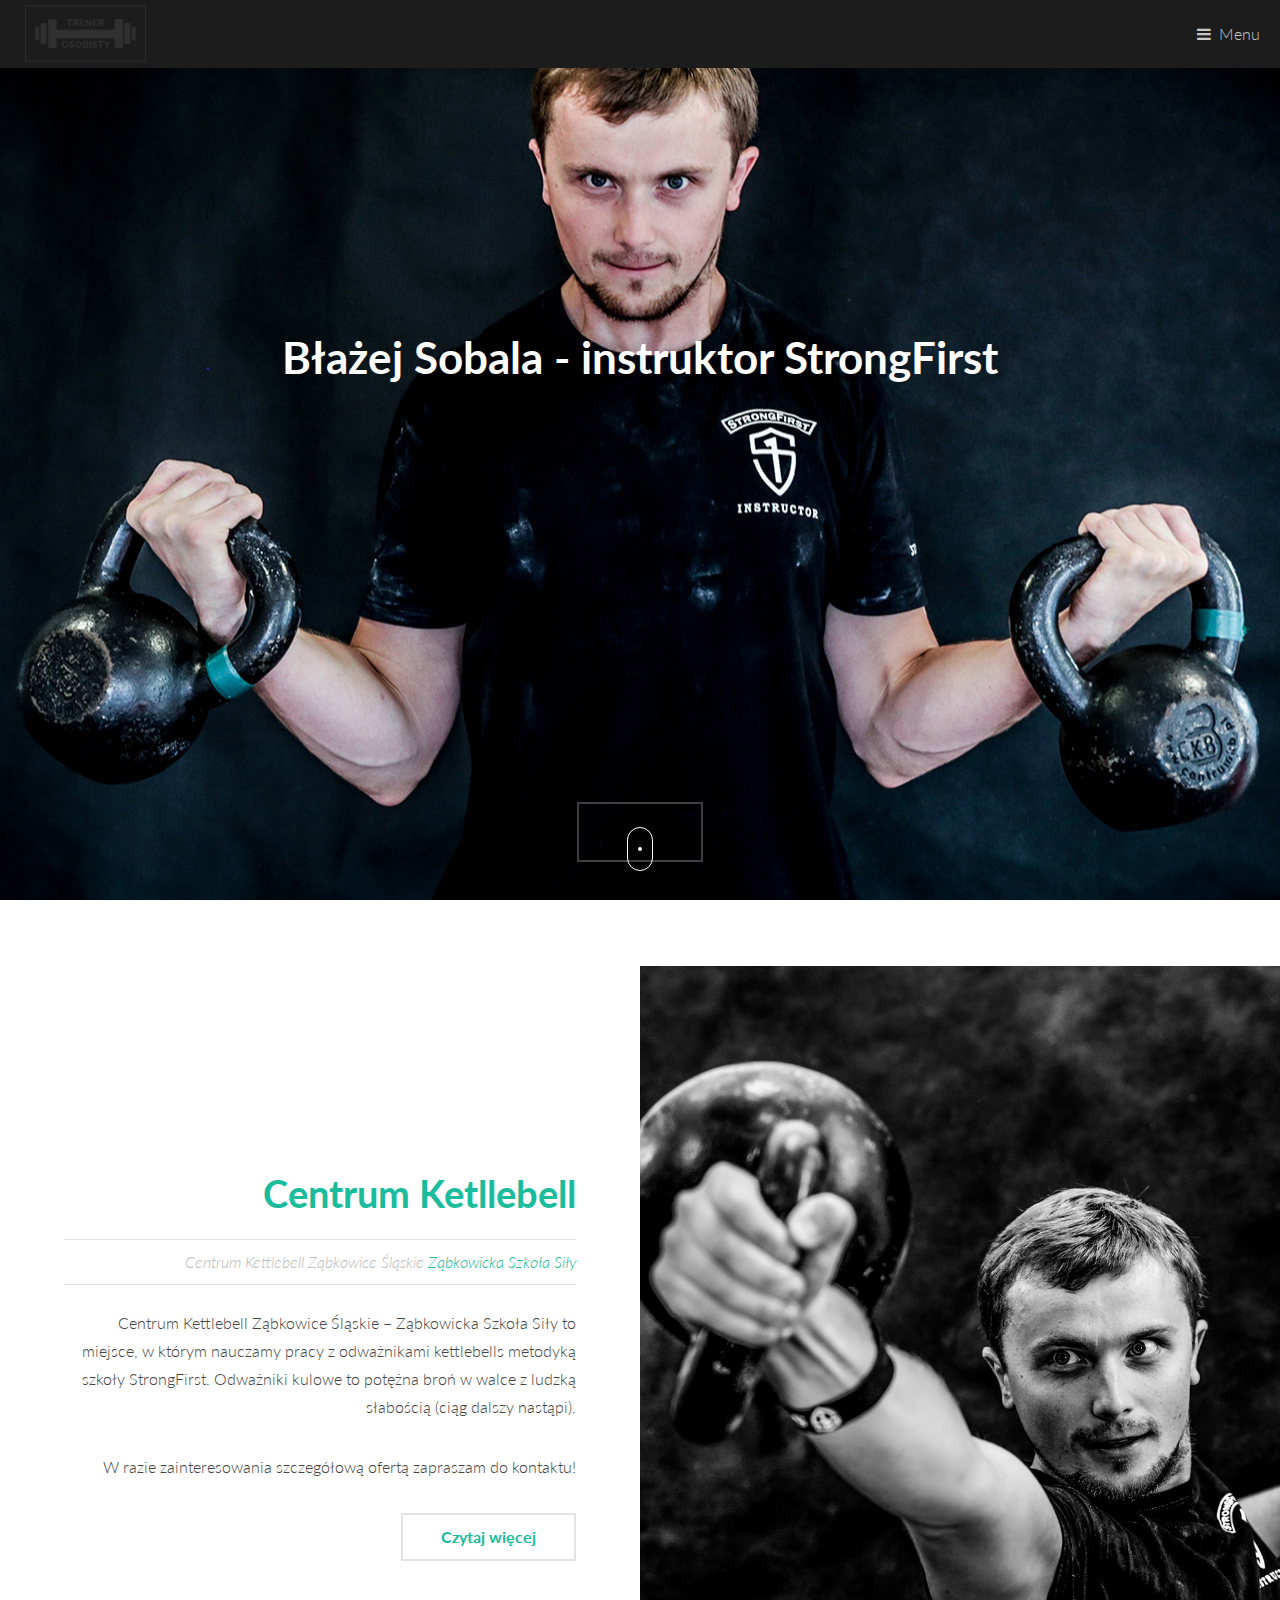
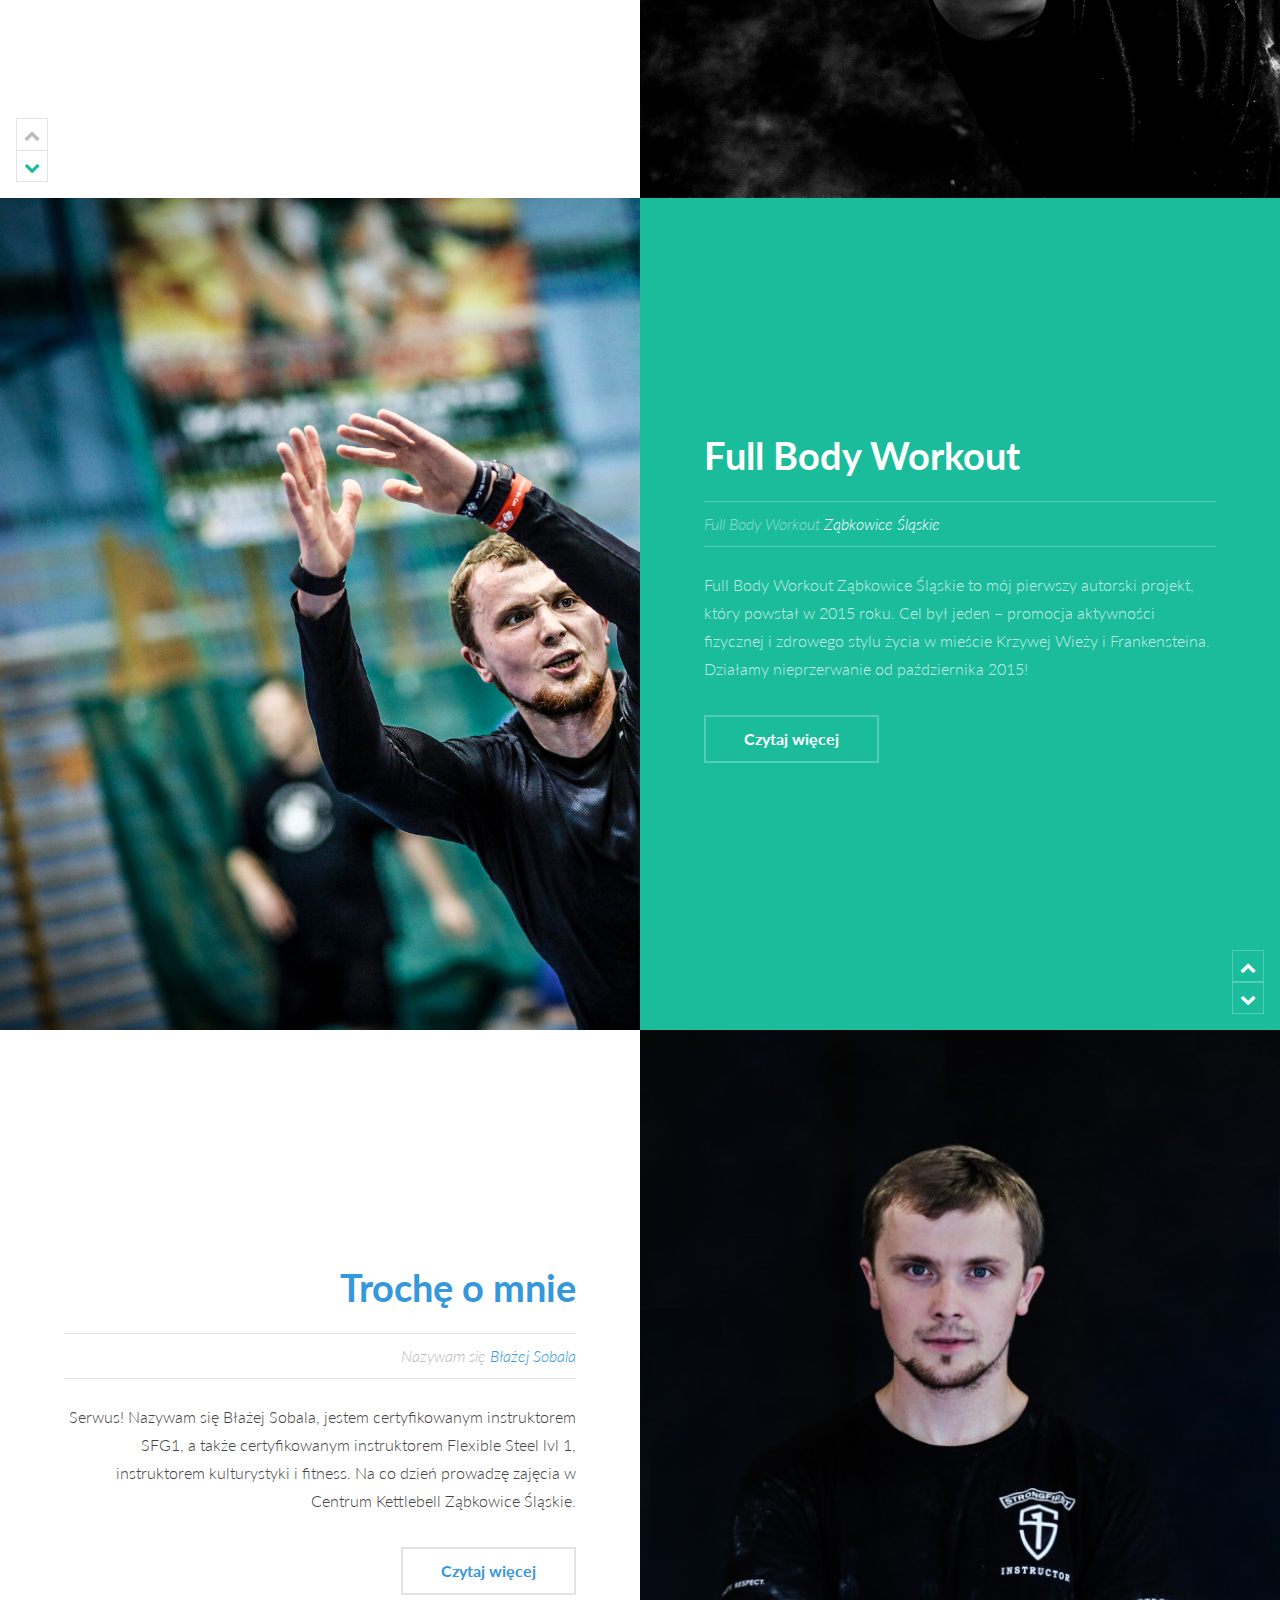
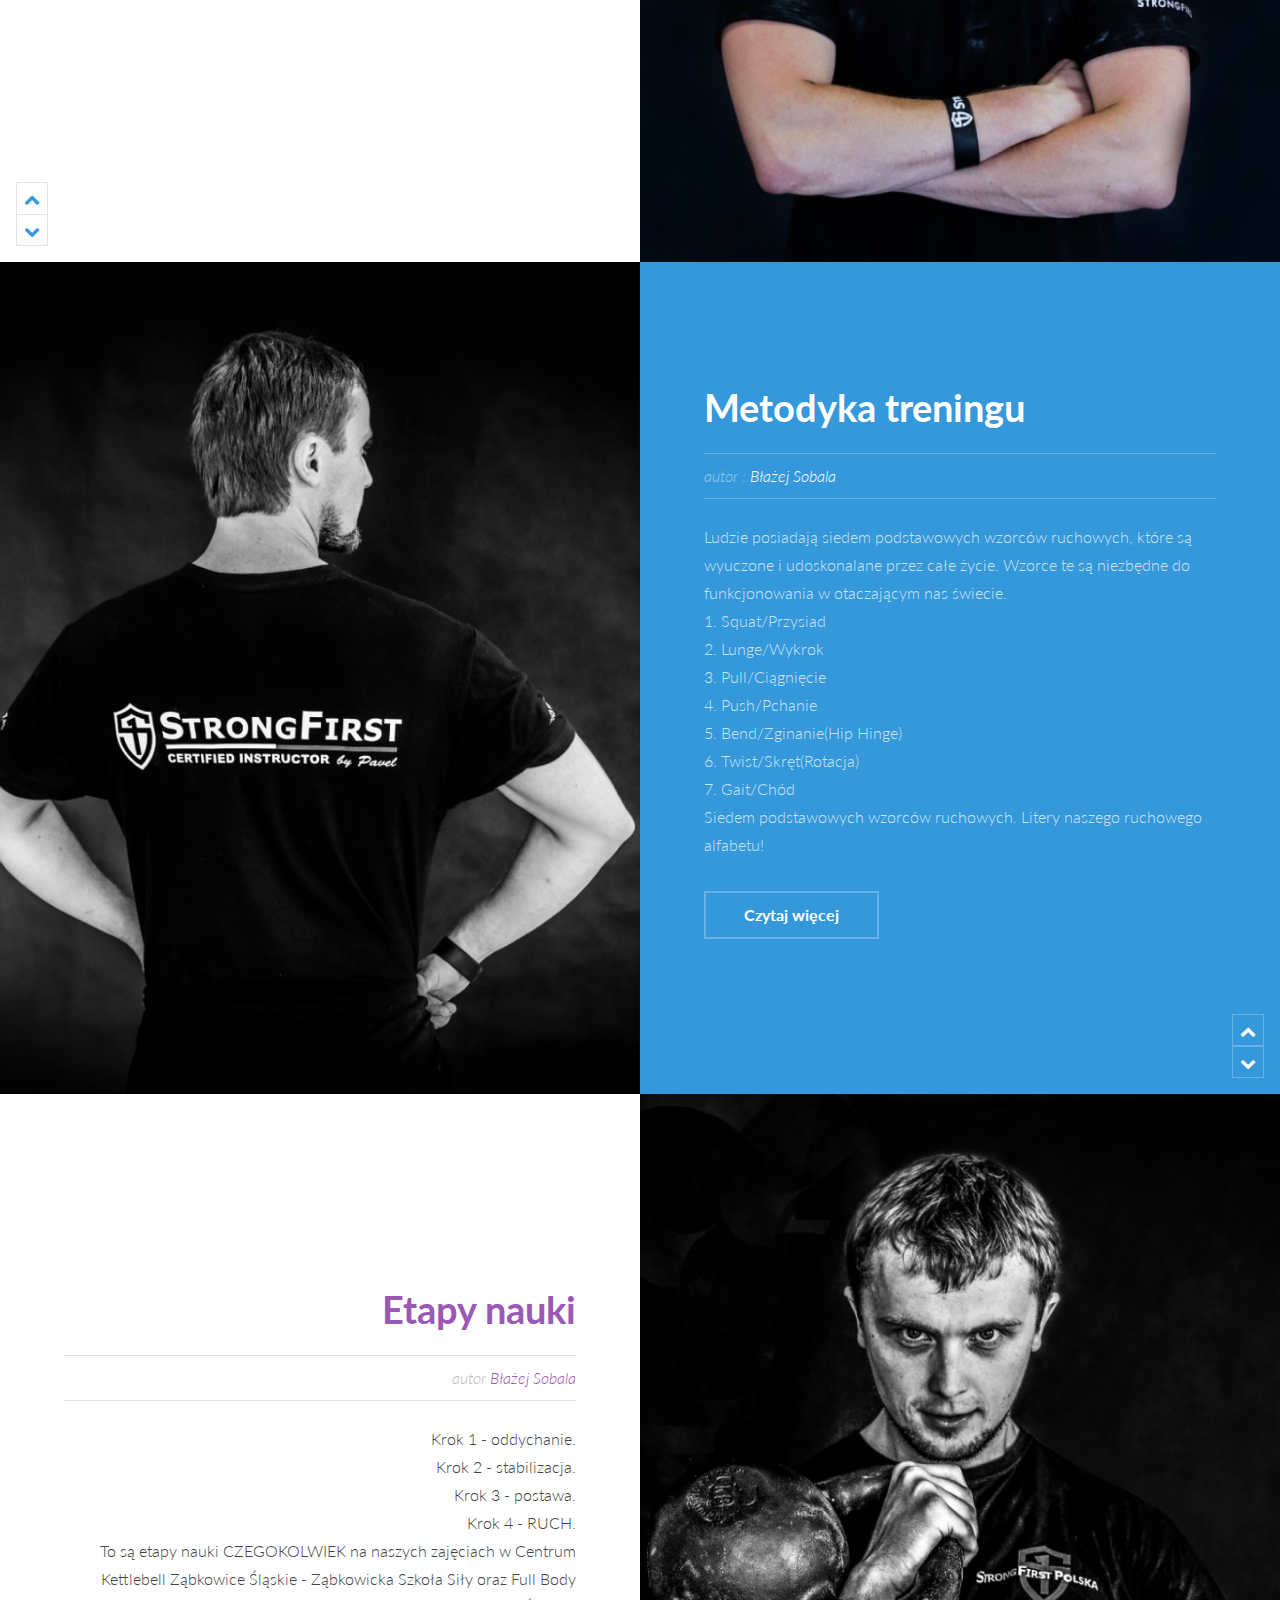
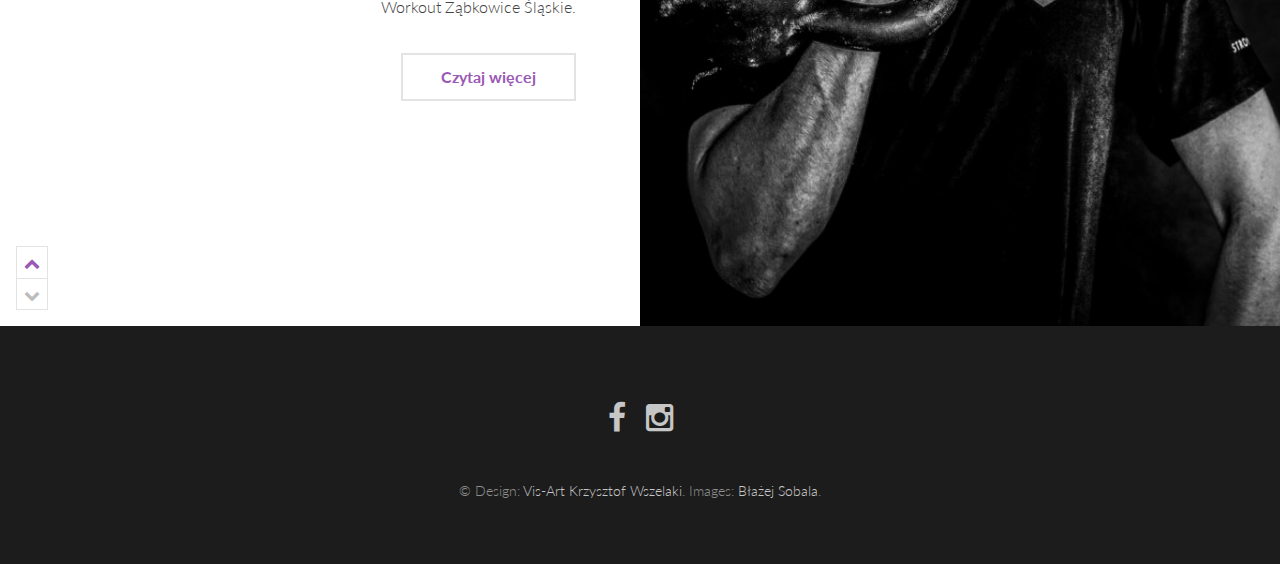
==== index.html @ d31c291d "F" ====
<!DOCTYPE HTML>
<!--
	 made by Vis-Art Krzysztof Wszelaki
-->
<html>
	<head>
    <title>Błażej Sobala - instruktor StrongFirst</title>
    <meta charset="utf-8" />
    <meta name="viewport" content="width=device-width, initial-scale=1" />
    <link rel="stylesheet" href="assets/css/main.css" />
</head>

<body>

    <!-- Header -->
    <header id="header">
      <!--  <a href="index.html" class="logo"><strong>logo</strong> logo logo</a> -->
        <img src="images/logo_nav.png" class="logo"> 
           <nav>
            <a href="#menu">Menu</a>
        </nav>
    </header>

    <!-- Nav -->
    <nav id="menu">
        <ul class="links">
            
            <li><a href="Full_body.html">Full_body</a></li>
            <li><a href="kettlebel.html">Kettlebel</a></li>
            <li><a href="omnie.html">O mnie</a></li>
            <li><a href="metodyka.html">Metodtka</a></li>
            <li><a href="etapy.html">Etapy</a></li>
        </ul>
    </nav>

    <!-- Banner -->
    <section id="banner" class="tlo">
        <div class="inner">
            <h1>Błażej Sobala - <br />
                instruktor StrongFirst </h1>
            <div class="scroll-down shake">
                <br>
                <a href="#one" data-index="2" class="active button alt scrolly big">
                    <div class="mouse shake"></div>
                </a>
            </div>
            <!--<ul class="actions">
						<li><a href="#one" class="button alt scrolly big">Zaczynamy</a></li>
					</ul>-->
        </div>
    </section>

    <!-- One -->
    <article id="one" class="post style1">
        <div class="image">
            <img src="images/tlo.jpg" alt="" data-position="30% center" />
        </div>
        <div class="content">
            <div class="inner">
                <header>
                    <h2> Centrum Ketllebell </h2>
                    <p class="info">Centrum Kettlebell Ząbkowice Śląskie <a href="#">Ząbkowicka Szkoła Siły</a></p>
                </header>
                <p>Centrum Kettlebell Ząbkowice Śląskie – Ząbkowicka Szkoła Siły to
                    miejsce, w którym nauczamy pracy z odważnikami kettlebells metodyką
                    szkoły StrongFirst.

                    Odważniki kulowe to potężna broń w walce z ludzką słabością (ciąg
                    dalszy nastąpi). </p>

                <p> W razie zainteresowania szczegółową ofertą zapraszam do kontaktu!</p>
                <ul class="actions">
                    <li><a href="kettlebel.html" class="button alt">Czytaj więcej</a></li>
                </ul>
            </div>
            <div class="postnav">
                <a href="#" class="prev disabled"><span class="icon fa-chevron-up"></span></a>
                <a href="#two" class="scrolly next"><span class="icon fa-chevron-down"></span></a>
            </div>
        </div>
    </article>

    <!-- Two -->
    <article id="two" class="post invert style1 alt">
        <div class="image">
            <img src="images/Full_body.jpg" alt="" data-position=" 10% center" />
        </div>
        <div class="content">
            <div class="inner">
                <header>
                    <h2> Full Body Workout </h2>
                    <p class="info">Full Body Workout <a href="#">Ząbkowice Śląskie</a></p>
                </header>
                <p> Full Body Workout Ząbkowice Śląskie to mój pierwszy autorski
                    projekt, który powstał w 2015 roku. Cel był jeden – promocja
                    aktywności fizycznej i zdrowego stylu życia w mieście Krzywej Wieży i
                    Frankensteina. Działamy nieprzerwanie od października 2015!
                </p>
                <ul class="actions">
                    <li><a href="Full_body.html" class="button alt">Czytaj więcej</a></li>
                </ul>
            </div>
            <div class="postnav">
                <a href="#one" class="scrolly prev"><span class="icon fa-chevron-up"></span></a>
                <a href="#three" class="scrolly next"><span class="icon fa-chevron-down"></span></a>
            </div>
        </div>
    </article>

    <!-- Three -->
    <article id="three" class="post style2">
        <div class="image">
            <img src="images/HEADER.JPG" alt="" data-position="  center" />
        </div>
        <div class="content">
            <div class="inner">
                <header>
                    <h2> Trochę o mnie </h2>
                    <p class="info">Nazywam się <a href="https://www.facebook.com/sfgblazej/">Błażej Sobala</a></p>
                </header>
                <p> Serwus!

                    Nazywam się Błażej Sobala, jestem certyfikowanym instruktorem SFG1, a
                    także certyfikowanym instruktorem Flexible Steel lvl 1, instruktorem
                    kulturystyki i fitness. Na co dzień prowadzę zajęcia w Centrum
                    Kettlebell Ząbkowice Śląskie.
                </p>
                <ul class="actions">
                    <li><a href="omnie.html" class="button alt">Czytaj więcej</a></li>
                </ul>
            </div>
            <div class="postnav">
                <a href="#two" class="scrolly prev"><span class="icon fa-chevron-up"></span></a>
                <a href="#four" class="scrolly next"><span class="icon fa-chevron-down"></span></a>
            </div>
        </div>
    </article>

    <!-- Four -->
    <article id="four" class="post invert style2 alt">
        <div class="image">
            <img src="images/metodyka.jpg" alt="" data-position="60% center" />
        </div>
        <div class="content">
            <div class="inner">
                <header>
                    <h2> Metodyka treningu </h2>
                    <p class="info">autor : <a href="https://www.facebook.com/sfgblazej/">Błażej Sobala</a></p>
                </header>
                <p> Ludzie posiadają siedem podstawowych wzorców ruchowych, które są
                        wyuczone i udoskonalane przez całe życie. Wzorce te są niezbędne do
                        funkcjonowania w otaczającym nas świecie.
                        <br>
                        1. Squat/Przysiad<br>
                        2. Lunge/Wykrok<br>
                        3. Pull/Ciągnięcie<br>
                        4. Push/Pchanie<br>
                        5. Bend/Zginanie(Hip Hinge)<br>
                        6. Twist/Skręt(Rotacja)<br>
                        7. Gait/Chód<br>
                        Siedem podstawowych wzorców ruchowych. Litery naszego ruchowego alfabetu!
                    </p>
                <ul class="actions">
                    <li><a href="metodyka.html" class="button alt">Czytaj więcej</a></li>
                </ul>
            </div>
            <div class="postnav">
                <a href="#three" class="scrolly prev"><span class="icon fa-chevron-up"></span></a>
                <a href="#five" class="scrolly next"><span class="icon fa-chevron-down"></span></a>
            </div>
        </div>
    </article>

    <!-- Five -->
    <article id="five" class="post style3">
        <div class="image">
            <img src="images/etapy.jpg" alt="" data-position="  center" />
        </div>
        <div class="content">
            <div class="inner">
                <header>
                    <h2> Etapy nauki </h2>
                    <p class="info">autor <a href="https://www.facebook.com/sfgblazej/">Błażej Sobala</a></p>
                </header>
               <p> Krok 1 - oddychanie.<br>
                        Krok 2 - stabilizacja.<br>
                        Krok 3 - postawa.<br>
                        Krok 4 - RUCH.<br>
                        To są etapy nauki CZEGOKOLWIEK na naszych zajęciach w Centrum Kettlebell
                        Ząbkowice Śląskie - Ząbkowicka Szkoła Siły oraz Full Body Workout
                        Ząbkowice Śląskie.</p>
                <ul class="actions">
                    <li><a href="etapy.html" class="button alt">Czytaj więcej</a></li>
                </ul>
            </div>
            <div class="postnav">
                <a href="#four" class="scrolly prev"><span class="icon fa-chevron-up"></span></a>
                <a href="#six" class="scrolly next disabled"><span class="icon fa-chevron-down"></span></a>
            </div>
        </div>
    </article>

    <!-- Six -->
    <!--<article id="six" class="post invert style3 alt">
        <div class="image">
            <img src="images/pic12.jpg" alt="" data-position="80% center" />
        </div>
        <div class="content">
            <div class="inner">
                <header>
                    <h2><a href="generic.html">Magna porta aliquam</a></h2>
                    <p class="info">3 days ago by <a href="#">Jane Doe</a></p>
                </header>
                <p>Nullam posuere erat vel placerat rutrum. Praesent ac consectetur dui, et congue quam. Donec aliquam lacinia condimentum. Integer porta massa sapien, commodo sodales diam suscipit vitae. Aliquam quis felis sed urna semper semper. Phasellus eu scelerisque mi. Vivamus aliquam nisl libero, sit amet scelerisque ligula laoreet vel.</p>
                <ul class="actions">
                    <li><a href="generic.html" class="button alt">Read More</a></li>
                </ul>
            </div>
            <div class="postnav">
                <a href="#five" class="scrolly prev"><span class="icon fa-chevron-up"></span></a>
                <a href="#" class="scrolly next disabled"><span class="icon fa-chevron-down"></span></a>
            </div>
        </div>
    </article>
-->
    <!-- Footer -->
    <footer id="footer">
        <ul class="icons">
             
            <li><a href="https://www.facebook.com/sfgblazej/" target="_blank" class="icon fa-facebook"><span class="label">Facebook</span></a></li>
            <li><a href="https://www.instagram.com/blazej_sobala/" target="_blank" class="icon fa-instagram"><span class="label">Instagram</span></a></li>
        </ul>
        <div class="copyright">
            &copy;   Design: <a href="#">Vis-Art Krzysztof Wszelaki</a>. Images: <a href="#">Błażej Sobala</a>.
        </div>
    </footer>

    <!-- Scripts -->
    <script src="assets/js/jquery.min.js"></script>
    <script src="assets/js/jquery.scrolly.min.js"></script>
    <script src="assets/js/skel.min.js"></script>
    <script src="assets/js/util.js"></script>
    <script src="assets/js/main.js"></script>

</body>
</html>
---- assets/css/main.css ----
@charset "UTF-8";
@import url(font-awesome.min.css);
@import url("https://fonts.googleapis.com/css?family=Lato:300,700,300italic,700italic");

/*
	Binary by TEMPLATED
	templated.co @templatedco
	Released for free under the Creative Commons Attribution 3.0 license (templated.co/license)
*/

/* Reset */

	html, body, div, span, applet, object, iframe, h1, h2, h3, h4, h5, h6, p, blockquote, pre, a, abbr, acronym, address, big, cite, code, del, dfn, em, img, ins, kbd, q, s, samp, small, strike, strong, sub, sup, tt, var, b, u, i, center, dl, dt, dd, ol, ul, li, fieldset, form, label, legend, table, caption, tbody, tfoot, thead, tr, th, td, article, aside, canvas, details, embed, figure, figcaption, footer, header, hgroup, menu, nav, output, ruby, section, summary, time, mark, audio, video {
		margin: 0;
		padding: 0;
		border: 0;
		font-size: 100%;
		font: inherit;
		vertical-align: baseline;
	}

	article, aside, details, figcaption, figure, footer, header, hgroup, menu, nav, section {
		display: block;
	}

	body {
		line-height: 1;
	}

	ol, ul {
		list-style: none;
	}

	blockquote, q {
		quotes: none;
	}

	blockquote:before, blockquote:after, q:before, q:after {
		content: '';
		content: none;
	}

	table {
		border-collapse: collapse;
		border-spacing: 0;
	}

	body {
		-webkit-text-size-adjust: none;
	}

/* Box Model */

	*, *:before, *:after {
		-moz-box-sizing: border-box;
		-webkit-box-sizing: border-box;
		box-sizing: border-box;
	}

/* Containers */

	.container {
		margin-left: auto;
		margin-right: auto;
	}

	.container.\31 25\25 {
		width: 100%;
		max-width: 100em;
		min-width: 80em;
	}

	.container.\37 5\25 {
		width: 60em;
	}

	.container.\35 0\25 {
		width: 40em;
	}

	.container.\32 5\25 {
		width: 20em;
	}

	.container {
		width: 80em;
	}

	@media screen and (max-width: 1680px) {

		.container.\31 25\25 {
			width: 100%;
			max-width: 100em;
			min-width: 80em;
		}

		.container.\37 5\25 {
			width: 60em;
		}

		.container.\35 0\25 {
			width: 40em;
		}

		.container.\32 5\25 {
			width: 20em;
		}

		.container {
			width: 80em;
		}

	}

	@media screen and (max-width: 1280px) {

		.container.\31 25\25 {
			width: 100%;
			max-width: 81.25em;
			min-width: 65em;
		}

		.container.\37 5\25 {
			width: 48.75em;
		}

		.container.\35 0\25 {
			width: 32.5em;
		}

		.container.\32 5\25 {
			width: 16.25em;
		}

		.container {
			width: 65em;
		}

	}

	@media screen and (max-width: 980px) {

		.container.\31 25\25 {
			width: 100%;
			max-width: 112.5%;
			min-width: 90%;
		}

		.container.\37 5\25 {
			width: 67.5%;
		}

		.container.\35 0\25 {
			width: 45%;
		}

		.container.\32 5\25 {
			width: 22.5%;
		}

		.container {
			width: 90%;
		}

	}

	@media screen and (max-width: 736px) {

		.container.\31 25\25 {
			width: 100%;
			max-width: 112.5%;
			min-width: 90%;
		}

		.container.\37 5\25 {
			width: 67.5%;
		}

		.container.\35 0\25 {
			width: 45%;
		}

		.container.\32 5\25 {
			width: 22.5%;
		}

		.container {
			width: 90% !important;
		}

	}

	@media screen and (max-width: 480px) {

		.container.\31 25\25 {
			width: 100%;
			max-width: 112.5%;
			min-width: 90%;
		}

		.container.\37 5\25 {
			width: 67.5%;
		}

		.container.\35 0\25 {
			width: 45%;
		}

		.container.\32 5\25 {
			width: 22.5%;
		}

		.container {
			width: 90% !important;
		}

	}

/* Grid */

	.row {
		border-bottom: solid 1px transparent;
		-moz-box-sizing: border-box;
		-webkit-box-sizing: border-box;
		box-sizing: border-box;
	}

	.row > * {
		float: left;
		-moz-box-sizing: border-box;
		-webkit-box-sizing: border-box;
		box-sizing: border-box;
	}

	.row:after, .row:before {
		content: '';
		display: block;
		clear: both;
		height: 0;
	}

	.row.uniform > * > :first-child {
		margin-top: 0;
	}

	.row.uniform > * > :last-child {
		margin-bottom: 0;
	}

	.row.\30 \25 > * {
		padding: 0 0 0 0em;
	}

	.row.\30 \25 {
		margin: 0 0 -1px 0em;
	}

	.row.uniform.\30 \25 > * {
		padding: 0em 0 0 0em;
	}

	.row.uniform.\30 \25 {
		margin: 0em 0 -1px 0em;
	}

	.row > * {
		padding: 0 0 0 2em;
	}

	.row {
		margin: 0 0 -1px -2em;
	}

	.row.uniform > * {
		padding: 2em 0 0 2em;
	}

	.row.uniform {
		margin: -2em 0 -1px -2em;
	}

	.row.\32 00\25 > * {
		padding: 0 0 0 4em;
	}

	.row.\32 00\25 {
		margin: 0 0 -1px -4em;
	}

	.row.uniform.\32 00\25 > * {
		padding: 4em 0 0 4em;
	}

	.row.uniform.\32 00\25 {
		margin: -4em 0 -1px -4em;
	}

	.row.\31 50\25 > * {
		padding: 0 0 0 3em;
	}

	.row.\31 50\25 {
		margin: 0 0 -1px -3em;
	}

	.row.uniform.\31 50\25 > * {
		padding: 3em 0 0 3em;
	}

	.row.uniform.\31 50\25 {
		margin: -3em 0 -1px -3em;
	}

	.row.\35 0\25 > * {
		padding: 0 0 0 1em;
	}

	.row.\35 0\25 {
		margin: 0 0 -1px -1em;
	}

	.row.uniform.\35 0\25 > * {
		padding: 1em 0 0 1em;
	}

	.row.uniform.\35 0\25 {
		margin: -1em 0 -1px -1em;
	}

	.row.\32 5\25 > * {
		padding: 0 0 0 0.5em;
	}

	.row.\32 5\25 {
		margin: 0 0 -1px -0.5em;
	}

	.row.uniform.\32 5\25 > * {
		padding: 0.5em 0 0 0.5em;
	}

	.row.uniform.\32 5\25 {
		margin: -0.5em 0 -1px -0.5em;
	}

	.\31 2u, .\31 2u\24 {
		width: 100%;
		clear: none;
		margin-left: 0;
	}

	.\31 1u, .\31 1u\24 {
		width: 91.6666666667%;
		clear: none;
		margin-left: 0;
	}

	.\31 0u, .\31 0u\24 {
		width: 83.3333333333%;
		clear: none;
		margin-left: 0;
	}

	.\39 u, .\39 u\24 {
		width: 75%;
		clear: none;
		margin-left: 0;
	}

	.\38 u, .\38 u\24 {
		width: 66.6666666667%;
		clear: none;
		margin-left: 0;
	}

	.\37 u, .\37 u\24 {
		width: 58.3333333333%;
		clear: none;
		margin-left: 0;
	}

	.\36 u, .\36 u\24 {
		width: 50%;
		clear: none;
		margin-left: 0;
	}

	.\35 u, .\35 u\24 {
		width: 41.6666666667%;
		clear: none;
		margin-left: 0;
	}

	.\34 u, .\34 u\24 {
		width: 33.3333333333%;
		clear: none;
		margin-left: 0;
	}

	.\33 u, .\33 u\24 {
		width: 25%;
		clear: none;
		margin-left: 0;
	}

	.\32 u, .\32 u\24 {
		width: 16.6666666667%;
		clear: none;
		margin-left: 0;
	}

	.\31 u, .\31 u\24 {
		width: 8.3333333333%;
		clear: none;
		margin-left: 0;
	}

	.\31 2u\24 + *,
	.\31 1u\24 + *,
	.\31 0u\24 + *,
	.\39 u\24 + *,
	.\38 u\24 + *,
	.\37 u\24 + *,
	.\36 u\24 + *,
	.\35 u\24 + *,
	.\34 u\24 + *,
	.\33 u\24 + *,
	.\32 u\24 + *,
	.\31 u\24 + * {
		clear: left;
	}

	.\-11u {
		margin-left: 91.66667%;
	}

	.\-10u {
		margin-left: 83.33333%;
	}

	.\-9u {
		margin-left: 75%;
	}

	.\-8u {
		margin-left: 66.66667%;
	}

	.\-7u {
		margin-left: 58.33333%;
	}

	.\-6u {
		margin-left: 50%;
	}

	.\-5u {
		margin-left: 41.66667%;
	}

	.\-4u {
		margin-left: 33.33333%;
	}

	.\-3u {
		margin-left: 25%;
	}

	.\-2u {
		margin-left: 16.66667%;
	}

	.\-1u {
		margin-left: 8.33333%;
	}

	@media screen and (max-width: 1680px) {

		.row > * {
			padding: 0 0 0 2em;
		}

		.row {
			margin: 0 0 -1px -2em;
		}

		.row.uniform > * {
			padding: 2em 0 0 2em;
		}

		.row.uniform {
			margin: -2em 0 -1px -2em;
		}

		.row.\32 00\25 > * {
			padding: 0 0 0 4em;
		}

		.row.\32 00\25 {
			margin: 0 0 -1px -4em;
		}

		.row.uniform.\32 00\25 > * {
			padding: 4em 0 0 4em;
		}

		.row.uniform.\32 00\25 {
			margin: -4em 0 -1px -4em;
		}

		.row.\31 50\25 > * {
			padding: 0 0 0 3em;
		}

		.row.\31 50\25 {
			margin: 0 0 -1px -3em;
		}

		.row.uniform.\31 50\25 > * {
			padding: 3em 0 0 3em;
		}

		.row.uniform.\31 50\25 {
			margin: -3em 0 -1px -3em;
		}

		.row.\35 0\25 > * {
			padding: 0 0 0 1em;
		}

		.row.\35 0\25 {
			margin: 0 0 -1px -1em;
		}

		.row.uniform.\35 0\25 > * {
			padding: 1em 0 0 1em;
		}

		.row.uniform.\35 0\25 {
			margin: -1em 0 -1px -1em;
		}

		.row.\32 5\25 > * {
			padding: 0 0 0 0.5em;
		}

		.row.\32 5\25 {
			margin: 0 0 -1px -0.5em;
		}

		.row.uniform.\32 5\25 > * {
			padding: 0.5em 0 0 0.5em;
		}

		.row.uniform.\32 5\25 {
			margin: -0.5em 0 -1px -0.5em;
		}

		.\31 2u\28xlarge\29, .\31 2u\24\28xlarge\29 {
			width: 100%;
			clear: none;
			margin-left: 0;
		}

		.\31 1u\28xlarge\29, .\31 1u\24\28xlarge\29 {
			width: 91.6666666667%;
			clear: none;
			margin-left: 0;
		}

		.\31 0u\28xlarge\29, .\31 0u\24\28xlarge\29 {
			width: 83.3333333333%;
			clear: none;
			margin-left: 0;
		}

		.\39 u\28xlarge\29, .\39 u\24\28xlarge\29 {
			width: 75%;
			clear: none;
			margin-left: 0;
		}

		.\38 u\28xlarge\29, .\38 u\24\28xlarge\29 {
			width: 66.6666666667%;
			clear: none;
			margin-left: 0;
		}

		.\37 u\28xlarge\29, .\37 u\24\28xlarge\29 {
			width: 58.3333333333%;
			clear: none;
			margin-left: 0;
		}

		.\36 u\28xlarge\29, .\36 u\24\28xlarge\29 {
			width: 50%;
			clear: none;
			margin-left: 0;
		}

		.\35 u\28xlarge\29, .\35 u\24\28xlarge\29 {
			width: 41.6666666667%;
			clear: none;
			margin-left: 0;
		}

		.\34 u\28xlarge\29, .\34 u\24\28xlarge\29 {
			width: 33.3333333333%;
			clear: none;
			margin-left: 0;
		}

		.\33 u\28xlarge\29, .\33 u\24\28xlarge\29 {
			width: 25%;
			clear: none;
			margin-left: 0;
		}

		.\32 u\28xlarge\29, .\32 u\24\28xlarge\29 {
			width: 16.6666666667%;
			clear: none;
			margin-left: 0;
		}

		.\31 u\28xlarge\29, .\31 u\24\28xlarge\29 {
			width: 8.3333333333%;
			clear: none;
			margin-left: 0;
		}

		.\31 2u\24\28xlarge\29 + *,
		.\31 1u\24\28xlarge\29 + *,
		.\31 0u\24\28xlarge\29 + *,
		.\39 u\24\28xlarge\29 + *,
		.\38 u\24\28xlarge\29 + *,
		.\37 u\24\28xlarge\29 + *,
		.\36 u\24\28xlarge\29 + *,
		.\35 u\24\28xlarge\29 + *,
		.\34 u\24\28xlarge\29 + *,
		.\33 u\24\28xlarge\29 + *,
		.\32 u\24\28xlarge\29 + *,
		.\31 u\24\28xlarge\29 + * {
			clear: left;
		}

		.\-11u\28xlarge\29 {
			margin-left: 91.66667%;
		}

		.\-10u\28xlarge\29 {
			margin-left: 83.33333%;
		}

		.\-9u\28xlarge\29 {
			margin-left: 75%;
		}

		.\-8u\28xlarge\29 {
			margin-left: 66.66667%;
		}

		.\-7u\28xlarge\29 {
			margin-left: 58.33333%;
		}

		.\-6u\28xlarge\29 {
			margin-left: 50%;
		}

		.\-5u\28xlarge\29 {
			margin-left: 41.66667%;
		}

		.\-4u\28xlarge\29 {
			margin-left: 33.33333%;
		}

		.\-3u\28xlarge\29 {
			margin-left: 25%;
		}

		.\-2u\28xlarge\29 {
			margin-left: 16.66667%;
		}

		.\-1u\28xlarge\29 {
			margin-left: 8.33333%;
		}

	}

	@media screen and (max-width: 1280px) {

		.row > * {
			padding: 0 0 0 1.5em;
		}

		.row {
			margin: 0 0 -1px -1.5em;
		}

		.row.uniform > * {
			padding: 1.5em 0 0 1.5em;
		}

		.row.uniform {
			margin: -1.5em 0 -1px -1.5em;
		}

		.row.\32 00\25 > * {
			padding: 0 0 0 3em;
		}

		.row.\32 00\25 {
			margin: 0 0 -1px -3em;
		}

		.row.uniform.\32 00\25 > * {
			padding: 3em 0 0 3em;
		}

		.row.uniform.\32 00\25 {
			margin: -3em 0 -1px -3em;
		}

		.row.\31 50\25 > * {
			padding: 0 0 0 2.25em;
		}

		.row.\31 50\25 {
			margin: 0 0 -1px -2.25em;
		}

		.row.uniform.\31 50\25 > * {
			padding: 2.25em 0 0 2.25em;
		}

		.row.uniform.\31 50\25 {
			margin: -2.25em 0 -1px -2.25em;
		}

		.row.\35 0\25 > * {
			padding: 0 0 0 0.75em;
		}

		.row.\35 0\25 {
			margin: 0 0 -1px -0.75em;
		}

		.row.uniform.\35 0\25 > * {
			padding: 0.75em 0 0 0.75em;
		}

		.row.uniform.\35 0\25 {
			margin: -0.75em 0 -1px -0.75em;
		}

		.row.\32 5\25 > * {
			padding: 0 0 0 0.375em;
		}

		.row.\32 5\25 {
			margin: 0 0 -1px -0.375em;
		}

		.row.uniform.\32 5\25 > * {
			padding: 0.375em 0 0 0.375em;
		}

		.row.uniform.\32 5\25 {
			margin: -0.375em 0 -1px -0.375em;
		}

		.\31 2u\28large\29, .\31 2u\24\28large\29 {
			width: 100%;
			clear: none;
			margin-left: 0;
		}

		.\31 1u\28large\29, .\31 1u\24\28large\29 {
			width: 91.6666666667%;
			clear: none;
			margin-left: 0;
		}

		.\31 0u\28large\29, .\31 0u\24\28large\29 {
			width: 83.3333333333%;
			clear: none;
			margin-left: 0;
		}

		.\39 u\28large\29, .\39 u\24\28large\29 {
			width: 75%;
			clear: none;
			margin-left: 0;
		}

		.\38 u\28large\29, .\38 u\24\28large\29 {
			width: 66.6666666667%;
			clear: none;
			margin-left: 0;
		}

		.\37 u\28large\29, .\37 u\24\28large\29 {
			width: 58.3333333333%;
			clear: none;
			margin-left: 0;
		}

		.\36 u\28large\29, .\36 u\24\28large\29 {
			width: 50%;
			clear: none;
			margin-left: 0;
		}

		.\35 u\28large\29, .\35 u\24\28large\29 {
			width: 41.6666666667%;
			clear: none;
			margin-left: 0;
		}

		.\34 u\28large\29, .\34 u\24\28large\29 {
			width: 33.3333333333%;
			clear: none;
			margin-left: 0;
		}

		.\33 u\28large\29, .\33 u\24\28large\29 {
			width: 25%;
			clear: none;
			margin-left: 0;
		}

		.\32 u\28large\29, .\32 u\24\28large\29 {
			width: 16.6666666667%;
			clear: none;
			margin-left: 0;
		}

		.\31 u\28large\29, .\31 u\24\28large\29 {
			width: 8.3333333333%;
			clear: none;
			margin-left: 0;
		}

		.\31 2u\24\28large\29 + *,
		.\31 1u\24\28large\29 + *,
		.\31 0u\24\28large\29 + *,
		.\39 u\24\28large\29 + *,
		.\38 u\24\28large\29 + *,
		.\37 u\24\28large\29 + *,
		.\36 u\24\28large\29 + *,
		.\35 u\24\28large\29 + *,
		.\34 u\24\28large\29 + *,
		.\33 u\24\28large\29 + *,
		.\32 u\24\28large\29 + *,
		.\31 u\24\28large\29 + * {
			clear: left;
		}

		.\-11u\28large\29 {
			margin-left: 91.66667%;
		}

		.\-10u\28large\29 {
			margin-left: 83.33333%;
		}

		.\-9u\28large\29 {
			margin-left: 75%;
		}

		.\-8u\28large\29 {
			margin-left: 66.66667%;
		}

		.\-7u\28large\29 {
			margin-left: 58.33333%;
		}

		.\-6u\28large\29 {
			margin-left: 50%;
		}

		.\-5u\28large\29 {
			margin-left: 41.66667%;
		}

		.\-4u\28large\29 {
			margin-left: 33.33333%;
		}

		.\-3u\28large\29 {
			margin-left: 25%;
		}

		.\-2u\28large\29 {
			margin-left: 16.66667%;
		}

		.\-1u\28large\29 {
			margin-left: 8.33333%;
		}

	}

	@media screen and (max-width: 980px) {

		.row > * {
			padding: 0 0 0 1.5em;
		}

		.row {
			margin: 0 0 -1px -1.5em;
		}

		.row.uniform > * {
			padding: 1.5em 0 0 1.5em;
		}

		.row.uniform {
			margin: -1.5em 0 -1px -1.5em;
		}

		.row.\32 00\25 > * {
			padding: 0 0 0 3em;
		}

		.row.\32 00\25 {
			margin: 0 0 -1px -3em;
		}

		.row.uniform.\32 00\25 > * {
			padding: 3em 0 0 3em;
		}

		.row.uniform.\32 00\25 {
			margin: -3em 0 -1px -3em;
		}

		.row.\31 50\25 > * {
			padding: 0 0 0 2.25em;
		}

		.row.\31 50\25 {
			margin: 0 0 -1px -2.25em;
		}

		.row.uniform.\31 50\25 > * {
			padding: 2.25em 0 0 2.25em;
		}

		.row.uniform.\31 50\25 {
			margin: -2.25em 0 -1px -2.25em;
		}

		.row.\35 0\25 > * {
			padding: 0 0 0 0.75em;
		}

		.row.\35 0\25 {
			margin: 0 0 -1px -0.75em;
		}

		.row.uniform.\35 0\25 > * {
			padding: 0.75em 0 0 0.75em;
		}

		.row.uniform.\35 0\25 {
			margin: -0.75em 0 -1px -0.75em;
		}

		.row.\32 5\25 > * {
			padding: 0 0 0 0.375em;
		}

		.row.\32 5\25 {
			margin: 0 0 -1px -0.375em;
		}

		.row.uniform.\32 5\25 > * {
			padding: 0.375em 0 0 0.375em;
		}

		.row.uniform.\32 5\25 {
			margin: -0.375em 0 -1px -0.375em;
		}

		.\31 2u\28medium\29, .\31 2u\24\28medium\29 {
			width: 100%;
			clear: none;
			margin-left: 0;
		}

		.\31 1u\28medium\29, .\31 1u\24\28medium\29 {
			width: 91.6666666667%;
			clear: none;
			margin-left: 0;
		}

		.\31 0u\28medium\29, .\31 0u\24\28medium\29 {
			width: 83.3333333333%;
			clear: none;
			margin-left: 0;
		}

		.\39 u\28medium\29, .\39 u\24\28medium\29 {
			width: 75%;
			clear: none;
			margin-left: 0;
		}

		.\38 u\28medium\29, .\38 u\24\28medium\29 {
			width: 66.6666666667%;
			clear: none;
			margin-left: 0;
		}

		.\37 u\28medium\29, .\37 u\24\28medium\29 {
			width: 58.3333333333%;
			clear: none;
			margin-left: 0;
		}

		.\36 u\28medium\29, .\36 u\24\28medium\29 {
			width: 50%;
			clear: none;
			margin-left: 0;
		}

		.\35 u\28medium\29, .\35 u\24\28medium\29 {
			width: 41.6666666667%;
			clear: none;
			margin-left: 0;
		}

		.\34 u\28medium\29, .\34 u\24\28medium\29 {
			width: 33.3333333333%;
			clear: none;
			margin-left: 0;
		}

		.\33 u\28medium\29, .\33 u\24\28medium\29 {
			width: 25%;
			clear: none;
			margin-left: 0;
		}

		.\32 u\28medium\29, .\32 u\24\28medium\29 {
			width: 16.6666666667%;
			clear: none;
			margin-left: 0;
		}

		.\31 u\28medium\29, .\31 u\24\28medium\29 {
			width: 8.3333333333%;
			clear: none;
			margin-left: 0;
		}

		.\31 2u\24\28medium\29 + *,
		.\31 1u\24\28medium\29 + *,
		.\31 0u\24\28medium\29 + *,
		.\39 u\24\28medium\29 + *,
		.\38 u\24\28medium\29 + *,
		.\37 u\24\28medium\29 + *,
		.\36 u\24\28medium\29 + *,
		.\35 u\24\28medium\29 + *,
		.\34 u\24\28medium\29 + *,
		.\33 u\24\28medium\29 + *,
		.\32 u\24\28medium\29 + *,
		.\31 u\24\28medium\29 + * {
			clear: left;
		}

		.\-11u\28medium\29 {
			margin-left: 91.66667%;
		}

		.\-10u\28medium\29 {
			margin-left: 83.33333%;
		}

		.\-9u\28medium\29 {
			margin-left: 75%;
		}

		.\-8u\28medium\29 {
			margin-left: 66.66667%;
		}

		.\-7u\28medium\29 {
			margin-left: 58.33333%;
		}

		.\-6u\28medium\29 {
			margin-left: 50%;
		}

		.\-5u\28medium\29 {
			margin-left: 41.66667%;
		}

		.\-4u\28medium\29 {
			margin-left: 33.33333%;
		}

		.\-3u\28medium\29 {
			margin-left: 25%;
		}

		.\-2u\28medium\29 {
			margin-left: 16.66667%;
		}

		.\-1u\28medium\29 {
			margin-left: 8.33333%;
		}

	}

	@media screen and (max-width: 736px) {

		.row > * {
			padding: 0 0 0 1.25em;
		}

		.row {
			margin: 0 0 -1px -1.25em;
		}

		.row.uniform > * {
			padding: 1.25em 0 0 1.25em;
		}

		.row.uniform {
			margin: -1.25em 0 -1px -1.25em;
		}

		.row.\32 00\25 > * {
			padding: 0 0 0 2.5em;
		}

		.row.\32 00\25 {
			margin: 0 0 -1px -2.5em;
		}

		.row.uniform.\32 00\25 > * {
			padding: 2.5em 0 0 2.5em;
		}

		.row.uniform.\32 00\25 {
			margin: -2.5em 0 -1px -2.5em;
		}

		.row.\31 50\25 > * {
			padding: 0 0 0 1.875em;
		}

		.row.\31 50\25 {
			margin: 0 0 -1px -1.875em;
		}

		.row.uniform.\31 50\25 > * {
			padding: 1.875em 0 0 1.875em;
		}

		.row.uniform.\31 50\25 {
			margin: -1.875em 0 -1px -1.875em;
		}

		.row.\35 0\25 > * {
			padding: 0 0 0 0.625em;
		}

		.row.\35 0\25 {
			margin: 0 0 -1px -0.625em;
		}

		.row.uniform.\35 0\25 > * {
			padding: 0.625em 0 0 0.625em;
		}

		.row.uniform.\35 0\25 {
			margin: -0.625em 0 -1px -0.625em;
		}

		.row.\32 5\25 > * {
			padding: 0 0 0 0.3125em;
		}

		.row.\32 5\25 {
			margin: 0 0 -1px -0.3125em;
		}

		.row.uniform.\32 5\25 > * {
			padding: 0.3125em 0 0 0.3125em;
		}

		.row.uniform.\32 5\25 {
			margin: -0.3125em 0 -1px -0.3125em;
		}

		.\31 2u\28small\29, .\31 2u\24\28small\29 {
			width: 100%;
			clear: none;
			margin-left: 0;
		}

		.\31 1u\28small\29, .\31 1u\24\28small\29 {
			width: 91.6666666667%;
			clear: none;
			margin-left: 0;
		}

		.\31 0u\28small\29, .\31 0u\24\28small\29 {
			width: 83.3333333333%;
			clear: none;
			margin-left: 0;
		}

		.\39 u\28small\29, .\39 u\24\28small\29 {
			width: 75%;
			clear: none;
			margin-left: 0;
		}

		.\38 u\28small\29, .\38 u\24\28small\29 {
			width: 66.6666666667%;
			clear: none;
			margin-left: 0;
		}

		.\37 u\28small\29, .\37 u\24\28small\29 {
			width: 58.3333333333%;
			clear: none;
			margin-left: 0;
		}

		.\36 u\28small\29, .\36 u\24\28small\29 {
			width: 50%;
			clear: none;
			margin-left: 0;
		}

		.\35 u\28small\29, .\35 u\24\28small\29 {
			width: 41.6666666667%;
			clear: none;
			margin-left: 0;
		}

		.\34 u\28small\29, .\34 u\24\28small\29 {
			width: 33.3333333333%;
			clear: none;
			margin-left: 0;
		}

		.\33 u\28small\29, .\33 u\24\28small\29 {
			width: 25%;
			clear: none;
			margin-left: 0;
		}

		.\32 u\28small\29, .\32 u\24\28small\29 {
			width: 16.6666666667%;
			clear: none;
			margin-left: 0;
		}

		.\31 u\28small\29, .\31 u\24\28small\29 {
			width: 8.3333333333%;
			clear: none;
			margin-left: 0;
		}

		.\31 2u\24\28small\29 + *,
		.\31 1u\24\28small\29 + *,
		.\31 0u\24\28small\29 + *,
		.\39 u\24\28small\29 + *,
		.\38 u\24\28small\29 + *,
		.\37 u\24\28small\29 + *,
		.\36 u\24\28small\29 + *,
		.\35 u\24\28small\29 + *,
		.\34 u\24\28small\29 + *,
		.\33 u\24\28small\29 + *,
		.\32 u\24\28small\29 + *,
		.\31 u\24\28small\29 + * {
			clear: left;
		}

		.\-11u\28small\29 {
			margin-left: 91.66667%;
		}

		.\-10u\28small\29 {
			margin-left: 83.33333%;
		}

		.\-9u\28small\29 {
			margin-left: 75%;
		}

		.\-8u\28small\29 {
			margin-left: 66.66667%;
		}

		.\-7u\28small\29 {
			margin-left: 58.33333%;
		}

		.\-6u\28small\29 {
			margin-left: 50%;
		}

		.\-5u\28small\29 {
			margin-left: 41.66667%;
		}

		.\-4u\28small\29 {
			margin-left: 33.33333%;
		}

		.\-3u\28small\29 {
			margin-left: 25%;
		}

		.\-2u\28small\29 {
			margin-left: 16.66667%;
		}

		.\-1u\28small\29 {
			margin-left: 8.33333%;
		}

	}

	@media screen and (max-width: 480px) {

		.row > * {
			padding: 0 0 0 1.25em;
		}

		.row {
			margin: 0 0 -1px -1.25em;
		}

		.row.uniform > * {
			padding: 1.25em 0 0 1.25em;
		}

		.row.uniform {
			margin: -1.25em 0 -1px -1.25em;
		}

		.row.\32 00\25 > * {
			padding: 0 0 0 2.5em;
		}

		.row.\32 00\25 {
			margin: 0 0 -1px -2.5em;
		}

		.row.uniform.\32 00\25 > * {
			padding: 2.5em 0 0 2.5em;
		}

		.row.uniform.\32 00\25 {
			margin: -2.5em 0 -1px -2.5em;
		}

		.row.\31 50\25 > * {
			padding: 0 0 0 1.875em;
		}

		.row.\31 50\25 {
			margin: 0 0 -1px -1.875em;
		}

		.row.uniform.\31 50\25 > * {
			padding: 1.875em 0 0 1.875em;
		}

		.row.uniform.\31 50\25 {
			margin: -1.875em 0 -1px -1.875em;
		}

		.row.\35 0\25 > * {
			padding: 0 0 0 0.625em;
		}

		.row.\35 0\25 {
			margin: 0 0 -1px -0.625em;
		}

		.row.uniform.\35 0\25 > * {
			padding: 0.625em 0 0 0.625em;
		}

		.row.uniform.\35 0\25 {
			margin: -0.625em 0 -1px -0.625em;
		}

		.row.\32 5\25 > * {
			padding: 0 0 0 0.3125em;
		}

		.row.\32 5\25 {
			margin: 0 0 -1px -0.3125em;
		}

		.row.uniform.\32 5\25 > * {
			padding: 0.3125em 0 0 0.3125em;
		}

		.row.uniform.\32 5\25 {
			margin: -0.3125em 0 -1px -0.3125em;
		}

		.\31 2u\28xsmall\29, .\31 2u\24\28xsmall\29 {
			width: 100%;
			clear: none;
			margin-left: 0;
		}

		.\31 1u\28xsmall\29, .\31 1u\24\28xsmall\29 {
			width: 91.6666666667%;
			clear: none;
			margin-left: 0;
		}

		.\31 0u\28xsmall\29, .\31 0u\24\28xsmall\29 {
			width: 83.3333333333%;
			clear: none;
			margin-left: 0;
		}

		.\39 u\28xsmall\29, .\39 u\24\28xsmall\29 {
			width: 75%;
			clear: none;
			margin-left: 0;
		}

		.\38 u\28xsmall\29, .\38 u\24\28xsmall\29 {
			width: 66.6666666667%;
			clear: none;
			margin-left: 0;
		}

		.\37 u\28xsmall\29, .\37 u\24\28xsmall\29 {
			width: 58.3333333333%;
			clear: none;
			margin-left: 0;
		}

		.\36 u\28xsmall\29, .\36 u\24\28xsmall\29 {
			width: 50%;
			clear: none;
			margin-left: 0;
		}

		.\35 u\28xsmall\29, .\35 u\24\28xsmall\29 {
			width: 41.6666666667%;
			clear: none;
			margin-left: 0;
		}

		.\34 u\28xsmall\29, .\34 u\24\28xsmall\29 {
			width: 33.3333333333%;
			clear: none;
			margin-left: 0;
		}

		.\33 u\28xsmall\29, .\33 u\24\28xsmall\29 {
			width: 25%;
			clear: none;
			margin-left: 0;
		}

		.\32 u\28xsmall\29, .\32 u\24\28xsmall\29 {
			width: 16.6666666667%;
			clear: none;
			margin-left: 0;
		}

		.\31 u\28xsmall\29, .\31 u\24\28xsmall\29 {
			width: 8.3333333333%;
			clear: none;
			margin-left: 0;
		}

		.\31 2u\24\28xsmall\29 + *,
		.\31 1u\24\28xsmall\29 + *,
		.\31 0u\24\28xsmall\29 + *,
		.\39 u\24\28xsmall\29 + *,
		.\38 u\24\28xsmall\29 + *,
		.\37 u\24\28xsmall\29 + *,
		.\36 u\24\28xsmall\29 + *,
		.\35 u\24\28xsmall\29 + *,
		.\34 u\24\28xsmall\29 + *,
		.\33 u\24\28xsmall\29 + *,
		.\32 u\24\28xsmall\29 + *,
		.\31 u\24\28xsmall\29 + * {
			clear: left;
		}

		.\-11u\28xsmall\29 {
			margin-left: 91.66667%;
		}

		.\-10u\28xsmall\29 {
			margin-left: 83.33333%;
		}

		.\-9u\28xsmall\29 {
			margin-left: 75%;
		}

		.\-8u\28xsmall\29 {
			margin-left: 66.66667%;
		}

		.\-7u\28xsmall\29 {
			margin-left: 58.33333%;
		}

		.\-6u\28xsmall\29 {
			margin-left: 50%;
		}

		.\-5u\28xsmall\29 {
			margin-left: 41.66667%;
		}

		.\-4u\28xsmall\29 {
			margin-left: 33.33333%;
		}

		.\-3u\28xsmall\29 {
			margin-left: 25%;
		}

		.\-2u\28xsmall\29 {
			margin-left: 16.66667%;
		}

		.\-1u\28xsmall\29 {
			margin-left: 8.33333%;
		}

	}

/* Basic */

	@-ms-viewport {
		width: device-width;
	}

	body {
		-ms-overflow-style: scrollbar;
	}

	@media screen and (max-width: 480px) {

		html, body {
			min-width: 320px;
		}

	}

	body {
		background: #fff;
	}

		body.is-loading *, body.is-loading *:before, body.is-loading *:after {
			-moz-animation: none !important;
			-webkit-animation: none !important;
			-ms-animation: none !important;
			animation: none !important;
			-moz-transition: none !important;
			-webkit-transition: none !important;
			-ms-transition: none !important;
			transition: none !important;
		}

/* Type */

	body {
		background-color: #fff;
		color: #444;
	}

	body, input, select, textarea {
		font-family: "Lato", Arial, Helvetica, sans-serif;
		font-size: 16pt;
		font-weight: 300;
		line-height: 1.75;
	}

		@media screen and (max-width: 1680px) {

			body, input, select, textarea {
				font-size: 13pt;
			}

		}

		@media screen and (max-width: 1280px) {

			body, input, select, textarea {
				font-size: 12pt;
			}

		}

	a {
		text-decoration: none;
	}

		a:hover {
			text-decoration: underline;
		}

	strong, b {
		font-weight: 700;
	}

	em, i {
		font-style: italic;
	}

	p {
		margin: 0 0 2em 0;
	}

	h1, h2, h3, h4, h5, h6 {
		font-weight: 700;
		line-height: 1.25;
		margin: 0 0 1em 0;
	}

		h1 a, h2 a, h3 a, h4 a, h5 a, h6 a {
			color: inherit;
		}

	h1 {
		font-size: 2.35em;
	}

	h2 {
		font-size: 1.75em;
	}

	h3 {
		font-size: 1.35em;
	}

	h4 {
		font-size: 1.1em;
	}

	h5 {
		font-size: 0.9em;
	}

	h6 {
		font-size: 0.7em;
	}

	sub {
		font-size: 0.8em;
		position: relative;
		top: 0.5em;
	}

	sup {
		font-size: 0.8em;
		position: relative;
		top: -0.5em;
	}

	blockquote {
		border-left: solid 4px;
		font-style: italic;
		margin: 0 0 2em 0;
		padding: 0.5em 0 0.5em 2em;
	}

	code {
		border-radius: 0;
		border: solid 1px;
		font-family: "Courier New", monospace;
		font-size: 0.9em;
		margin: 0 0.25em;
		padding: 0.25em 0.65em;
	}

	pre {
		-webkit-overflow-scrolling: touch;
		font-family: "Courier New", monospace;
		font-size: 0.9em;
		margin: 0 0 2em 0;
	}

		pre code {
			display: block;
			line-height: 1.75;
			padding: 1em 1.5em;
			overflow-x: auto;
		}

	hr {
		border: 0;
		border-bottom: solid 1px;
		margin: 2em 0;
	}

		hr.major {
			margin: 3em 0;
		}

	.align-left {
		text-align: left;
	}

	.align-center {
		text-align: center;
	}

	.align-right {
		text-align: right;
	}

	input, select, textarea {
		color: #555;
	}

	a {
		color: #1abc9c;
	}

	strong, b {
		color: #555;
	}

	h1, h2, h3, h4, h5, h6 {
		color: #555;
	}

	blockquote {
		border-left-color: rgba(144, 144, 144, 0.25);
	}

	code {
		background: rgba(144, 144, 144, 0.075);
		border-color: rgba(144, 144, 144, 0.25);
	}

	hr {
		border-bottom-color: rgba(144, 144, 144, 0.25);
	}

/* Box */

	.box {
		border-radius: 0;
		border: solid 1px;
		margin-bottom: 2em;
		padding: 1.5em;
	}

		.box > :last-child,
		.box > :last-child > :last-child,
		.box > :last-child > :last-child > :last-child {
			margin-bottom: 0;
		}

		.box.alt {
			border: 0;
			border-radius: 0;
			padding: 0;
		}

	.box {
		border-color: rgba(144, 144, 144, 0.25);
	}

/* Button */

	input[type="submit"],
	input[type="reset"],
	input[type="button"],
	button,
	.button {
		-moz-appearance: none;
		-webkit-appearance: none;
		-ms-appearance: none;
		appearance: none;
		-moz-transition: background-color 0.2s ease-in-out, color 0.2s ease-in-out;
		-webkit-transition: background-color 0.2s ease-in-out, color 0.2s ease-in-out;
		-ms-transition: background-color 0.2s ease-in-out, color 0.2s ease-in-out;
		transition: background-color 0.2s ease-in-out, color 0.2s ease-in-out;
		border-radius: 0;
		border: 0;
		cursor: pointer;
		display: inline-block;
		font-weight: 700;
		height: 3em;
		line-height: 3em;
		padding: 0 2.5em;
		text-align: center;
		text-decoration: none;
		white-space: nowrap;
	}

		input[type="submit"]:hover,
		input[type="reset"]:hover,
		input[type="button"]:hover,
		button:hover,
		.button:hover {
			text-decoration: none;
		}

		input[type="submit"].icon,
		input[type="reset"].icon,
		input[type="button"].icon,
		button.icon,
		.button.icon {
			padding-left: 1.35em;
		}

			input[type="submit"].icon:before,
			input[type="reset"].icon:before,
			input[type="button"].icon:before,
			button.icon:before,
			.button.icon:before {
				margin-right: 0.5em;
			}

		input[type="submit"].fit,
		input[type="reset"].fit,
		input[type="button"].fit,
		button.fit,
		.button.fit {
			display: block;
			margin: 0 0 1em 0;
			width: 100%;
		}

		input[type="submit"].small,
		input[type="reset"].small,
		input[type="button"].small,
		button.small,
		.button.small {
			font-size: 0.8em;
		}

		input[type="submit"].big,
		input[type="reset"].big,
		input[type="button"].big,
		button.big,
		.button.big {
			font-size: 1.25em;
		}

		input[type="submit"].disabled, input[type="submit"]:disabled,
		input[type="reset"].disabled,
		input[type="reset"]:disabled,
		input[type="button"].disabled,
		input[type="button"]:disabled,
		button.disabled,
		button:disabled,
		.button.disabled,
		.button:disabled {
			-moz-pointer-events: none;
			-webkit-pointer-events: none;
			-ms-pointer-events: none;
			pointer-events: none;
			opacity: 0.25;
		}

		@media screen and (max-width: 480px) {

			input[type="submit"],
			input[type="reset"],
			input[type="button"],
			button,
			.button {
				padding: 0;
			}

		}

	input[type="submit"],
	input[type="reset"],
	input[type="button"],
	button,
	.button {
		background-color: #1abc9c;
		color: #fff !important;
	}

		input[type="submit"]:hover,
		input[type="reset"]:hover,
		input[type="button"]:hover,
		button:hover,
		.button:hover {
			background-color: #1dd2af;
		}

		input[type="submit"]:active,
		input[type="reset"]:active,
		input[type="button"]:active,
		button:active,
		.button:active {
			background-color: #17a689;
		}

		input[type="submit"].alt,
		input[type="reset"].alt,
		input[type="button"].alt,
		button.alt,
		.button.alt {
			background-color: transparent;
			box-shadow: inset 0 0 0 2px rgba(144, 144, 144, 0.25);
			color: #555 !important;
		}

			input[type="submit"].alt:hover,
			input[type="reset"].alt:hover,
			input[type="button"].alt:hover,
			button.alt:hover,
			.button.alt:hover {
				background-color: rgba(144, 144, 144, 0.075);
			}

			input[type="submit"].alt:active,
			input[type="reset"].alt:active,
			input[type="button"].alt:active,
			button.alt:active,
			.button.alt:active {
				background-color: rgba(144, 144, 144, 0.2);
			}

			input[type="submit"].alt.icon:before,
			input[type="reset"].alt.icon:before,
			input[type="button"].alt.icon:before,
			button.alt.icon:before,
			.button.alt.icon:before {
				color: #bbb;
			}

		input[type="submit"].special,
		input[type="reset"].special,
		input[type="button"].special,
		button.special,
		.button.special {
			background-color: #3498db;
			color: #fff !important;
		}

			input[type="submit"].special:hover,
			input[type="reset"].special:hover,
			input[type="button"].special:hover,
			button.special:hover,
			.button.special:hover {
				background-color: #4aa3df;
			}

			input[type="submit"].special:active,
			input[type="reset"].special:active,
			input[type="button"].special:active,
			button.special:active,
			.button.special:active {
				background-color: #258cd1;
			}

/* Form */

	form {
		margin: 0 0 2em 0;
	}

	label {
		display: block;
		font-size: 0.9em;
		font-weight: 700;
		margin: 0 0 1em 0;
	}

	input[type="text"],
	input[type="password"],
	input[type="email"],
	select,
	textarea {
		-moz-appearance: none;
		-webkit-appearance: none;
		-ms-appearance: none;
		appearance: none;
		border-radius: 0;
		border: none;
		border: solid 1px;
		color: inherit;
		display: block;
		outline: 0;
		padding: 0 1em;
		text-decoration: none;
		width: 100%;
	}

		input[type="text"]:invalid,
		input[type="password"]:invalid,
		input[type="email"]:invalid,
		select:invalid,
		textarea:invalid {
			box-shadow: none;
		}

	.select-wrapper {
		text-decoration: none;
		display: block;
		position: relative;
	}

		.select-wrapper:before {
			-moz-osx-font-smoothing: grayscale;
			-webkit-font-smoothing: antialiased;
			font-family: FontAwesome;
			font-style: normal;
			font-weight: normal;
			text-transform: none !important;
		}

		.select-wrapper:before {
			content: '\f078';
			display: block;
			height: 2.75em;
			line-height: 2.75em;
			pointer-events: none;
			position: absolute;
			right: 0;
			text-align: center;
			top: 0;
			width: 2.75em;
		}

		.select-wrapper select::-ms-expand {
			display: none;
		}

	input[type="text"],
	input[type="password"],
	input[type="email"],
	select {
		height: 2.75em;
	}

	textarea {
		padding: 0.75em 1em;
	}

	input[type="checkbox"],
	input[type="radio"] {
		-moz-appearance: none;
		-webkit-appearance: none;
		-ms-appearance: none;
		appearance: none;
		display: block;
		float: left;
		margin-right: -2em;
		opacity: 0;
		width: 1em;
		z-index: -1;
	}

		input[type="checkbox"] + label,
		input[type="radio"] + label {
			text-decoration: none;
			cursor: pointer;
			display: inline-block;
			font-size: 1em;
			font-weight: 300;
			padding-left: 2.4em;
			padding-right: 0.75em;
			position: relative;
		}

			input[type="checkbox"] + label:before,
			input[type="radio"] + label:before {
				-moz-osx-font-smoothing: grayscale;
				-webkit-font-smoothing: antialiased;
				font-family: FontAwesome;
				font-style: normal;
				font-weight: normal;
				text-transform: none !important;
			}

			input[type="checkbox"] + label:before,
			input[type="radio"] + label:before {
				border-radius: 0;
				border: solid 1px;
				content: '';
				display: inline-block;
				height: 1.65em;
				left: 0;
				line-height: 1.58125em;
				position: absolute;
				text-align: center;
				top: 0;
				width: 1.65em;
			}

		input[type="checkbox"]:checked + label:before,
		input[type="radio"]:checked + label:before {
			content: '\f00c';
		}

	input[type="checkbox"] + label:before {
		border-radius: 0;
	}

	input[type="radio"] + label:before {
		border-radius: 100%;
	}

	::-webkit-input-placeholder {
		opacity: 1.0;
	}

	:-moz-placeholder {
		opacity: 1.0;
	}

	::-moz-placeholder {
		opacity: 1.0;
	}

	:-ms-input-placeholder {
		opacity: 1.0;
	}

	.formerize-placeholder {
		opacity: 1.0;
	}

	label {
		color: #555;
	}

	input[type="text"],
	input[type="password"],
	input[type="email"],
	select,
	textarea {
		background: rgba(144, 144, 144, 0.075);
		border-color: rgba(144, 144, 144, 0.25);
	}

		input[type="text"]:focus,
		input[type="password"]:focus,
		input[type="email"]:focus,
		select:focus,
		textarea:focus {
			border-color: #fff;
			box-shadow: 0 0 0 1px #fff;
		}

	.select-wrapper:before {
		color: rgba(144, 144, 144, 0.25);
	}

	input[type="checkbox"] + label,
	input[type="radio"] + label {
		color: #444;
	}

		input[type="checkbox"] + label:before,
		input[type="radio"] + label:before {
			background: rgba(144, 144, 144, 0.075);
			border-color: rgba(144, 144, 144, 0.25);
		}

	input[type="checkbox"]:checked + label:before,
	input[type="radio"]:checked + label:before {
		background-color: #fff;
		border-color: #fff;
		color: #1abc9c;
	}

	input[type="checkbox"]:focus + label:before,
	input[type="radio"]:focus + label:before {
		border-color: #fff;
		box-shadow: 0 0 0 1px #fff;
	}

	::-webkit-input-placeholder {
		color: #bbb !important;
	}

	:-moz-placeholder {
		color: #bbb !important;
	}

	::-moz-placeholder {
		color: #bbb !important;
	}

	:-ms-input-placeholder {
		color: #bbb !important;
	}

	.formerize-placeholder {
		color: #bbb !important;
	}

/* Icon */

	.icon {
		text-decoration: none;
		border-bottom: none;
		position: relative;
		text-decoration: none !important;
	}

		.icon:before {
			-moz-osx-font-smoothing: grayscale;
			-webkit-font-smoothing: antialiased;
			font-family: FontAwesome;
			font-style: normal;
			font-weight: normal;
			text-transform: none !important;
		}

		.icon > .label {
			display: none;
		}

	.hc {
		height: 2em;
		width: 4em;
		position: absolute;
		left: 50%;
		bottom: 0;
		margin-left: -2em;
		display: block;
		border-radius: 90px 90px 0 0;
		color: #444;
		background: #fff;
	}

		.hc.up {
			border-radius: 0 0 90px 90px;
			top: 0;
			bottom: initial;
		}

		@media screen and (max-width: 980px) {

			.hc {
				display: none;
			}

		}

/* Image */

	.image {
		border: 0;
		display: inline-block;
		position: relative;
	}

		.image img {
			display: block;
		}

		.image.left, .image.right {
			max-width: 40%;
		}

			.image.left img, .image.right img {
				width: 100%;
			}

		.image.left {
			float: left;
			margin: 0 1.5em 1em 0;
			top: 0.25em;
		}

		.image.right {
			float: right;
			margin: 0 0 1em 1.5em;
			top: 0.25em;
		}

		.image.fit {
			display: block;
			margin: 0 0 2em 0;
			width: 100%;
		}

			.image.fit img {
				width: 100%;
			}

		.image.main {
			display: block;
			margin: 0 0 3em 0;
			width: 100%;
		}

			.image.main img {
				width: 100%;
			}

/* List */

	ol {
		list-style: decimal;
		margin: 0 0 2em 0;
		padding-left: 1.25em;
	}

		ol li {
			padding-left: 0.25em;
		}

	ul {
		list-style: disc;
		margin: 0 0 2em 0;
		padding-left: 1em;
	}

		ul li {
			padding-left: 0.5em;
		}

		ul.alt {
			list-style: none;
			padding-left: 0;
		}

			ul.alt li {
				border-top: solid 1px;
				padding: 0.5em 0;
			}

				ul.alt li:first-child {
					border-top: 0;
					padding-top: 0;
				}

		ul.icons {
			cursor: default;
			list-style: none;
			padding-left: 0;
		}

			ul.icons li {
				display: inline-block;
				padding: 0 1em 0 0;
			}

				ul.icons li:last-child {
					padding-right: 0;
				}

				ul.icons li .icon:before {
					font-size: 2em;
				}

		ul.actions {
			cursor: default;
			list-style: none;
			padding-left: 0;
		}

			ul.actions li {
				display: inline-block;
				padding: 0 1em 0 0;
				vertical-align: middle;
			}

				ul.actions li:last-child {
					padding-right: 0;
				}

			ul.actions.small li {
				padding: 0 0.5em 0 0;
			}

			ul.actions.vertical li {
				display: block;
				padding: 1em 0 0 0;
			}

				ul.actions.vertical li:first-child {
					padding-top: 0;
				}

				ul.actions.vertical li > * {
					margin-bottom: 0;
				}

			ul.actions.vertical.small li {
				padding: 0.5em 0 0 0;
			}

				ul.actions.vertical.small li:first-child {
					padding-top: 0;
				}

			ul.actions.fit {
				display: table;
				margin-left: -1em;
				padding: 0;
				table-layout: fixed;
				width: calc(100% + 1em);
			}

				ul.actions.fit li {
					display: table-cell;
					padding: 0 0 0 1em;
				}

					ul.actions.fit li > * {
						margin-bottom: 0;
					}

				ul.actions.fit.small {
					margin-left: -0.5em;
					width: calc(100% + 0.5em);
				}

					ul.actions.fit.small li {
						padding: 0 0 0 0.5em;
					}

			@media screen and (max-width: 480px) {

				ul.actions {
					margin: 0 0 2em 0;
				}

					ul.actions li {
						padding: 1em 0 0 0;
						display: block;
						text-align: center;
						width: 100%;
					}

						ul.actions li:first-child {
							padding-top: 0;
						}

						ul.actions li > * {
							width: 100%;
							margin: 0 !important;
						}

							ul.actions li > *.icon:before {
								margin-left: -2em;
							}

					ul.actions.small li {
						padding: 0.5em 0 0 0;
					}

						ul.actions.small li:first-child {
							padding-top: 0;
						}

			}

	dl {
		margin: 0 0 2em 0;
	}

		dl dt {
			display: block;
			font-weight: 700;
			margin: 0 0 1em 0;
		}

		dl dd {
			margin-left: 2em;
		}

	ul.alt li {
		border-top-color: rgba(144, 144, 144, 0.25);
	}

/* Section/Article */

	section.special, article.special {
		text-align: center;
	}

	header p {
		position: relative;
		margin: 0 0 1.5em 0;
	}

	header h2 + p {
		font-size: 1.25em;
		margin-top: -1em;
	}

	header h3 + p {
		font-size: 1.1em;
		margin-top: -0.8em;
	}

	header h4 + p,
	header h5 + p,
	header h6 + p {
		font-size: 0.9em;
		margin-top: -0.6em;
	}

	header p {
		color: #bbb;
	}

/* Table */

	.table-wrapper {
		-webkit-overflow-scrolling: touch;
		overflow-x: auto;
	}

	table {
		margin: 0 0 2em 0;
		width: 100%;
	}

		table tbody tr {
			border: solid 1px;
			border-left: 0;
			border-right: 0;
		}

		table td {
			padding: 0.75em 0.75em;
		}

		table th {
			font-size: 0.9em;
			font-weight: 700;
			padding: 0 0.75em 0.75em 0.75em;
			text-align: left;
		}

		table thead {
			border-bottom: solid 2px;
		}

		table tfoot {
			border-top: solid 2px;
		}

		table.alt {
			border-collapse: separate;
		}

			table.alt tbody tr td {
				border: solid 1px;
				border-left-width: 0;
				border-top-width: 0;
			}

				table.alt tbody tr td:first-child {
					border-left-width: 1px;
				}

			table.alt tbody tr:first-child td {
				border-top-width: 1px;
			}

			table.alt thead {
				border-bottom: 0;
			}

			table.alt tfoot {
				border-top: 0;
			}

	table tbody tr {
		border-color: rgba(144, 144, 144, 0.25);
	}

		table tbody tr:nth-child(2n + 1) {
			background-color: rgba(144, 144, 144, 0.075);
		}

	table th {
		color: #555;
	}

	table thead {
		border-bottom-color: rgba(144, 144, 144, 0.25);
	}

	table tfoot {
		border-top-color: rgba(144, 144, 144, 0.25);
	}

	table.alt tbody tr td {
		border-color: rgba(144, 144, 144, 0.25);
	}

/* Wrapper */

	.wrapper {
		position: relative;
	}

		.wrapper > .inner {
			margin: 0 auto;
			width: 60em;
		}

		.wrapper.style1 {
			background-color: #fff;
			color: #444;
		}

			.wrapper.style1 input, .wrapper.style1 select, .wrapper.style1 textarea {
				color: #1abc9c;
			}

			.wrapper.style1 a {
				color: #1abc9c;
			}

			.wrapper.style1 strong, .wrapper.style1 b {
				color: #1abc9c;
			}

			.wrapper.style1 h1, .wrapper.style1 h2, .wrapper.style1 h3, .wrapper.style1 h4, .wrapper.style1 h5, .wrapper.style1 h6 {
				color: #1abc9c;
			}

			.wrapper.style1 blockquote {
				border-left-color: rgba(144, 144, 144, 0.25);
			}

			.wrapper.style1 code {
				background: rgba(144, 144, 144, 0.075);
				border-color: rgba(144, 144, 144, 0.25);
			}

			.wrapper.style1 hr {
				border-bottom-color: rgba(144, 144, 144, 0.25);
			}

			.wrapper.style1 .box {
				border-color: rgba(144, 144, 144, 0.25);
			}

			.wrapper.style1 input[type="submit"],
			.wrapper.style1 input[type="reset"],
			.wrapper.style1 input[type="button"],
			.wrapper.style1 button,
			.wrapper.style1 .button {
				background-color: #1abc9c;
				color: #fff !important;
			}

				.wrapper.style1 input[type="submit"]:hover,
				.wrapper.style1 input[type="reset"]:hover,
				.wrapper.style1 input[type="button"]:hover,
				.wrapper.style1 button:hover,
				.wrapper.style1 .button:hover {
					background-color: #1dd2af;
				}

				.wrapper.style1 input[type="submit"]:active,
				.wrapper.style1 input[type="reset"]:active,
				.wrapper.style1 input[type="button"]:active,
				.wrapper.style1 button:active,
				.wrapper.style1 .button:active {
					background-color: #17a689;
				}

				.wrapper.style1 input[type="submit"].alt,
				.wrapper.style1 input[type="reset"].alt,
				.wrapper.style1 input[type="button"].alt,
				.wrapper.style1 button.alt,
				.wrapper.style1 .button.alt {
					background-color: transparent;
					box-shadow: inset 0 0 0 2px rgba(144, 144, 144, 0.25);
					color: #1abc9c !important;
				}

					.wrapper.style1 input[type="submit"].alt:hover,
					.wrapper.style1 input[type="reset"].alt:hover,
					.wrapper.style1 input[type="button"].alt:hover,
					.wrapper.style1 button.alt:hover,
					.wrapper.style1 .button.alt:hover {
						background-color: rgba(144, 144, 144, 0.075);
					}

					.wrapper.style1 input[type="submit"].alt:active,
					.wrapper.style1 input[type="reset"].alt:active,
					.wrapper.style1 input[type="button"].alt:active,
					.wrapper.style1 button.alt:active,
					.wrapper.style1 .button.alt:active {
						background-color: rgba(144, 144, 144, 0.2);
					}

					.wrapper.style1 input[type="submit"].alt.icon:before,
					.wrapper.style1 input[type="reset"].alt.icon:before,
					.wrapper.style1 input[type="button"].alt.icon:before,
					.wrapper.style1 button.alt.icon:before,
					.wrapper.style1 .button.alt.icon:before {
						color: #bbb;
					}

				.wrapper.style1 input[type="submit"].special,
				.wrapper.style1 input[type="reset"].special,
				.wrapper.style1 input[type="button"].special,
				.wrapper.style1 button.special,
				.wrapper.style1 .button.special {
					background-color: #1abc9c;
					color: #fff !important;
				}

			.wrapper.style1 label {
				color: #1abc9c;
			}

			.wrapper.style1 input[type="text"],
			.wrapper.style1 input[type="password"],
			.wrapper.style1 input[type="email"],
			.wrapper.style1 select,
			.wrapper.style1 textarea {
				background: rgba(144, 144, 144, 0.075);
				border-color: rgba(144, 144, 144, 0.25);
			}

				.wrapper.style1 input[type="text"]:focus,
				.wrapper.style1 input[type="password"]:focus,
				.wrapper.style1 input[type="email"]:focus,
				.wrapper.style1 select:focus,
				.wrapper.style1 textarea:focus {
					border-color: #1abc9c;
					box-shadow: 0 0 0 1px #1abc9c;
				}

			.wrapper.style1 .select-wrapper:before {
				color: rgba(144, 144, 144, 0.25);
			}

			.wrapper.style1 input[type="checkbox"] + label,
			.wrapper.style1 input[type="radio"] + label {
				color: #444;
			}

				.wrapper.style1 input[type="checkbox"] + label:before,
				.wrapper.style1 input[type="radio"] + label:before {
					background: rgba(144, 144, 144, 0.075);
					border-color: rgba(144, 144, 144, 0.25);
				}

			.wrapper.style1 input[type="checkbox"]:checked + label:before,
			.wrapper.style1 input[type="radio"]:checked + label:before {
				background-color: #1abc9c;
				border-color: #1abc9c;
				color: #fff;
			}

			.wrapper.style1 input[type="checkbox"]:focus + label:before,
			.wrapper.style1 input[type="radio"]:focus + label:before {
				border-color: #1abc9c;
				box-shadow: 0 0 0 1px #1abc9c;
			}

			.wrapper.style1 ::-webkit-input-placeholder {
				color: #bbb !important;
			}

			.wrapper.style1 :-moz-placeholder {
				color: #bbb !important;
			}

			.wrapper.style1 ::-moz-placeholder {
				color: #bbb !important;
			}

			.wrapper.style1 :-ms-input-placeholder {
				color: #bbb !important;
			}

			.wrapper.style1 .formerize-placeholder {
				color: #bbb !important;
			}

			.wrapper.style1 ul.alt li {
				border-top-color: rgba(144, 144, 144, 0.25);
			}

			.wrapper.style1 header p {
				color: #bbb;
			}

			.wrapper.style1 table tbody tr {
				border-color: rgba(144, 144, 144, 0.25);
			}

				.wrapper.style1 table tbody tr:nth-child(2n + 1) {
					background-color: rgba(144, 144, 144, 0.075);
				}

			.wrapper.style1 table th {
				color: #1abc9c;
			}

			.wrapper.style1 table thead {
				border-bottom-color: rgba(144, 144, 144, 0.25);
			}

			.wrapper.style1 table tfoot {
				border-top-color: rgba(144, 144, 144, 0.25);
			}

			.wrapper.style1 table.alt tbody tr td {
				border-color: rgba(144, 144, 144, 0.25);
			}

		.wrapper.style2 {
			background-color: #fff;
			color: #444;
		}

			.wrapper.style2 input, .wrapper.style2 select, .wrapper.style2 textarea {
				color: #3498db;
			}

			.wrapper.style2 a {
				color: #3498db;
			}

			.wrapper.style2 strong, .wrapper.style2 b {
				color: #3498db;
			}

			.wrapper.style2 h1, .wrapper.style2 h2, .wrapper.style2 h3, .wrapper.style2 h4, .wrapper.style2 h5, .wrapper.style2 h6 {
				color: #3498db;
			}

			.wrapper.style2 blockquote {
				border-left-color: rgba(144, 144, 144, 0.25);
			}

			.wrapper.style2 code {
				background: rgba(144, 144, 144, 0.075);
				border-color: rgba(144, 144, 144, 0.25);
			}

			.wrapper.style2 hr {
				border-bottom-color: rgba(144, 144, 144, 0.25);
			}

			.wrapper.style2 .box {
				border-color: rgba(144, 144, 144, 0.25);
			}

			.wrapper.style2 input[type="submit"],
			.wrapper.style2 input[type="reset"],
			.wrapper.style2 input[type="button"],
			.wrapper.style2 button,
			.wrapper.style2 .button {
				background-color: #1abc9c;
				color: #fff !important;
			}

				.wrapper.style2 input[type="submit"]:hover,
				.wrapper.style2 input[type="reset"]:hover,
				.wrapper.style2 input[type="button"]:hover,
				.wrapper.style2 button:hover,
				.wrapper.style2 .button:hover {
					background-color: #1dd2af;
				}

				.wrapper.style2 input[type="submit"]:active,
				.wrapper.style2 input[type="reset"]:active,
				.wrapper.style2 input[type="button"]:active,
				.wrapper.style2 button:active,
				.wrapper.style2 .button:active {
					background-color: #17a689;
				}

				.wrapper.style2 input[type="submit"].alt,
				.wrapper.style2 input[type="reset"].alt,
				.wrapper.style2 input[type="button"].alt,
				.wrapper.style2 button.alt,
				.wrapper.style2 .button.alt {
					background-color: transparent;
					box-shadow: inset 0 0 0 2px rgba(144, 144, 144, 0.25);
					color: #3498db !important;
				}

					.wrapper.style2 input[type="submit"].alt:hover,
					.wrapper.style2 input[type="reset"].alt:hover,
					.wrapper.style2 input[type="button"].alt:hover,
					.wrapper.style2 button.alt:hover,
					.wrapper.style2 .button.alt:hover {
						background-color: rgba(144, 144, 144, 0.075);
					}

					.wrapper.style2 input[type="submit"].alt:active,
					.wrapper.style2 input[type="reset"].alt:active,
					.wrapper.style2 input[type="button"].alt:active,
					.wrapper.style2 button.alt:active,
					.wrapper.style2 .button.alt:active {
						background-color: rgba(144, 144, 144, 0.2);
					}

					.wrapper.style2 input[type="submit"].alt.icon:before,
					.wrapper.style2 input[type="reset"].alt.icon:before,
					.wrapper.style2 input[type="button"].alt.icon:before,
					.wrapper.style2 button.alt.icon:before,
					.wrapper.style2 .button.alt.icon:before {
						color: #bbb;
					}

				.wrapper.style2 input[type="submit"].special,
				.wrapper.style2 input[type="reset"].special,
				.wrapper.style2 input[type="button"].special,
				.wrapper.style2 button.special,
				.wrapper.style2 .button.special {
					background-color: #3498db;
					color: #fff !important;
				}

			.wrapper.style2 label {
				color: #3498db;
			}

			.wrapper.style2 input[type="text"],
			.wrapper.style2 input[type="password"],
			.wrapper.style2 input[type="email"],
			.wrapper.style2 select,
			.wrapper.style2 textarea {
				background: rgba(144, 144, 144, 0.075);
				border-color: rgba(144, 144, 144, 0.25);
			}

				.wrapper.style2 input[type="text"]:focus,
				.wrapper.style2 input[type="password"]:focus,
				.wrapper.style2 input[type="email"]:focus,
				.wrapper.style2 select:focus,
				.wrapper.style2 textarea:focus {
					border-color: #3498db;
					box-shadow: 0 0 0 1px #3498db;
				}

			.wrapper.style2 .select-wrapper:before {
				color: rgba(144, 144, 144, 0.25);
			}

			.wrapper.style2 input[type="checkbox"] + label,
			.wrapper.style2 input[type="radio"] + label {
				color: #444;
			}

				.wrapper.style2 input[type="checkbox"] + label:before,
				.wrapper.style2 input[type="radio"] + label:before {
					background: rgba(144, 144, 144, 0.075);
					border-color: rgba(144, 144, 144, 0.25);
				}

			.wrapper.style2 input[type="checkbox"]:checked + label:before,
			.wrapper.style2 input[type="radio"]:checked + label:before {
				background-color: #3498db;
				border-color: #3498db;
				color: #fff;
			}

			.wrapper.style2 input[type="checkbox"]:focus + label:before,
			.wrapper.style2 input[type="radio"]:focus + label:before {
				border-color: #3498db;
				box-shadow: 0 0 0 1px #3498db;
			}

			.wrapper.style2 ::-webkit-input-placeholder {
				color: #bbb !important;
			}

			.wrapper.style2 :-moz-placeholder {
				color: #bbb !important;
			}

			.wrapper.style2 ::-moz-placeholder {
				color: #bbb !important;
			}

			.wrapper.style2 :-ms-input-placeholder {
				color: #bbb !important;
			}

			.wrapper.style2 .formerize-placeholder {
				color: #bbb !important;
			}

			.wrapper.style2 ul.alt li {
				border-top-color: rgba(144, 144, 144, 0.25);
			}

			.wrapper.style2 header p {
				color: #bbb;
			}

			.wrapper.style2 table tbody tr {
				border-color: rgba(144, 144, 144, 0.25);
			}

				.wrapper.style2 table tbody tr:nth-child(2n + 1) {
					background-color: rgba(144, 144, 144, 0.075);
				}

			.wrapper.style2 table th {
				color: #3498db;
			}

			.wrapper.style2 table thead {
				border-bottom-color: rgba(144, 144, 144, 0.25);
			}

			.wrapper.style2 table tfoot {
				border-top-color: rgba(144, 144, 144, 0.25);
			}

			.wrapper.style2 table.alt tbody tr td {
				border-color: rgba(144, 144, 144, 0.25);
			}

		@media screen and (max-width: 1280px) {

			.wrapper > .inner {
				width: 65em;
			}

		}

		@media screen and (max-width: 980px) {

			.wrapper > .inner {
				width: 100%;
			}

		}

/* Header */

	body {
		padding-top: 4.125em;
	}

	#header {
		background: #1c1c1c;
		color: rgba(255, 255, 255, 0.75);
		cursor: default;
		height: 4.25em;
		left: 0;
		line-height: 4.25em;
		position: fixed;
		text-align: right;
		top: 0;
		width: 100%;
		z-index: 10001;
	}

		#header .logo {
			display: inline-block;
			height: inherit;
			left: 1.25em;
			line-height: inherit;
			margin: 0;
			padding: 0;
			position: absolute;
			top: 0;
			color: #fff;
			font-size: 1.25em;
			text-decoration: none;
                
		}

			#header .logo strong {
				color: inherit;
				font-weight: 700;
			}

		#header nav a {
			-moz-transition: color 0.2s ease-in-out;
			-webkit-transition: color 0.2s ease-in-out;
			-ms-transition: color 0.2s ease-in-out;
			transition: color 0.2s ease-in-out;
			display: inline-block;
			padding: 0 0.75em;
			color: inherit;
			text-decoration: none;
		}

			#header nav a:hover {
				color: #fff;
			}

			#header nav a[href="#menu"] {
				text-decoration: none;
				-webkit-tap-highlight-color: transparent;
			}

				#header nav a[href="#menu"]:before {
					content: "";
					-moz-osx-font-smoothing: grayscale;
					-webkit-font-smoothing: antialiased;
					font-family: FontAwesome;
					font-style: normal;
					font-weight: normal;
					text-transform: none !important;
				}

				#header nav a[href="#menu"]:before {
					margin: 0 0.5em 0 0;
				}

			#header nav a + a[href="#menu"]:last-child {
				border-left: solid 1px rgba(255, 255, 255, 0.25);
				padding-left: 1.25em;
				margin-left: 0.5em;
			}

			#header nav a:last-child {
				padding-right: 1.25em;
			}

			@media screen and (max-width: 736px) {

				#header nav a {
					padding: 0 0.5em;
				}

					#header nav a + a[href="#menu"]:last-child {
						padding-left: 1em;
						margin-left: 0.25em;
					}

					#header nav a:last-child {
						padding-right: 1em;
					}

			}

	@media screen and (max-width: 980px) {

		body {
			padding-top: 44px;
		}

		#header {
			height: 44px;
			line-height: 44px;
		}

			#header .logo {
				left: 1em;
				font-size: 1em;
			}

	}

	@media screen and (max-width: 480px) {

		#header {
			min-width: 320px;
		}

	}

/* Menu */

	#menu {
		-moz-transform: translateX(100%);
		-webkit-transform: translateX(100%);
		-ms-transform: translateX(100%);
		transform: translateX(100%);
		-moz-transition: -moz-transform 0.5s ease, box-shadow 0.5s ease, visibility 0.5s;
		-webkit-transition: -webkit-transform 0.5s ease, box-shadow 0.5s ease, visibility 0.5s;
		-ms-transition: -ms-transform 0.5s ease, box-shadow 0.5s ease, visibility 0.5s;
		transition: transform 0.5s ease, box-shadow 0.5s ease, visibility 0.5s;
		-webkit-overflow-scrolling: touch;
		background: #1c1c1c;
		box-shadow: none;
		color: #fff;
		height: 100%;
		max-width: 80%;
		overflow-y: auto;
		padding: 3em 2em;
		position: fixed;
		right: 0;
		top: 0;
		visibility: hidden;
		width: 20em;
		z-index: 10002;
	}

		#menu > ul {
			margin: 0 0 1em 0;
		}

			#menu > ul.links {
				list-style: none;
				padding: 0;
			}

				#menu > ul.links > li {
					padding: 0;
				}

					#menu > ul.links > li > a:not(.button) {
						border: 0;
						border-top: solid 1px rgba(255, 255, 255, 0.25);
						color: inherit;
						display: block;
						line-height: 3.5em;
						text-decoration: none;
					}

					#menu > ul.links > li > .button {
						display: block;
						margin: 0.5em 0 0 0;
					}

					#menu > ul.links > li:first-child > a:not(.button) {
						border-top: 0 !important;
					}

		#menu .close {
			text-decoration: none;
			-moz-transition: color 0.2s ease-in-out;
			-webkit-transition: color 0.2s ease-in-out;
			-ms-transition: color 0.2s ease-in-out;
			transition: color 0.2s ease-in-out;
			-webkit-tap-highlight-color: transparent;
			border: 0;
			color: rgba(255, 255, 255, 0.5);
			cursor: pointer;
			display: block;
			height: 3.25em;
			line-height: 3.25em;
			padding-right: 1.25em;
			position: absolute;
			right: 0;
			text-align: right;
			top: 0;
			vertical-align: middle;
			width: 7em;
		}

			#menu .close:before {
				content: "";
				-moz-osx-font-smoothing: grayscale;
				-webkit-font-smoothing: antialiased;
				font-family: FontAwesome;
				font-style: normal;
				font-weight: normal;
				text-transform: none !important;
			}

			#menu .close:before {
				font-size: 1.25em;
			}

			#menu .close:hover {
				color: #fff;
			}

			@media screen and (max-width: 736px) {

				#menu .close {
					height: 4em;
					line-height: 4em;
				}

			}

		#menu.visible {
			-moz-transform: translateX(0);
			-webkit-transform: translateX(0);
			-ms-transform: translateX(0);
			transform: translateX(0);
			box-shadow: 0 0 1.5em 0 rgba(0, 0, 0, 0.2);
			visibility: visible;
		}

		@media screen and (max-width: 736px) {

			#menu {
				padding: 2.5em 1.75em;
			}

		}

/* Banner */
/* Mouse scroll*/
 .scroll-down {
     position: absolute;
     bottom: 30px;
     text-align: center;
     left: 0;
     right: 0;
     color: gainsboro;
     font-weight: 300;
 }

 .scroll-down span {
     font-size: 1.5rem;
     text-transform: lowercase;
     font-family: 'Krub', sans-serif;
 }

 .shake {
     cursor: pointer;
     -webkit-animation: shake 4s infinite;
     animation: shake 4s infinite;
     -webkit-transform: translate3d(0, 0, 0);
     transform: translate3d(0, 0, 0);
     -webkit-backface-visibility: hidden;
     backface-visibility: hidden;
     -webkit-perspective: 1000px;
     perspective: 1000px;
 }

 .mouse {
     cursor: pointer;
     background: transparent;
     border: solid 1px white;
     position: relative;
     margin: auto;
     width: 26px;
     height: 44px;
     background-size: 100% 100%;
     border-radius: 100px;
     background-size: 225%;
     margin-top: 25px;
 }

 .mouse:before,
 .mouse:after {
     content: "";
     position: absolute;
     top: 0;
     right: 0;
     bottom: 0;
     left: 0;
     margin: auto;
 }

 .mouse:before {
     width: 24px;
     height: 42px;
     background-color: transparent;
     border-radius: 100px;
 }

 .mouse:after {
     background-color: #ffffff;
     width: 4px;
     height: 4px;
     border-radius: 100%;
     -webkit-animation: trackBallSlide 5s linear infinite;
     animation: trackBallSlide 5s linear infinite;


 }
@-webkit-keyframes shake {
     50% {
         -webkit-transform: translate3d(0, -3px, 0);
         transform: translate3d(0, -3px, 0);
     }

     60% {
         -webkit-transform: translate3d(0, 3px, 0);
         transform: translate3d(0, 3px, 0);
     }

     70% {
         -webkit-transform: translate3d(0, -4px, 0);
         transform: translate3d(0, -4px, 0);
     }

     80% {
         -webkit-transform: translate3d(0, 4px, 0);
         transform: translate3d(0, 4px, 0);
     }

     90% {
         -webkit-transform: translate3d(0, -4px, 0);
         transform: translate3d(0, -4px, 0);
     }

     100% {
         -webkit-transform: translate3d(0, 0px, 0);
         transform: translate3d(0, 0px, 0);
     }
 }



 @-webkit-keyframes trackBallSlide {
     0% {
         opacity: 1;
         -webkit-transform: scale(1) translateY(-10px);
         transform: scale(1) translateY(-10px);
     }

     6% {
         opacity: 1;
         -webkit-transform: scale(0.9) translateY(2.5px);
         transform: scale(0.9) translateY(2.5px);
     }

     14% {
         opacity: 0;
         -webkit-transform: scale(0.4) translateY(20px);
         transform: scale(0.4) translateY(20px);
     }

     15%,
     19% {
         opacity: 0;
         -webkit-transform: scale(0.4) translateY(-10px);
         transform: scale(0.4) translateY(-10px);
     }

     28%,
     29.99% {
         opacity: 1;
         -webkit-transform: scale(1) translateY(-10px);
         transform: scale(1) translateY(-10px);
     }

     30% {
         opacity: 1;
         -webkit-transform: scale(1) translateY(-10px);
         transform: scale(1) translateY(-10px);
     }

     36% {
         opacity: 1;
         -webkit-transform: scale(0.9) translateY(2.5px);
         transform: scale(0.9) translateY(2.5px);
     }

     44% {
         opacity: 0;
         -webkit-transform: scale(0.4) translateY(20px);
         transform: scale(0.4) translateY(20px);
     }

     45%,
     49% {
         opacity: 0;
         -webkit-transform: scale(0.4) translateY(-10px);
         transform: scale(0.4) translateY(-10px);
     }

     58%,
     59.99% {
         opacity: 1;
         -webkit-transform: scale(1) translateY(-10px);
         transform: scale(1) translateY(-10px);
     }

     60% {
         opacity: 1;
         -webkit-transform: scale(1) translateY(-10px);
         transform: scale(1) translateY(-10px);
     }

     66% {
         opacity: 1;
         -webkit-transform: scale(0.9) translateY(2.5px);
         transform: scale(0.9) translateY(2.5px);
     }

     74% {
         opacity: 0;
         -webkit-transform: scale(0.4) translateY(20px);
         transform: scale(0.4) translateY(20px);
     }

     75%,
     79% {
         opacity: 0;
         -webkit-transform: scale(0.4) translateY(-10px);
         transform: scale(0.4) translateY(-10px);
     }

     88%,
     100% {
         opacity: 1;
         -webkit-transform: scale(1) translateY(-10px);
         transform: scale(1) translateY(-10px);
     }
 }

	#banner {
	background:url('/images/1.jpg') center  fixed !important;
		top: 10%;
        height: 100vh;
        /*color: rgba(255, 255, 255, 0.75);*/
		text-align: center;
		cursor: default;
		padding: 10em 4em 9em 4em;
        display: block;
	}
 
		#banner input, #banner select, #banner textarea {
			color: #fff;
		}

		#banner a {
			color: #fff;
		}

		#banner strong, #banner b {
			color: #fff;
		}

		#banner h1, #banner h2, #banner h3, #banner h4, #banner h5, #banner h6 {
			color: #fff;
		}

		#banner blockquote {
			border-left-color: rgba(255, 255, 255, 0.25);
		}

		#banner code {
			background: rgba(255, 255, 255, 0.075);
			border-color: rgba(255, 255, 255, 0.25);
		}

		#banner hr {
			border-bottom-color: rgba(255, 255, 255, 0.25);
		}

		#banner .box {
			border-color: rgba(255, 255, 255, 0.25);
		}

		#banner input[type="submit"],
		#banner input[type="reset"],
		#banner input[type="button"],
		#banner button,
		#banner .button {
			background-color: #1abc9c;
			color: #fff !important;
		}

			#banner input[type="submit"]:hover,
			#banner input[type="reset"]:hover,
			#banner input[type="button"]:hover,
			#banner button:hover,
			#banner .button:hover {
				background-color: #1dd2af;
			}

			#banner input[type="submit"]:active,
			#banner input[type="reset"]:active,
			#banner input[type="button"]:active,
			#banner button:active,
			#banner .button:active {
				background-color: #17a689;
			}

			#banner input[type="submit"].alt,
			#banner input[type="reset"].alt,
			#banner input[type="button"].alt,
			#banner button.alt,
			#banner .button.alt {
				background-color: transparent;
				box-shadow: inset 0 0 0 2px rgba(255, 255, 255, 0.25);
				color: #fff !important;
			}

				#banner input[type="submit"].alt:hover,
				#banner input[type="reset"].alt:hover,
				#banner input[type="button"].alt:hover,
				#banner button.alt:hover,
				#banner .button.alt:hover {
					background-color: rgba(255, 255, 255, 0.075);
				}

				#banner input[type="submit"].alt:active,
				#banner input[type="reset"].alt:active,
				#banner input[type="button"].alt:active,
				#banner button.alt:active,
				#banner .button.alt:active {
					background-color: rgba(255, 255, 255, 0.2);
				}

				#banner input[type="submit"].alt.icon:before,
				#banner input[type="reset"].alt.icon:before,
				#banner input[type="button"].alt.icon:before,
				#banner button.alt.icon:before,
				#banner .button.alt.icon:before {
					color: rgba(255, 255, 255, 0.5);
				}

			#banner input[type="submit"].special,
			#banner input[type="reset"].special,
			#banner input[type="button"].special,
			#banner button.special,
			#banner .button.special {
				background-color: #fff;
				color: #3498db !important;
			}

		#banner label {
			color: #fff;
		}

		#banner input[type="text"],
		#banner input[type="password"],
		#banner input[type="email"],
		#banner select,
		#banner textarea {
			background: rgba(255, 255, 255, 0.075);
			border-color: rgba(255, 255, 255, 0.25);
		}

			#banner input[type="text"]:focus,
			#banner input[type="password"]:focus,
			#banner input[type="email"]:focus,
			#banner select:focus,
			#banner textarea:focus {
				border-color: #fff;
				box-shadow: 0 0 0 1px #fff;
			}

		#banner .select-wrapper:before {
			color: rgba(255, 255, 255, 0.25);
		}

		#banner input[type="checkbox"] + label,
		#banner input[type="radio"] + label {
			color: rgba(255, 255, 255, 0.75);
		}

			#banner input[type="checkbox"] + label:before,
			#banner input[type="radio"] + label:before {
				background: rgba(255, 255, 255, 0.075);
				border-color: rgba(255, 255, 255, 0.25);
			}

		#banner input[type="checkbox"]:checked + label:before,
		#banner input[type="radio"]:checked + label:before {
			background-color: #fff;
			border-color: #fff;
			color: #3498db;
		}

		#banner input[type="checkbox"]:focus + label:before,
		#banner input[type="radio"]:focus + label:before {
			border-color: #fff;
			box-shadow: 0 0 0 1px #fff;
		}

		#banner ::-webkit-input-placeholder {
			color: rgba(255, 255, 255, 0.5) !important;
		}

		#banner :-moz-placeholder {
			color: rgba(255, 255, 255, 0.5) !important;
		}

		#banner ::-moz-placeholder {
			color: rgba(255, 255, 255, 0.5) !important;
		}

		#banner :-ms-input-placeholder {
			color: rgba(255, 255, 255, 0.5) !important;
		}

		#banner .formerize-placeholder {
			color: rgba(255, 255, 255, 0.5) !important;
		}

		#banner ul.alt li {
			border-top-color: rgba(255, 255, 255, 0.25);
		}

		#banner header p {
			color: rgba(255, 255, 255, 0.5);
		}

		#banner table tbody tr {
			border-color: rgba(255, 255, 255, 0.25);
		}

			#banner table tbody tr:nth-child(2n + 1) {
				background-color: rgba(255, 255, 255, 0.075);
			}

		#banner table th {
			color: #fff;
		}

		#banner table thead {
			border-bottom-color: rgba(255, 255, 255, 0.25);
		}

		#banner table tfoot {
			border-top-color: rgba(255, 255, 255, 0.25);
		}

		#banner table.alt tbody tr td {
			border-color: rgba(255, 255, 255, 0.25);
		}

		#banner h1 {
			font-size: 3em;
			line-height: 1.45;
			margin: 0 0 0.75em 0;
		}

		#banner > .inner {
			opacity: 1;
			-moz-transform: none;
			-webkit-transform: none;
			-ms-transform: none;
			transform: none;
			-moz-transition: opacity 1s ease, -moz-transform 1s ease;
			-webkit-transition: opacity 1s ease, -webkit-transform 1s ease;
			-ms-transition: opacity 1s ease, -ms-transform 1s ease;
			transition: opacity 1s ease, transform 1s ease;
            padding-top: 100px;
		}

			#banner > .inner > :last-child {
				margin-bottom: 0;
			}

		body.is-loading #banner > .inner {
			opacity: 0;
			-moz-transform: translateY(1em);
			-webkit-transform: translateY(1em);
			-ms-transform: translateY(1em);
			transform: translateY(1em);
		}

		@media screen and (max-width: 1280px) {

			#banner h1 {
				font-size: 2.75em;
			}

				#banner h1 br {
					display: none;
				}

		}

		@media screen and (max-width: 736px) {

			#banner {
				padding: 5em 1.5em 4em 1.5em;
			}

				#banner h1 {
					font-size: 2em;
				}

		}

/* Main */


	#main {
		padding: 4em 0 2em 0;
	}

		#main .inner {
			max-width: 60em;
			margin: 0 auto;
		}

			#main .inner header p {
				font-size: 1em;
				font-style: italic;
				border-top: 1px solid rgba(144, 144, 144, 0.25);
				border-bottom: 1px solid rgba(144, 144, 144, 0.25);
				padding: .5em 0;
			}

		@media screen and (max-width: 980px) {

			#main {
				padding: 3em 0 1em 0;
			}

				#main .inner {
					width: 90%;
				}

		}

	.post {
		display: -ms-flexbox;
		display: -moz-flex;
		display: -webkit-flex;
		display: -ms-flex;
		display: flex;
		-ms-flex-align: stretch;
		-moz-align-items: stretch;
		-webkit-align-items: stretch;
		-ms-align-items: stretch;
		align-items: stretch;
		-ms-flex-pack: end;
		min-height: -webkit-calc(100vh - 4.25em);
		min-height: -moz-calc(100vh - 4.25em);
		min-height: calc(100vh - 4.25em);
		position: relative;
	}

		body.is-ie .post {
			min-height: 0;
		}

		.post .content {
			-moz-transition: background 0.2s ease-in-out;
			-webkit-transition: background 0.2s ease-in-out;
			-ms-transition: background 0.2s ease-in-out;
			transition: background 0.2s ease-in-out;
			-moz-order: 1;
			-webkit-order: 1;
			-ms-order: 1;
			order: 1;
			width: 50%;
			display: block;
			background: #FFF;
			padding: 8em;
			text-align: right;
			position: relative;
		}

			.post .content:before {
				content: '';
				display: inline-block;
				height: 100%;
				vertical-align: middle;
				margin-right: -0.25em;
			/* Adjusts for spacing */
		}

			.post .content .inner {
				display: inline-block;
				vertical-align: middle;
			}

			.post .content header h2 {
				font-size: 2.35em;
			}

			.post .content header p {
				font-size: 1em;
				font-style: italic;
				border-top: 1px solid rgba(144, 144, 144, 0.25);
				border-bottom: 1px solid rgba(144, 144, 144, 0.25);
				padding: .5em 0;
			}

			.post .content .button {
				margin: 0;
			}

			.post .content .postnav {
				position: absolute;
				left: 2em;
				bottom: 2em;
			}

				.post .content .postnav .prev, .post .content .postnav .next {
					text-decoration: none;
					display: block;
					border: 1px solid rgba(144, 144, 144, 0.25);
					width: 2em;
					height: 2em;
					line-height: 2em;
					text-align: center;
				}

					.post .content .postnav .prev:hover, .post .content .postnav .next:hover {
						background: rgba(144, 144, 144, 0.075);
					}

					.post .content .postnav .prev.disabled, .post .content .postnav .next.disabled {
						color: #bbb;
						pointer-events: none;
					}

				.post .content .postnav .prev {
					border-bottom: none;
				}

		.post .image {
			-ms-flex-order: 2;
			-moz-order: 2;
			-webkit-order: 2;
			-ms-order: 2;
			order: 2;
			width: 50%;
			display: block;
			margin: 0;
			position: relative;
			overflow: hidden;
			background-color: #ffffff;
			background-size: cover;
			background-position: center;
			background-repeat: no-repeat;
		}

			.post .image img {
				position: absolute;
				top: 0;
				right: 0;
				height: 100%;
				width: auto;
				display: none;
			}

		.post.alt .content {
			-ms-flex-order: 2;
			-moz-order: 2;
			-webkit-order: 2;
			-ms-order: 2;
			order: 2;
			text-align: left;
		}

			.post.alt .content .postnav {
				right: 2em;
				left: initial;
			}

				@media screen and (max-width: 1280px) {

					.post.alt .content .postnav {
						right: 1em;
					}

				}

		.post.alt .image {
			-ms-flex-order: 1;
			-moz-order: 1;
			-webkit-order: 1;
			-ms-order: 1;
			order: 1;
		}

			.post.alt .image img {
				right: initial;
				left: 0;
			}

		.post.style1 {
			background-color: #fff;
			color: #444;
		}

			.post.style1 input, .post.style1 select, .post.style1 textarea {
				color: #1abc9c;
			}

			.post.style1 a {
				color: #1abc9c;
			}

			.post.style1 strong, .post.style1 b {
				color: #1abc9c;
			}

			.post.style1 h1, .post.style1 h2, .post.style1 h3, .post.style1 h4, .post.style1 h5, .post.style1 h6 {
				color: #1abc9c;
			}

			.post.style1 blockquote {
				border-left-color: rgba(144, 144, 144, 0.25);
			}

			.post.style1 code {
				background: rgba(144, 144, 144, 0.075);
				border-color: rgba(144, 144, 144, 0.25);
			}

			.post.style1 hr {
				border-bottom-color: rgba(144, 144, 144, 0.25);
			}

			.post.style1 input[type="submit"],
			.post.style1 input[type="reset"],
			.post.style1 input[type="button"],
			.post.style1 button,
			.post.style1 .button {
				background-color: #1abc9c;
				color: #fff !important;
			}

				.post.style1 input[type="submit"]:hover,
				.post.style1 input[type="reset"]:hover,
				.post.style1 input[type="button"]:hover,
				.post.style1 button:hover,
				.post.style1 .button:hover {
					background-color: #1dd2af;
				}

				.post.style1 input[type="submit"]:active,
				.post.style1 input[type="reset"]:active,
				.post.style1 input[type="button"]:active,
				.post.style1 button:active,
				.post.style1 .button:active {
					background-color: #17a689;
				}

				.post.style1 input[type="submit"].alt,
				.post.style1 input[type="reset"].alt,
				.post.style1 input[type="button"].alt,
				.post.style1 button.alt,
				.post.style1 .button.alt {
					background-color: transparent;
					box-shadow: inset 0 0 0 2px rgba(144, 144, 144, 0.25);
					color: #1abc9c !important;
				}

					.post.style1 input[type="submit"].alt:hover,
					.post.style1 input[type="reset"].alt:hover,
					.post.style1 input[type="button"].alt:hover,
					.post.style1 button.alt:hover,
					.post.style1 .button.alt:hover {
						background-color: rgba(144, 144, 144, 0.075);
					}

					.post.style1 input[type="submit"].alt:active,
					.post.style1 input[type="reset"].alt:active,
					.post.style1 input[type="button"].alt:active,
					.post.style1 button.alt:active,
					.post.style1 .button.alt:active {
						background-color: rgba(144, 144, 144, 0.2);
					}

					.post.style1 input[type="submit"].alt.icon:before,
					.post.style1 input[type="reset"].alt.icon:before,
					.post.style1 input[type="button"].alt.icon:before,
					.post.style1 button.alt.icon:before,
					.post.style1 .button.alt.icon:before {
						color: #bbb;
					}

				.post.style1 input[type="submit"].special,
				.post.style1 input[type="reset"].special,
				.post.style1 input[type="button"].special,
				.post.style1 button.special,
				.post.style1 .button.special {
					background-color: #1abc9c;
					color: #fff !important;
				}

			.post.style1.invert {
				background-color: #1abc9c;
				color: rgba(255, 255, 255, 0.75);
			}

				.post.style1.invert input, .post.style1.invert select, .post.style1.invert textarea {
					color: #fff;
				}

				.post.style1.invert a {
					color: #fff;
				}

				.post.style1.invert strong, .post.style1.invert b {
					color: #fff;
				}

				.post.style1.invert h1, .post.style1.invert h2, .post.style1.invert h3, .post.style1.invert h4, .post.style1.invert h5, .post.style1.invert h6 {
					color: #fff;
				}

				.post.style1.invert blockquote {
					border-left-color: rgba(255, 255, 255, 0.25);
				}

				.post.style1.invert code {
					background: rgba(255, 255, 255, 0.075);
					border-color: rgba(255, 255, 255, 0.25);
				}

				.post.style1.invert hr {
					border-bottom-color: rgba(255, 255, 255, 0.25);
				}

				.post.style1.invert input[type="submit"],
				.post.style1.invert input[type="reset"],
				.post.style1.invert input[type="button"],
				.post.style1.invert button,
				.post.style1.invert .button {
					background-color: #fff;
					color: #1abc9c !important;
				}

					.post.style1.invert input[type="submit"].alt,
					.post.style1.invert input[type="reset"].alt,
					.post.style1.invert input[type="button"].alt,
					.post.style1.invert button.alt,
					.post.style1.invert .button.alt {
						background-color: transparent;
						box-shadow: inset 0 0 0 2px rgba(255, 255, 255, 0.25);
						color: #fff !important;
					}

						.post.style1.invert input[type="submit"].alt:hover,
						.post.style1.invert input[type="reset"].alt:hover,
						.post.style1.invert input[type="button"].alt:hover,
						.post.style1.invert button.alt:hover,
						.post.style1.invert .button.alt:hover {
							background-color: rgba(255, 255, 255, 0.075);
						}

						.post.style1.invert input[type="submit"].alt:active,
						.post.style1.invert input[type="reset"].alt:active,
						.post.style1.invert input[type="button"].alt:active,
						.post.style1.invert button.alt:active,
						.post.style1.invert .button.alt:active {
							background-color: rgba(255, 255, 255, 0.2);
						}

						.post.style1.invert input[type="submit"].alt.icon:before,
						.post.style1.invert input[type="reset"].alt.icon:before,
						.post.style1.invert input[type="button"].alt.icon:before,
						.post.style1.invert button.alt.icon:before,
						.post.style1.invert .button.alt.icon:before {
							color: rgba(255, 255, 255, 0.5);
						}

					.post.style1.invert input[type="submit"].special,
					.post.style1.invert input[type="reset"].special,
					.post.style1.invert input[type="button"].special,
					.post.style1.invert button.special,
					.post.style1.invert .button.special {
						background-color: #fff;
						color: #1abc9c !important;
					}

				.post.style1.invert .content {
					background: #1abc9c;
				}

					.post.style1.invert .content header p {
						color: rgba(255, 255, 255, 0.5);
						border-top: 1px solid rgba(255, 255, 255, 0.25);
						border-bottom: 1px solid rgba(255, 255, 255, 0.25);
					}

					.post.style1.invert .content .postnav .prev, .post.style1.invert .content .postnav .next {
						border: 1px solid rgba(255, 255, 255, 0.25);
					}

						.post.style1.invert .content .postnav .prev:hover, .post.style1.invert .content .postnav .next:hover {
							background: rgba(255, 255, 255, 0.075);
						}

						.post.style1.invert .content .postnav .prev.disabled, .post.style1.invert .content .postnav .next.disabled {
							color: rgba(255, 255, 255, 0.5);
						}

				.post.style1.invert .image {
					background-color: #1abc9c;
				}

		.post.style2 {
			background-color: #fff;
			color: #444;
		}

			.post.style2 input, .post.style2 select, .post.style2 textarea {
				color: #3498db;
			}

			.post.style2 a {
				color: #3498db;
			}

			.post.style2 strong, .post.style2 b {
				color: #3498db;
			}

			.post.style2 h1, .post.style2 h2, .post.style2 h3, .post.style2 h4, .post.style2 h5, .post.style2 h6 {
				color: #3498db;
			}

			.post.style2 blockquote {
				border-left-color: rgba(144, 144, 144, 0.25);
			}

			.post.style2 code {
				background: rgba(144, 144, 144, 0.075);
				border-color: rgba(144, 144, 144, 0.25);
			}

			.post.style2 hr {
				border-bottom-color: rgba(144, 144, 144, 0.25);
			}

			.post.style2 input[type="submit"],
			.post.style2 input[type="reset"],
			.post.style2 input[type="button"],
			.post.style2 button,
			.post.style2 .button {
				background-color: #1abc9c;
				color: #fff !important;
			}

				.post.style2 input[type="submit"]:hover,
				.post.style2 input[type="reset"]:hover,
				.post.style2 input[type="button"]:hover,
				.post.style2 button:hover,
				.post.style2 .button:hover {
					background-color: #1dd2af;
				}

				.post.style2 input[type="submit"]:active,
				.post.style2 input[type="reset"]:active,
				.post.style2 input[type="button"]:active,
				.post.style2 button:active,
				.post.style2 .button:active {
					background-color: #17a689;
				}

				.post.style2 input[type="submit"].alt,
				.post.style2 input[type="reset"].alt,
				.post.style2 input[type="button"].alt,
				.post.style2 button.alt,
				.post.style2 .button.alt {
					background-color: transparent;
					box-shadow: inset 0 0 0 2px rgba(144, 144, 144, 0.25);
					color: #3498db !important;
				}

					.post.style2 input[type="submit"].alt:hover,
					.post.style2 input[type="reset"].alt:hover,
					.post.style2 input[type="button"].alt:hover,
					.post.style2 button.alt:hover,
					.post.style2 .button.alt:hover {
						background-color: rgba(144, 144, 144, 0.075);
					}

					.post.style2 input[type="submit"].alt:active,
					.post.style2 input[type="reset"].alt:active,
					.post.style2 input[type="button"].alt:active,
					.post.style2 button.alt:active,
					.post.style2 .button.alt:active {
						background-color: rgba(144, 144, 144, 0.2);
					}

					.post.style2 input[type="submit"].alt.icon:before,
					.post.style2 input[type="reset"].alt.icon:before,
					.post.style2 input[type="button"].alt.icon:before,
					.post.style2 button.alt.icon:before,
					.post.style2 .button.alt.icon:before {
						color: #bbb;
					}

				.post.style2 input[type="submit"].special,
				.post.style2 input[type="reset"].special,
				.post.style2 input[type="button"].special,
				.post.style2 button.special,
				.post.style2 .button.special {
					background-color: #3498db;
					color: #fff !important;
				}

			.post.style2.invert {
				background-color: #3498db;
				color: rgba(255, 255, 255, 0.75);
			}

				.post.style2.invert input, .post.style2.invert select, .post.style2.invert textarea {
					color: #fff;
				}

				.post.style2.invert a {
					color: #fff;
				}

				.post.style2.invert strong, .post.style2.invert b {
					color: #fff;
				}

				.post.style2.invert h1, .post.style2.invert h2, .post.style2.invert h3, .post.style2.invert h4, .post.style2.invert h5, .post.style2.invert h6 {
					color: #fff;
				}

				.post.style2.invert blockquote {
					border-left-color: rgba(255, 255, 255, 0.25);
				}

				.post.style2.invert code {
					background: rgba(255, 255, 255, 0.075);
					border-color: rgba(255, 255, 255, 0.25);
				}

				.post.style2.invert hr {
					border-bottom-color: rgba(255, 255, 255, 0.25);
				}

				.post.style2.invert input[type="submit"],
				.post.style2.invert input[type="reset"],
				.post.style2.invert input[type="button"],
				.post.style2.invert button,
				.post.style2.invert .button {
					background-color: #1abc9c;
					color: #fff !important;
				}

					.post.style2.invert input[type="submit"]:hover,
					.post.style2.invert input[type="reset"]:hover,
					.post.style2.invert input[type="button"]:hover,
					.post.style2.invert button:hover,
					.post.style2.invert .button:hover {
						background-color: #1dd2af;
					}

					.post.style2.invert input[type="submit"]:active,
					.post.style2.invert input[type="reset"]:active,
					.post.style2.invert input[type="button"]:active,
					.post.style2.invert button:active,
					.post.style2.invert .button:active {
						background-color: #17a689;
					}

					.post.style2.invert input[type="submit"].alt,
					.post.style2.invert input[type="reset"].alt,
					.post.style2.invert input[type="button"].alt,
					.post.style2.invert button.alt,
					.post.style2.invert .button.alt {
						background-color: transparent;
						box-shadow: inset 0 0 0 2px rgba(255, 255, 255, 0.25);
						color: #fff !important;
					}

						.post.style2.invert input[type="submit"].alt:hover,
						.post.style2.invert input[type="reset"].alt:hover,
						.post.style2.invert input[type="button"].alt:hover,
						.post.style2.invert button.alt:hover,
						.post.style2.invert .button.alt:hover {
							background-color: rgba(255, 255, 255, 0.075);
						}

						.post.style2.invert input[type="submit"].alt:active,
						.post.style2.invert input[type="reset"].alt:active,
						.post.style2.invert input[type="button"].alt:active,
						.post.style2.invert button.alt:active,
						.post.style2.invert .button.alt:active {
							background-color: rgba(255, 255, 255, 0.2);
						}

						.post.style2.invert input[type="submit"].alt.icon:before,
						.post.style2.invert input[type="reset"].alt.icon:before,
						.post.style2.invert input[type="button"].alt.icon:before,
						.post.style2.invert button.alt.icon:before,
						.post.style2.invert .button.alt.icon:before {
							color: rgba(255, 255, 255, 0.5);
						}

					.post.style2.invert input[type="submit"].special,
					.post.style2.invert input[type="reset"].special,
					.post.style2.invert input[type="button"].special,
					.post.style2.invert button.special,
					.post.style2.invert .button.special {
						background-color: #fff;
						color: #3498db !important;
					}

				.post.style2.invert .content {
					background: #3498db;
				}

					.post.style2.invert .content header p {
						color: rgba(255, 255, 255, 0.5);
						border-top: 1px solid rgba(255, 255, 255, 0.25);
						border-bottom: 1px solid rgba(255, 255, 255, 0.25);
					}

					.post.style2.invert .content .postnav .prev, .post.style2.invert .content .postnav .next {
						border: 1px solid rgba(255, 255, 255, 0.25);
					}

						.post.style2.invert .content .postnav .prev:hover, .post.style2.invert .content .postnav .next:hover {
							background: rgba(255, 255, 255, 0.075);
						}

						.post.style2.invert .content .postnav .prev.disabled, .post.style2.invert .content .postnav .next.disabled {
							color: rgba(255, 255, 255, 0.5);
						}

				.post.style2.invert .image {
					background-color: #3498db;
				}

		.post.style3 {
			background-color: #fff;
			color: #444;
		}

			.post.style3 input, .post.style3 select, .post.style3 textarea {
				color: #9b59b6;
			}

			.post.style3 a {
				color: #9b59b6;
			}

			.post.style3 strong, .post.style3 b {
				color: #9b59b6;
			}

			.post.style3 h1, .post.style3 h2, .post.style3 h3, .post.style3 h4, .post.style3 h5, .post.style3 h6 {
				color: #9b59b6;
			}

			.post.style3 blockquote {
				border-left-color: rgba(144, 144, 144, 0.25);
			}

			.post.style3 code {
				background: rgba(144, 144, 144, 0.075);
				border-color: rgba(144, 144, 144, 0.25);
			}

			.post.style3 hr {
				border-bottom-color: rgba(144, 144, 144, 0.25);
			}

			.post.style3 input[type="submit"],
			.post.style3 input[type="reset"],
			.post.style3 input[type="button"],
			.post.style3 button,
			.post.style3 .button {
				background-color: #1abc9c;
				color: #fff !important;
			}

				.post.style3 input[type="submit"]:hover,
				.post.style3 input[type="reset"]:hover,
				.post.style3 input[type="button"]:hover,
				.post.style3 button:hover,
				.post.style3 .button:hover {
					background-color: #1dd2af;
				}

				.post.style3 input[type="submit"]:active,
				.post.style3 input[type="reset"]:active,
				.post.style3 input[type="button"]:active,
				.post.style3 button:active,
				.post.style3 .button:active {
					background-color: #17a689;
				}

				.post.style3 input[type="submit"].alt,
				.post.style3 input[type="reset"].alt,
				.post.style3 input[type="button"].alt,
				.post.style3 button.alt,
				.post.style3 .button.alt {
					background-color: transparent;
					box-shadow: inset 0 0 0 2px rgba(144, 144, 144, 0.25);
					color: #9b59b6 !important;
				}

					.post.style3 input[type="submit"].alt:hover,
					.post.style3 input[type="reset"].alt:hover,
					.post.style3 input[type="button"].alt:hover,
					.post.style3 button.alt:hover,
					.post.style3 .button.alt:hover {
						background-color: rgba(144, 144, 144, 0.075);
					}

					.post.style3 input[type="submit"].alt:active,
					.post.style3 input[type="reset"].alt:active,
					.post.style3 input[type="button"].alt:active,
					.post.style3 button.alt:active,
					.post.style3 .button.alt:active {
						background-color: rgba(144, 144, 144, 0.2);
					}

					.post.style3 input[type="submit"].alt.icon:before,
					.post.style3 input[type="reset"].alt.icon:before,
					.post.style3 input[type="button"].alt.icon:before,
					.post.style3 button.alt.icon:before,
					.post.style3 .button.alt.icon:before {
						color: #bbb;
					}

				.post.style3 input[type="submit"].special,
				.post.style3 input[type="reset"].special,
				.post.style3 input[type="button"].special,
				.post.style3 button.special,
				.post.style3 .button.special {
					background-color: #9b59b6;
					color: #fff !important;
				}

			.post.style3.invert {
				background-color: #9b59b6;
				color: rgba(255, 255, 255, 0.75);
			}

				.post.style3.invert input, .post.style3.invert select, .post.style3.invert textarea {
					color: #fff;
				}

				.post.style3.invert a {
					color: #fff;
				}

				.post.style3.invert strong, .post.style3.invert b {
					color: #fff;
				}

				.post.style3.invert h1, .post.style3.invert h2, .post.style3.invert h3, .post.style3.invert h4, .post.style3.invert h5, .post.style3.invert h6 {
					color: #fff;
				}

				.post.style3.invert blockquote {
					border-left-color: rgba(255, 255, 255, 0.25);
				}

				.post.style3.invert code {
					background: rgba(255, 255, 255, 0.075);
					border-color: rgba(255, 255, 255, 0.25);
				}

				.post.style3.invert hr {
					border-bottom-color: rgba(255, 255, 255, 0.25);
				}

				.post.style3.invert input[type="submit"],
				.post.style3.invert input[type="reset"],
				.post.style3.invert input[type="button"],
				.post.style3.invert button,
				.post.style3.invert .button {
					background-color: #1abc9c;
					color: #fff !important;
				}

					.post.style3.invert input[type="submit"]:hover,
					.post.style3.invert input[type="reset"]:hover,
					.post.style3.invert input[type="button"]:hover,
					.post.style3.invert button:hover,
					.post.style3.invert .button:hover {
						background-color: #1dd2af;
					}

					.post.style3.invert input[type="submit"]:active,
					.post.style3.invert input[type="reset"]:active,
					.post.style3.invert input[type="button"]:active,
					.post.style3.invert button:active,
					.post.style3.invert .button:active {
						background-color: #17a689;
					}

					.post.style3.invert input[type="submit"].alt,
					.post.style3.invert input[type="reset"].alt,
					.post.style3.invert input[type="button"].alt,
					.post.style3.invert button.alt,
					.post.style3.invert .button.alt {
						background-color: transparent;
						box-shadow: inset 0 0 0 2px rgba(255, 255, 255, 0.25);
						color: #fff !important;
					}

						.post.style3.invert input[type="submit"].alt:hover,
						.post.style3.invert input[type="reset"].alt:hover,
						.post.style3.invert input[type="button"].alt:hover,
						.post.style3.invert button.alt:hover,
						.post.style3.invert .button.alt:hover {
							background-color: rgba(255, 255, 255, 0.075);
						}

						.post.style3.invert input[type="submit"].alt:active,
						.post.style3.invert input[type="reset"].alt:active,
						.post.style3.invert input[type="button"].alt:active,
						.post.style3.invert button.alt:active,
						.post.style3.invert .button.alt:active {
							background-color: rgba(255, 255, 255, 0.2);
						}

						.post.style3.invert input[type="submit"].alt.icon:before,
						.post.style3.invert input[type="reset"].alt.icon:before,
						.post.style3.invert input[type="button"].alt.icon:before,
						.post.style3.invert button.alt.icon:before,
						.post.style3.invert .button.alt.icon:before {
							color: rgba(255, 255, 255, 0.5);
						}

					.post.style3.invert input[type="submit"].special,
					.post.style3.invert input[type="reset"].special,
					.post.style3.invert input[type="button"].special,
					.post.style3.invert button.special,
					.post.style3.invert .button.special {
						background-color: #fff;
						color: #9b59b6 !important;
					}

				.post.style3.invert .content {
					background: #9b59b6;
				}

					.post.style3.invert .content header p {
						color: rgba(255, 255, 255, 0.5);
						border-top: 1px solid rgba(255, 255, 255, 0.25);
						border-bottom: 1px solid rgba(255, 255, 255, 0.25);
					}

					.post.style3.invert .content .postnav .prev, .post.style3.invert .content .postnav .next {
						border: 1px solid rgba(255, 255, 255, 0.25);
					}

						.post.style3.invert .content .postnav .prev:hover, .post.style3.invert .content .postnav .next:hover {
							background: rgba(255, 255, 255, 0.075);
						}

						.post.style3.invert .content .postnav .prev.disabled, .post.style3.invert .content .postnav .next.disabled {
							color: rgba(255, 255, 255, 0.5);
						}

				.post.style3.invert .image {
					background-color: #9b59b6;
				}

		@media screen and (max-width: 1280px) {

			.post .content {
				padding: 4em;
			}

				.post .content .postnav {
					left: 1em;
					bottom: 1em;
				}

		}

		@media screen and (max-width: 980px) {

			.post {
				-ms-flex-direction: column;
				-moz-flex-direction: column;
				-webkit-flex-direction: column;
				-ms-flex-direction: column;
				flex-direction: column;
				height: auto;
				min-height: 0;
			}

				.post .image {
					-ms-flex-order: 1;
					-moz-order: 1;
					-webkit-order: 1;
					-ms-order: 1;
					order: 1;
					width: 100%;
					overflow: auto;
					background: none !important;
				}

					.post .image img {
						position: relative;
						width: 100%;
						height: auto;
						display: block;
					}

				.post .content {
					-ms-flex-order: 2;
					-moz-order: 2;
					-webkit-order: 2;
					-ms-order: 2;
					order: 2;
					width: 100%;
					text-align: left;
				}

					.post .content .postnav {
						display: none;
					}

				.post.alt .image img {
					left: initial;
				}

				.post.alt .content {
					text-align: left;
				}

		}

		@media screen and (max-width: 736px) {

			.post .content {
				padding: 2em 1.5em 3em 1.5em;
			}

				.post .content header h2 {
					font-size: 1.75em;
				}

			.post .button {
				width: 100%;
			}

		}

/* Footer */

	#footer {
		padding: 4em 0 2em 0;
		background: #1c1c1c;
		text-align: center;
	}

		#footer a {
			color: rgba(255, 255, 255, 0.75);
		}

			#footer a:hover {
				color: #fff;
			}

		#footer .copyright {
			color: rgba(255, 255, 255, 0.5);
			font-size: 0.9em;
			margin: 0 0 2em 0;
			padding: 0;
		}

		@media screen and (max-width: 736px) {

			#footer {
				padding: 3em 0 1em 0;
			}

		}
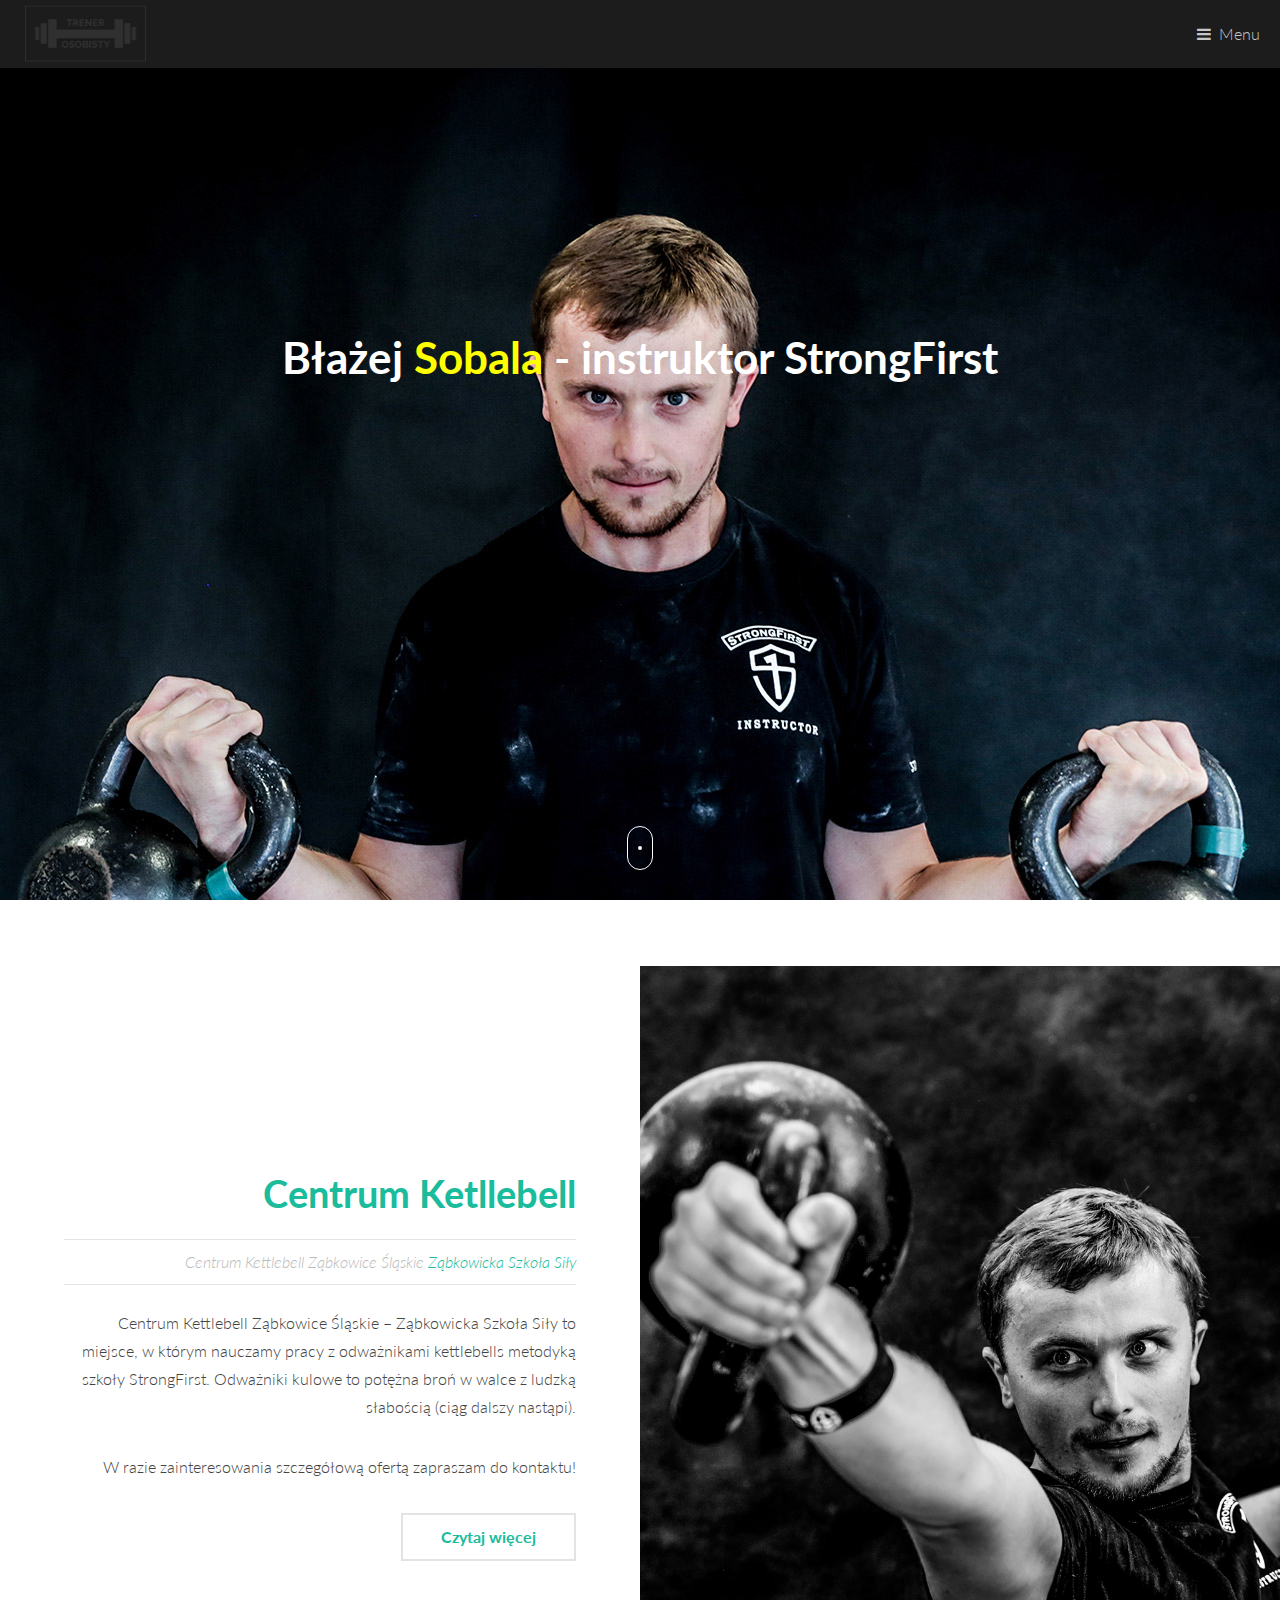
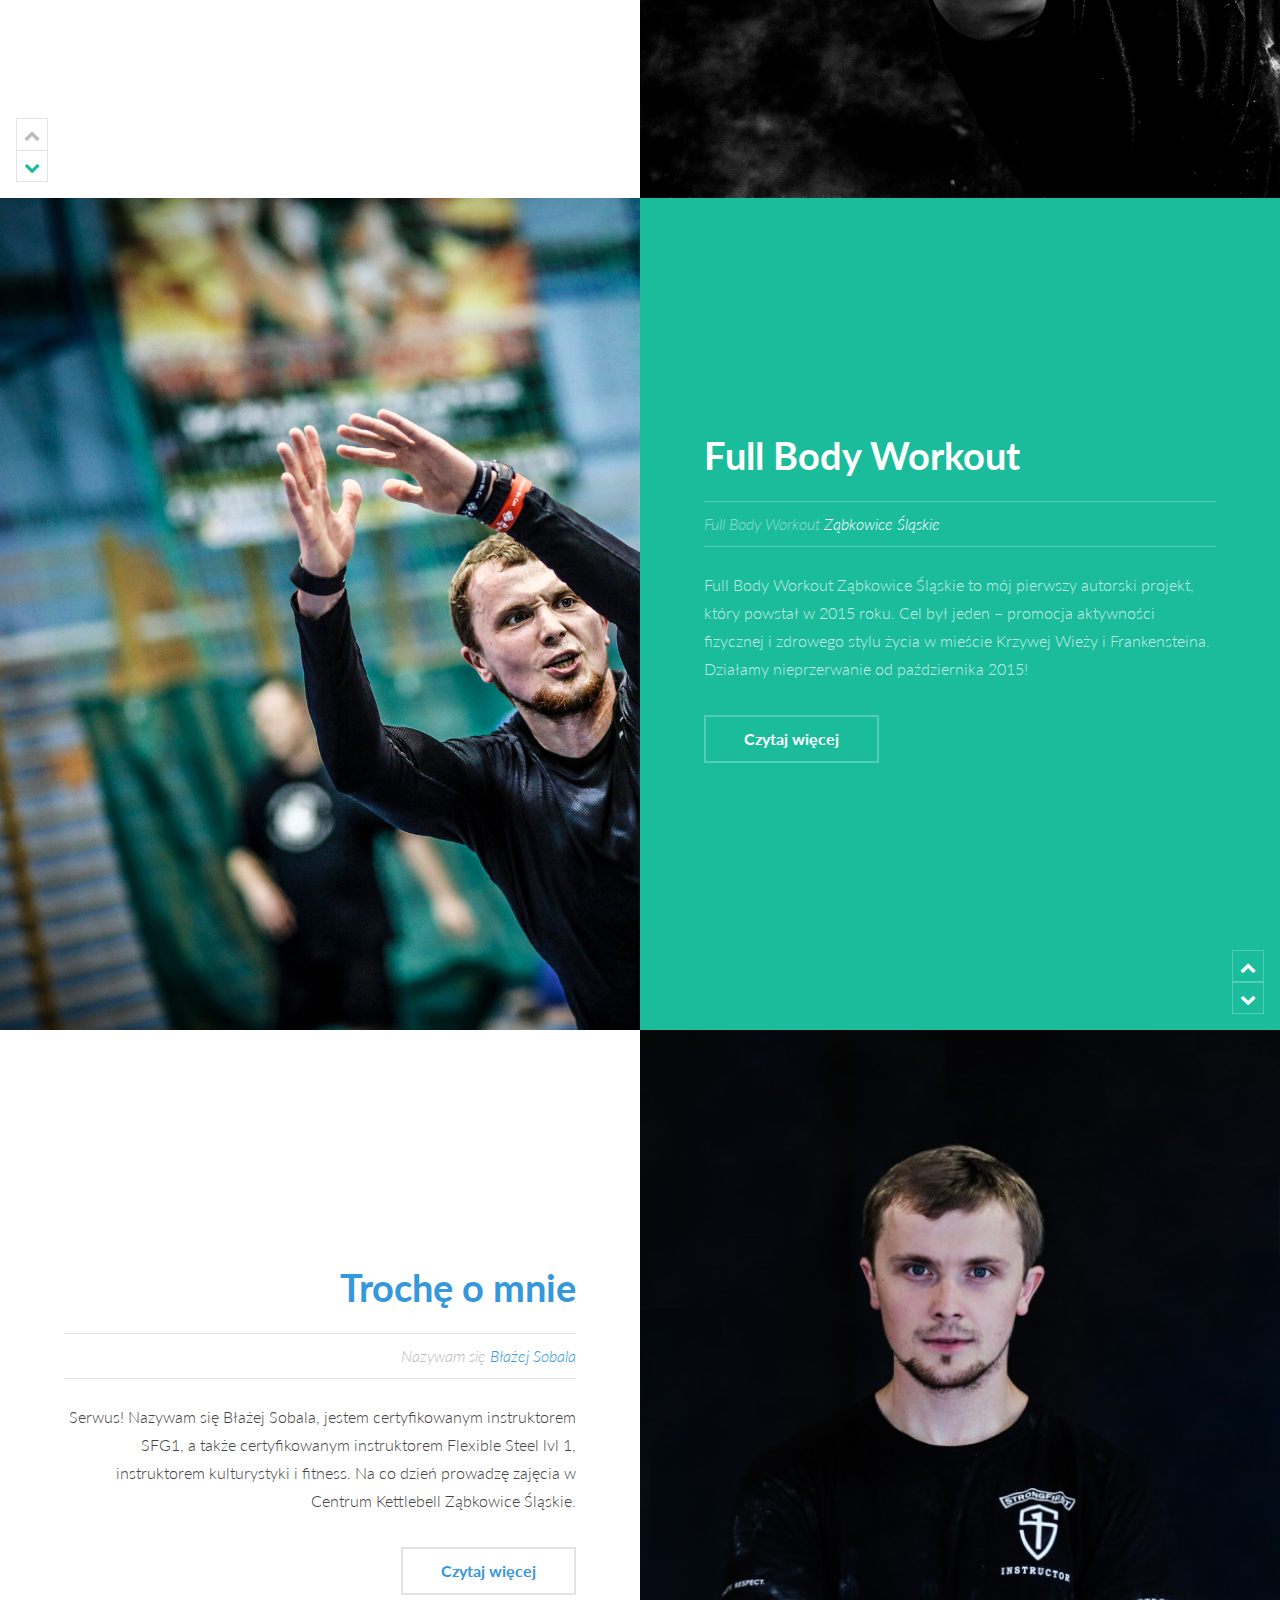
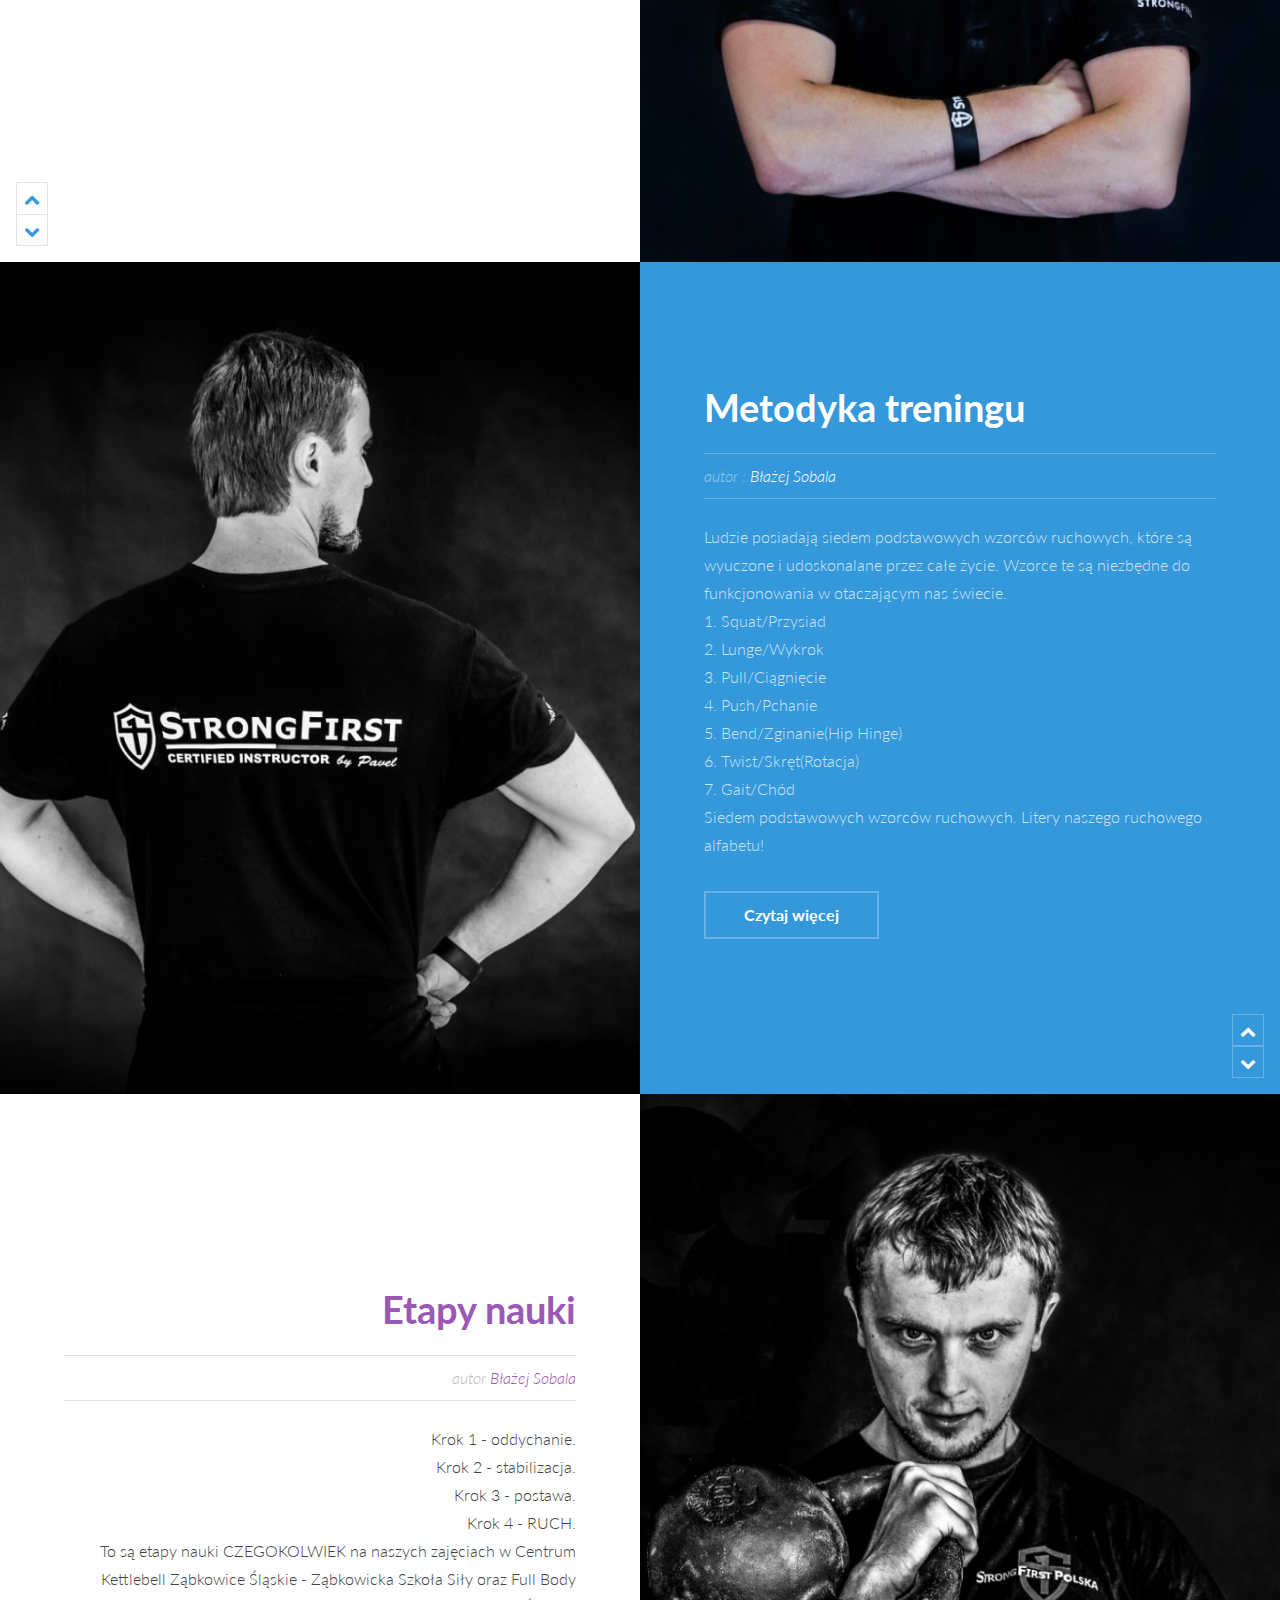
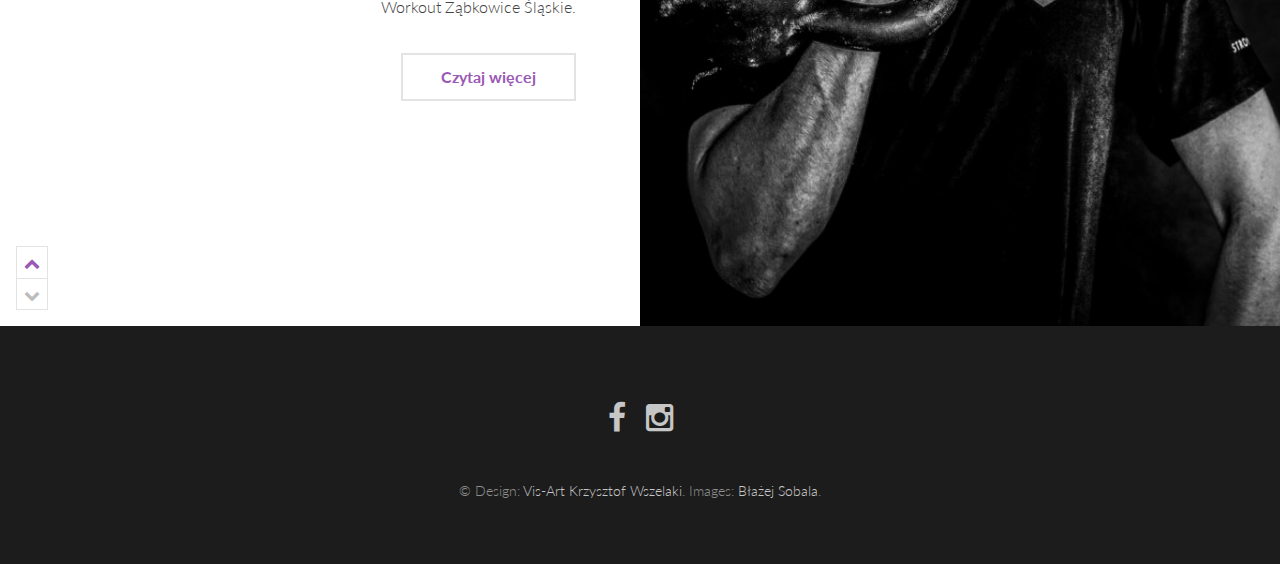
==== commit e0dbd7c2: "s" ====
--- a/index.html
+++ b/index.html
@@ -36,11 +36,11 @@
     <!-- Banner -->
     <section id="banner" class="tlo">
         <div class="inner">
-            <h1>Błażej Sobala - <br />
-                instruktor StrongFirst </h1>
+            <h1>Błażej <span>Sobala </span>- <br/>
+              instruktor StrongFirst </h1>
             <div class="scroll-down shake">
                 <br>
-                <a href="#one" data-index="2" class="active button alt scrolly big">
+                <a href="#one" data-index="2" class="active  ">
                     <div class="mouse shake"></div>
                 </a>
             </div>
--- a/assets/css/main.css
+++ b/assets/css/main.css
@@ -3508,8 +3508,9 @@
  }
 
 	#banner {
-	background:url('/images/1.jpg') center  fixed !important;
-		top: 10%;
+	background:url('../../images/1.jpg') center top fixed !important;
+		z-index: 1000;
+        top: 10%;
         height: 100vh;
         /*color: rgba(255, 255, 255, 0.75);*/
 		text-align: center;
@@ -3725,8 +3726,11 @@
 			font-size: 3em;
 			line-height: 1.45;
 			margin: 0 0 0.75em 0;
-		}
-
+            font-weight: bold;
+		}
+#banner span {
+    color: yellow;
+}
 		#banner > .inner {
 			opacity: 1;
 			-moz-transform: none;
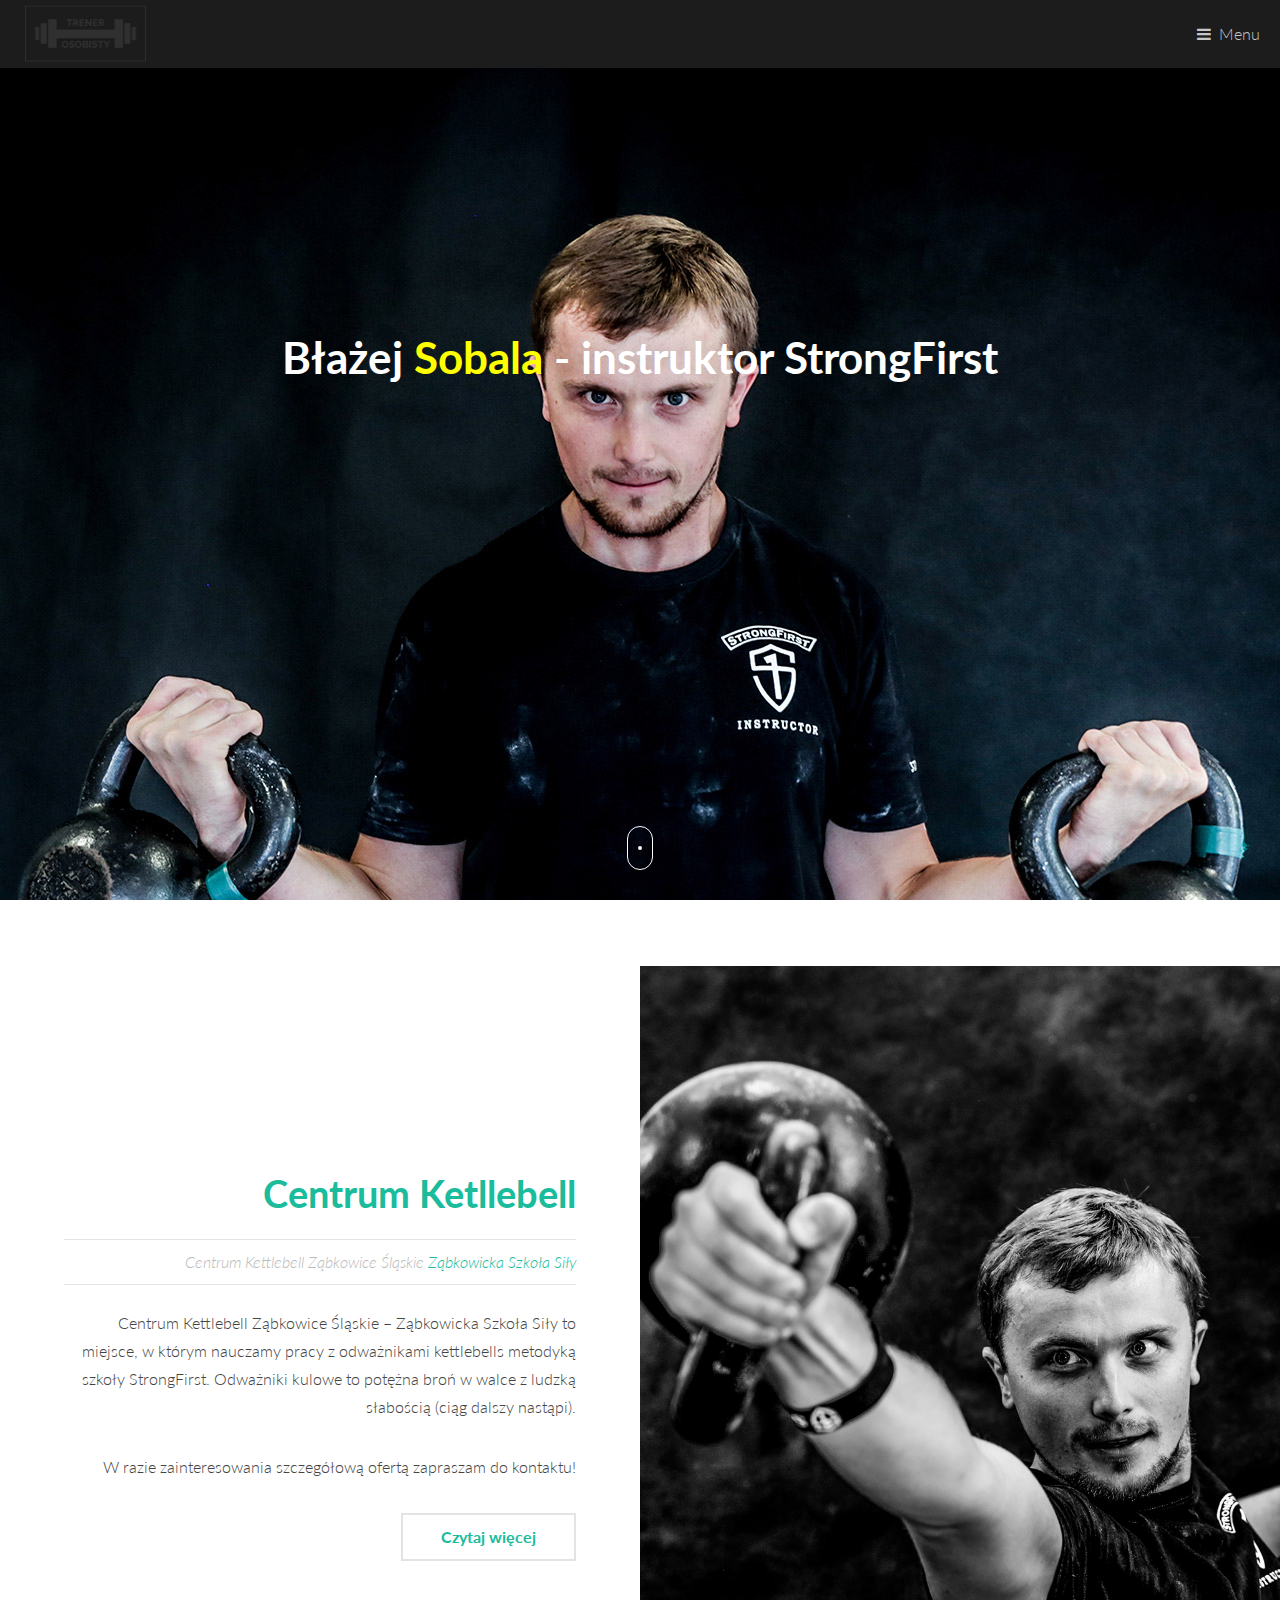
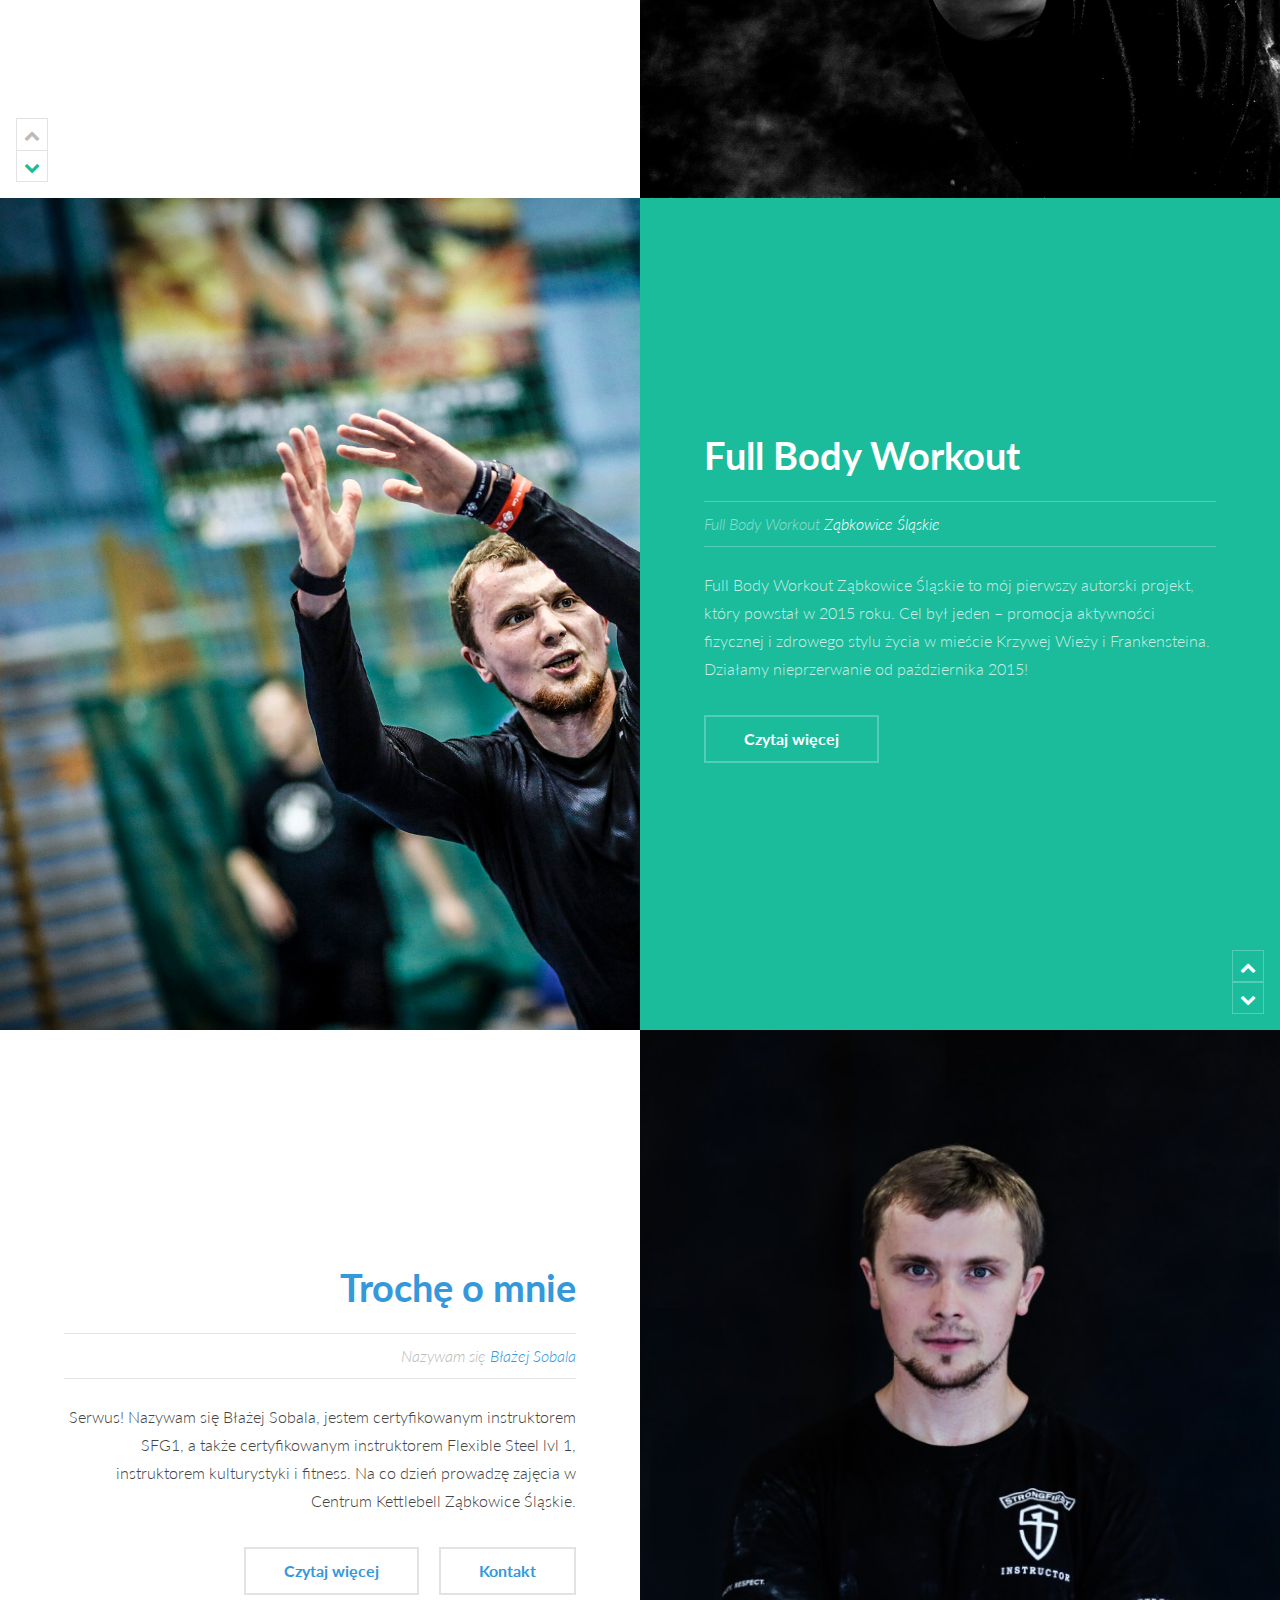
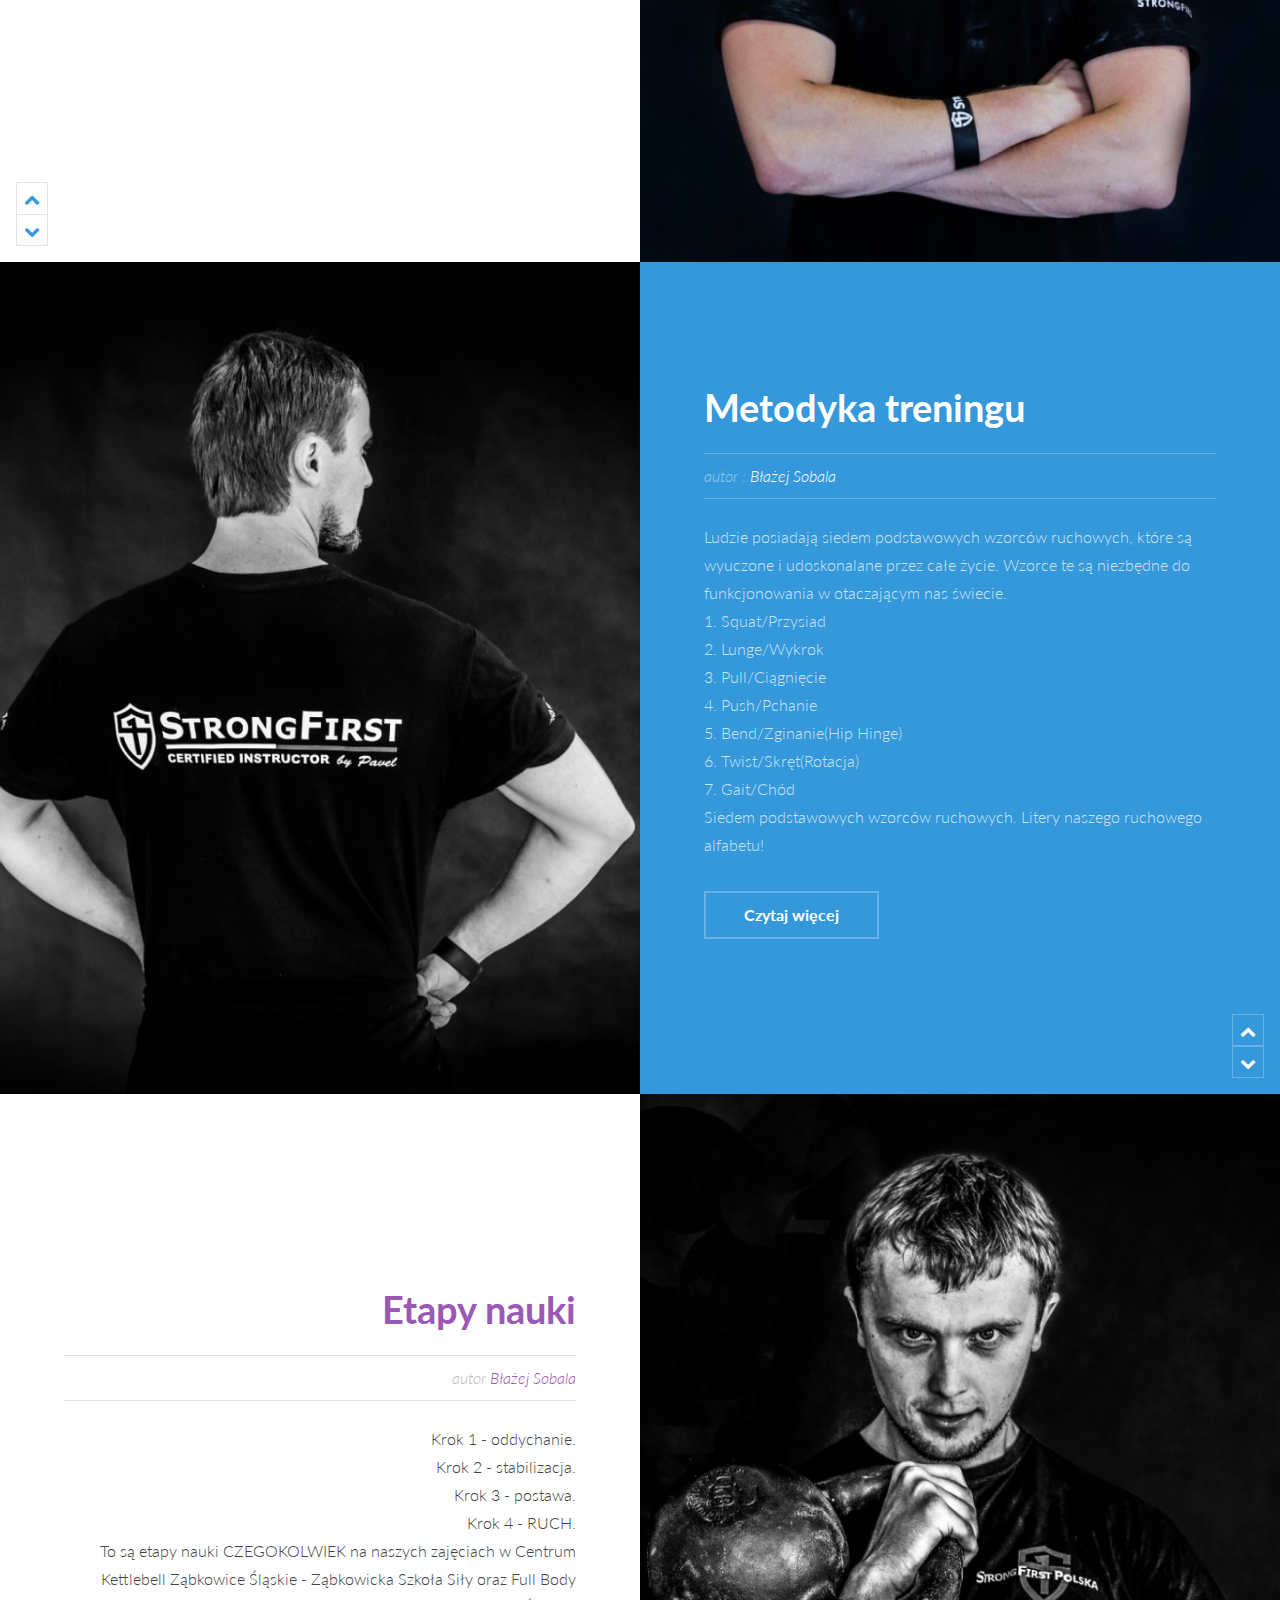
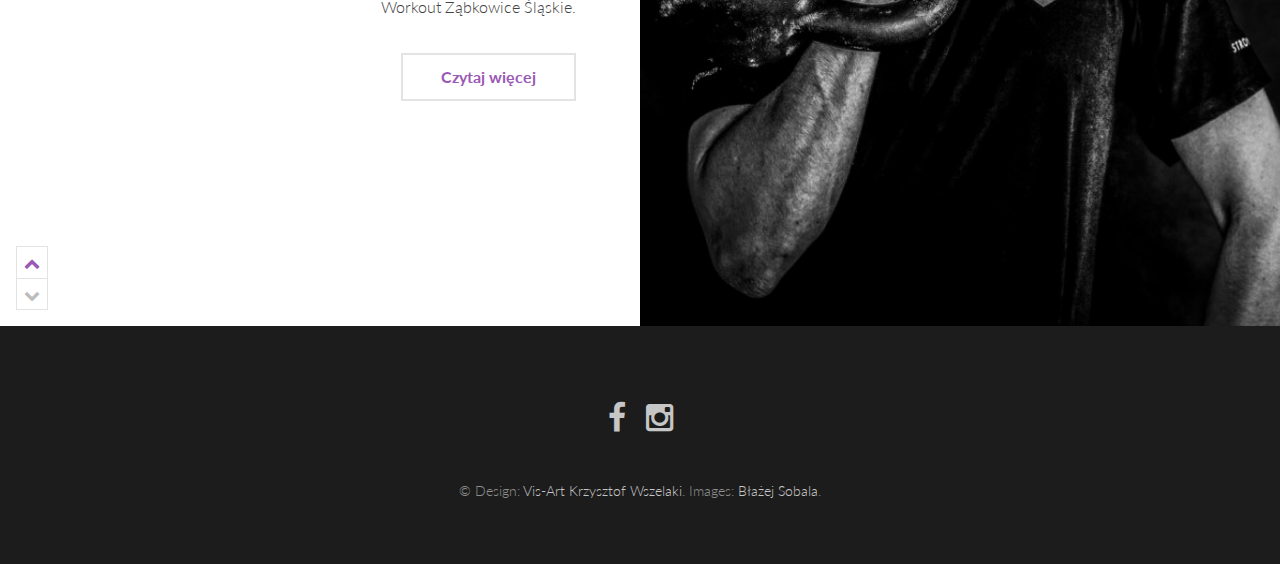
==== commit de13bd7c: "d" ====
--- a/index.html
+++ b/index.html
@@ -30,6 +30,7 @@
             <li><a href="omnie.html">O mnie</a></li>
             <li><a href="metodyka.html">Metodtka</a></li>
             <li><a href="etapy.html">Etapy</a></li>
+            <li><a href="kontakt.html">Kontakt</a></li>
         </ul>
     </nav>
 
@@ -127,6 +128,7 @@
                 </p>
                 <ul class="actions">
                     <li><a href="omnie.html" class="button alt">Czytaj więcej</a></li>
+                    <li><a href="kontakt.html" class="button alt">Kontakt</a></li>
                 </ul>
             </div>
             <div class="postnav">
--- a/assets/css/main.css
+++ b/assets/css/main.css
@@ -4757,4 +4757,199 @@
 				padding: 3em 0 1em 0;
 			}
 
-		}+		}
+
+  /* KONTAKT*/
+    #kontakt {
+         
+        text-align: left;
+    }
+
+    #kontakt p {
+        text-align: left;
+        font-size: 2.0rem;
+        color: white;
+    }
+
+    #kontakt header {
+        background: url(../../images/tlo.jpg);
+        height: auto;
+        background-size: cover;
+        background-position: center;
+        background-attachment: fixed;
+        color: white;
+    }
+
+    #kontakt h1 {
+        text-align: left;
+         
+    }
+#kontakt input {
+    color: white;
+}
+
+    #kontakt h1,
+    #kontakt h2 {
+        color: white;
+        font-family: "Raleway", sans-serif;
+        font-weight: 700;
+        padding-bottom: 40px;
+    }
+#kontakt .col_1 {
+     padding-left: 100px;
+    width: 50%;
+    color:white;
+}
+#kontakt .col_2 {
+     padding-right: 100px;
+    width: 50%;
+}
+#where .col-3 {
+    width: 100%;
+}
+#where .map {
+    width:100%;
+}
+#where h3 {
+font-weight: 500;
+     
+}
+    .social-link {
+        text-align: left;
+    }
+
+    .social-link img {
+        width: 36px;
+        display: inline-block;
+        margin: 10px 20px 10px 0;
+    }
+
+    .social-link img:nth-child(2) {
+        width: 39px;
+        display: inline-block;
+        margin: 10px 20px 10px 0;
+    }
+
+    #where h3 {
+        padding-bottom: 30px;
+        text-align: center;
+    }
+
+    .map-adress {
+        padding: 40px;
+        color: #fff;
+        font-size: 2.0rem;
+        text-align: center;
+    }
+
+    .map-adress h4 {
+        line-height: 2em;
+        color: #fff;
+        font-size: 2.0rem;
+    }
+
+    #kontakt-slider {
+        text-align: center;
+    }
+
+    .swiper-container {
+        width: 100%;
+        height: 100%;
+    }
+input,
+    textarea {
+        display: inline-block;
+        width: 100%;
+        padding: 10px;
+        margin: 5px;
+        background: rgba(255, 255, 255, 0.1);
+        color: #fff;
+        border: 1px solid #fff;
+    }
+.pad90 {
+        padding: 90px 0;
+    }
+    /*.swiper-slide {
+        /* Center slide text vertically */
+        display: -webkit-box;
+        display: -ms-flexbox;
+        display: flex;
+        -webkit-box-pack: center;
+        -ms-flex-pack: center;
+        justify-content: center;
+        -webkit-box-align: center;
+        -ms-flex-align: center;
+        align-items: center;
+        /* turn off autoHeight in swiper js config also*/
+        height: inherit !important;
+    }*/
+.vpad10vw {
+        padding-left: 10vw;
+        padding-right: 10vw;
+    }
+ .b-blue {
+        background: #104F9C;
+    }
+.btn {
+        text-transform: uppercase;
+        padding: 15px 20px;
+        display: inline-block;
+        cursor: pointer;
+        font-size: 2rem;
+        color: #ffffff;
+        margin: 10px;
+        margin-left: 0;
+        -webkit-transition: .5s ease-in-out;
+        transition: .5s ease-in-out;
+        position: relative;
+        overflow: hidden;
+    }
+
+    a.download,
+    a.follow {
+        text-align: center;
+        margin-top: 13px;
+        width: 300px;
+        float: left;
+        display: inline-block;
+        padding: 16px 30px;
+        background: #EA495F;
+        color: white;
+        font-weight: 900;
+        /*font-family: 'Roboto Condensed',*/
+        /*sans-serif;*/
+        text-decoration: none;
+        border-radius: 4px;
+        margin-right: 12px;
+    }
+
+    a.download i,
+    a.follow i {
+        margin-right: 10px;
+    }
+
+    a.follow {
+        float: left;
+        padding: 14px 30px;
+        background: none;
+        color: white;
+        border: 2px solid white;
+    }
+
+    a.follow:hover {
+        color: #41EFB6;
+        border-color: #41EFB6;
+    }
+
+ .pad60 {
+        padding: 60px 0;
+    }
+    .img-responsive{
+        min-height: 450px;
+    max-height: 450px;
+    }
+
+    #kontakt header{
+            background-attachment: inherit !important;
+    }
+
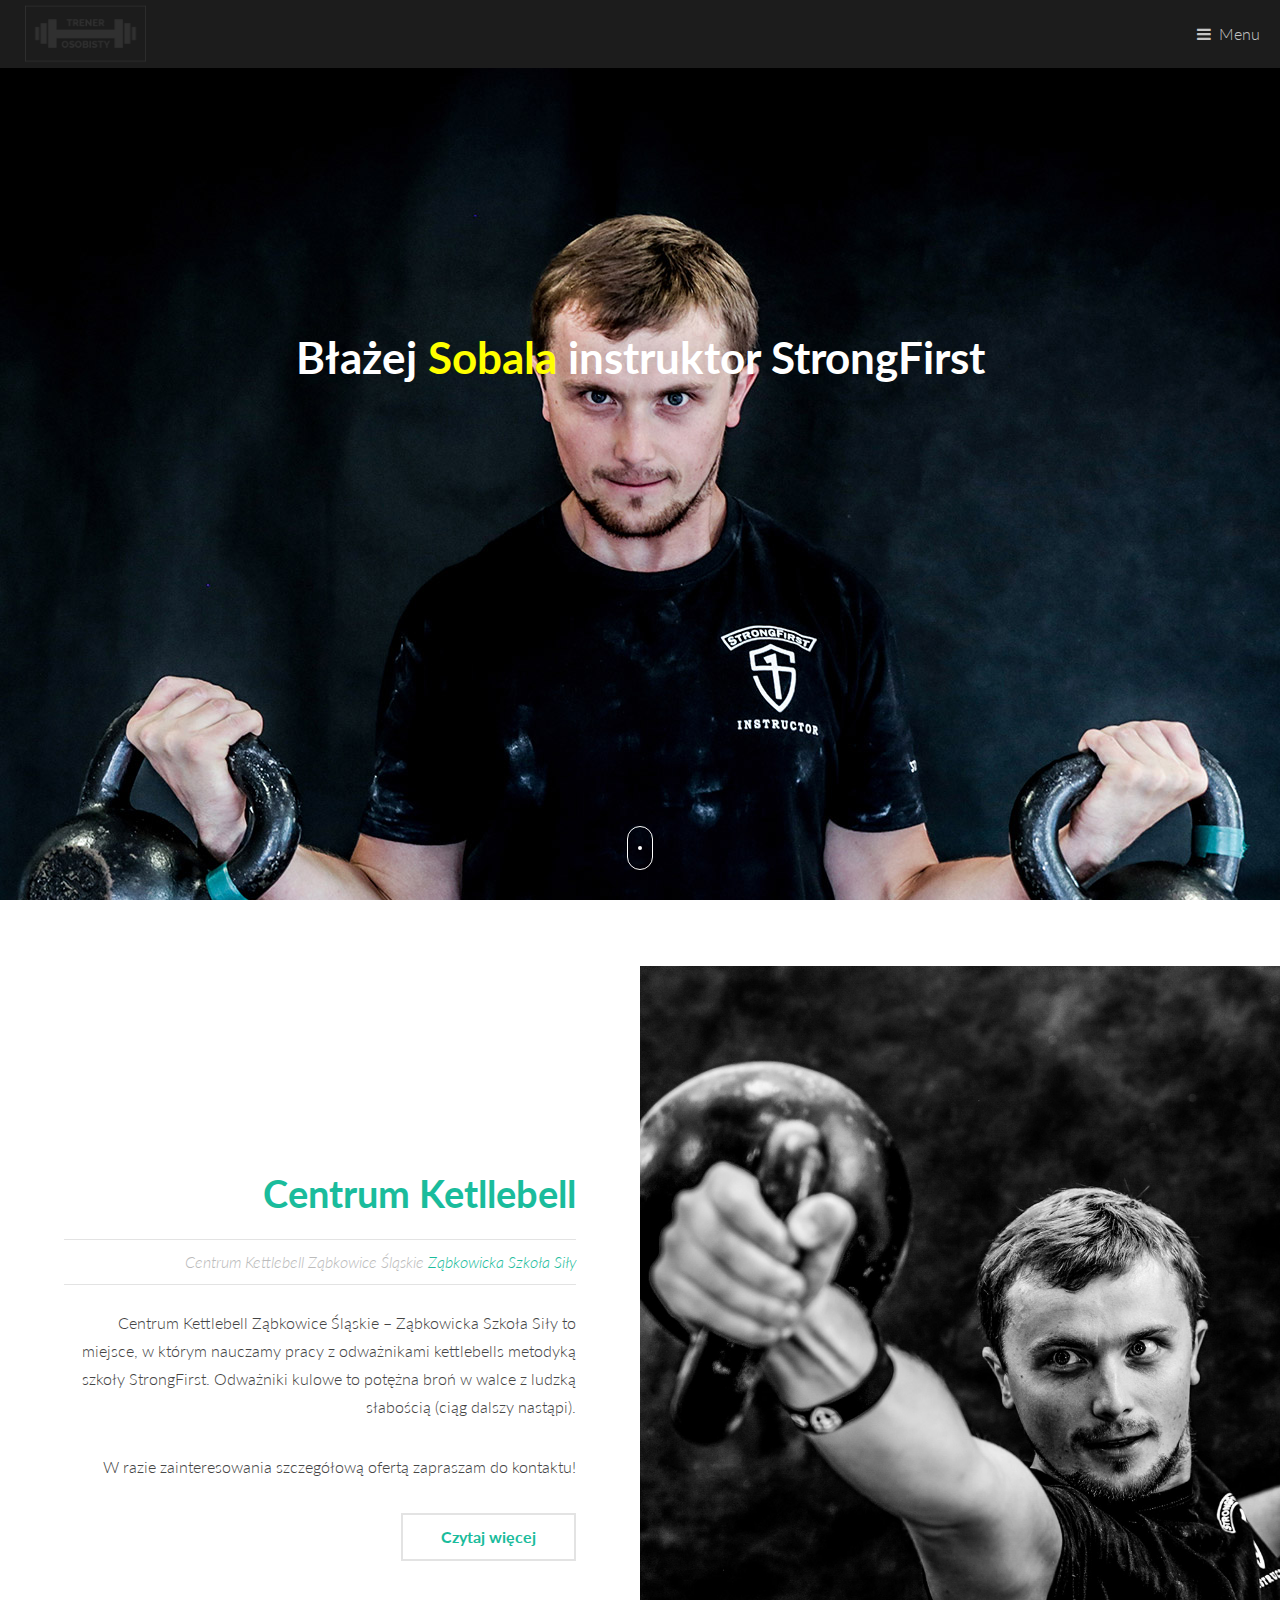
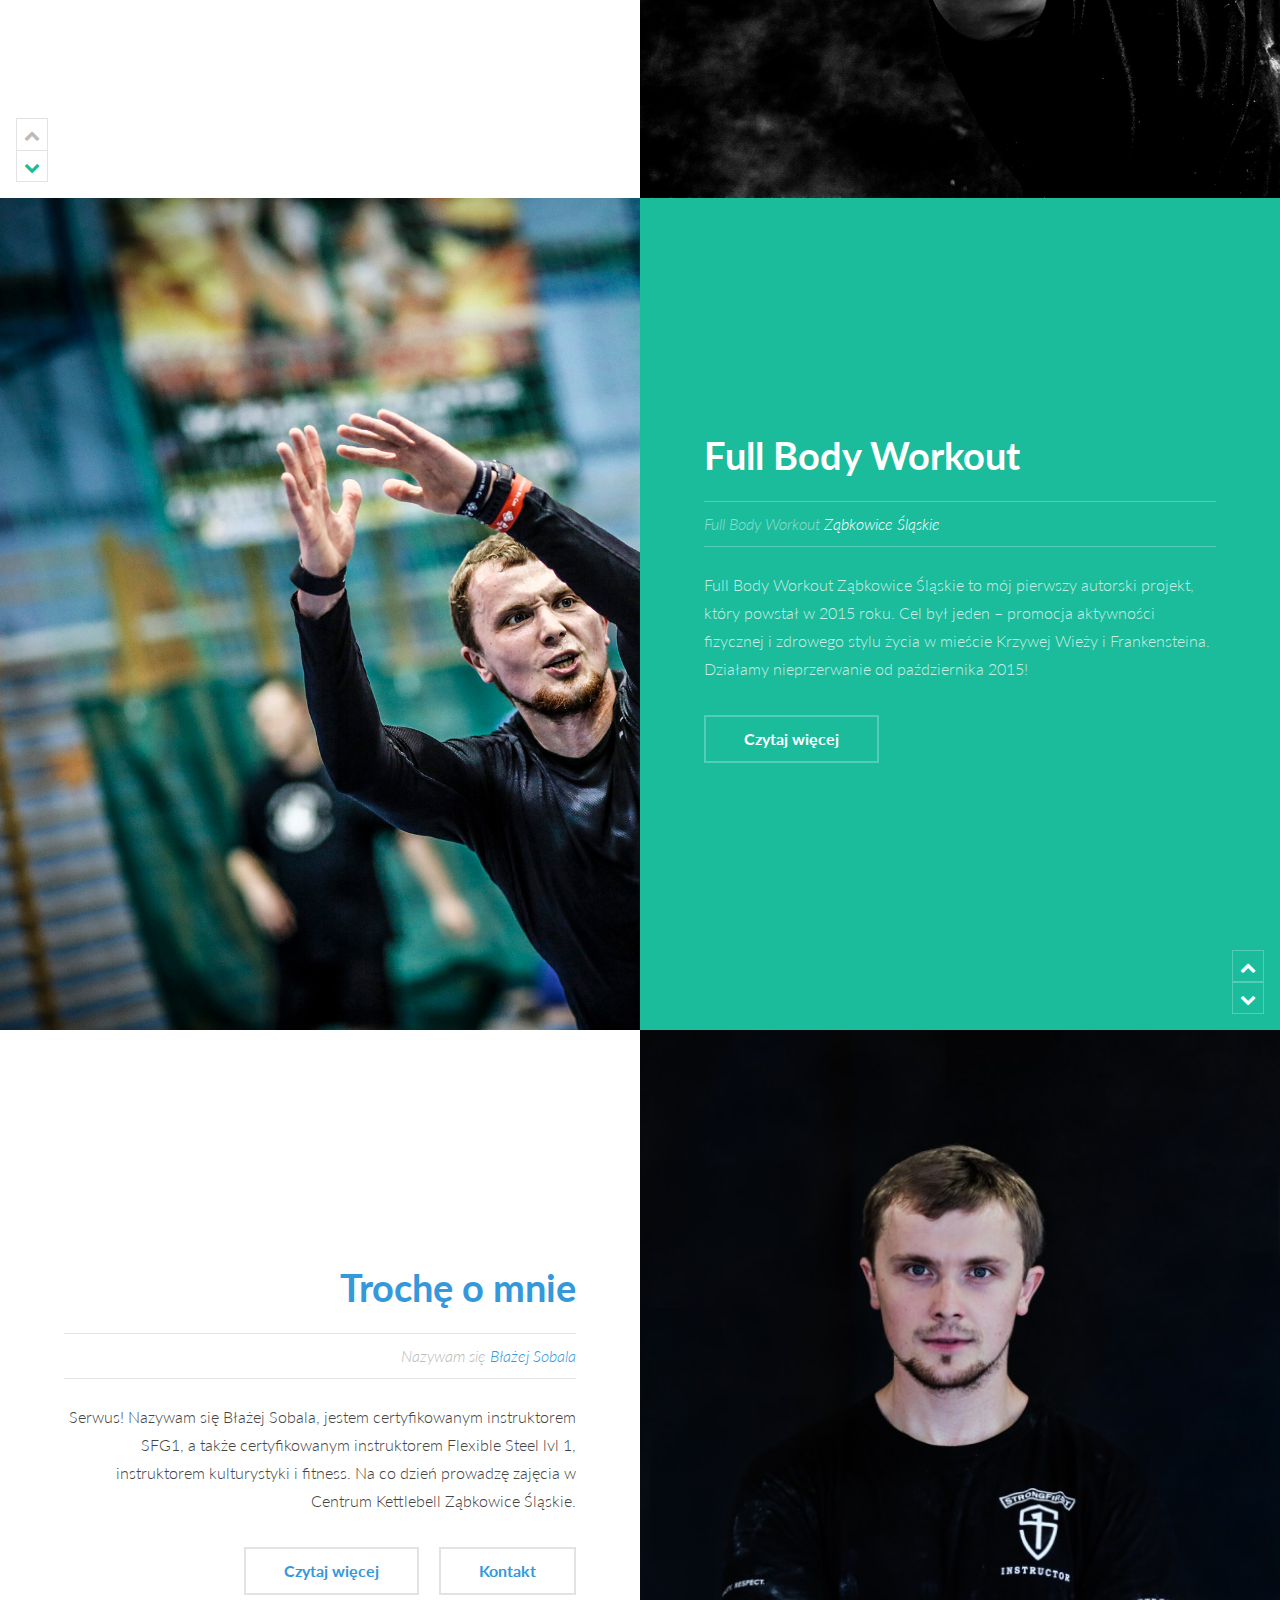
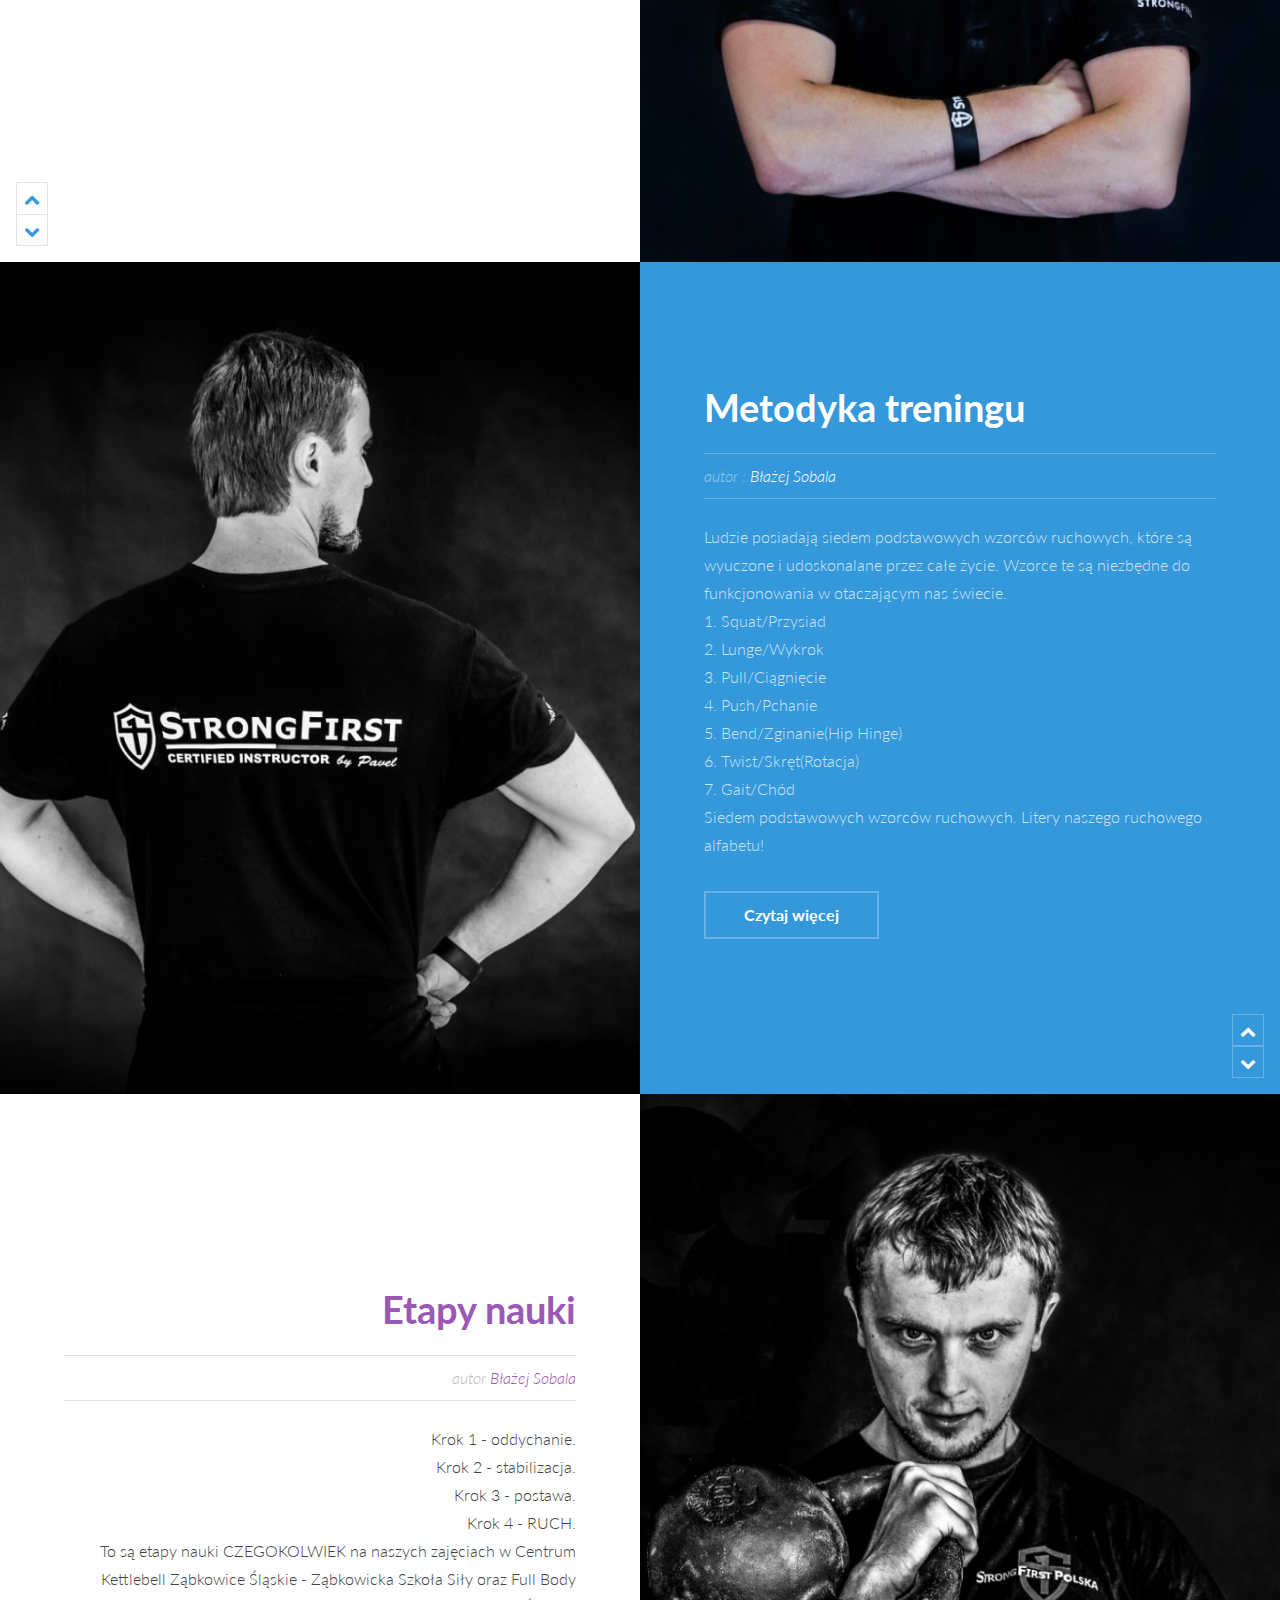
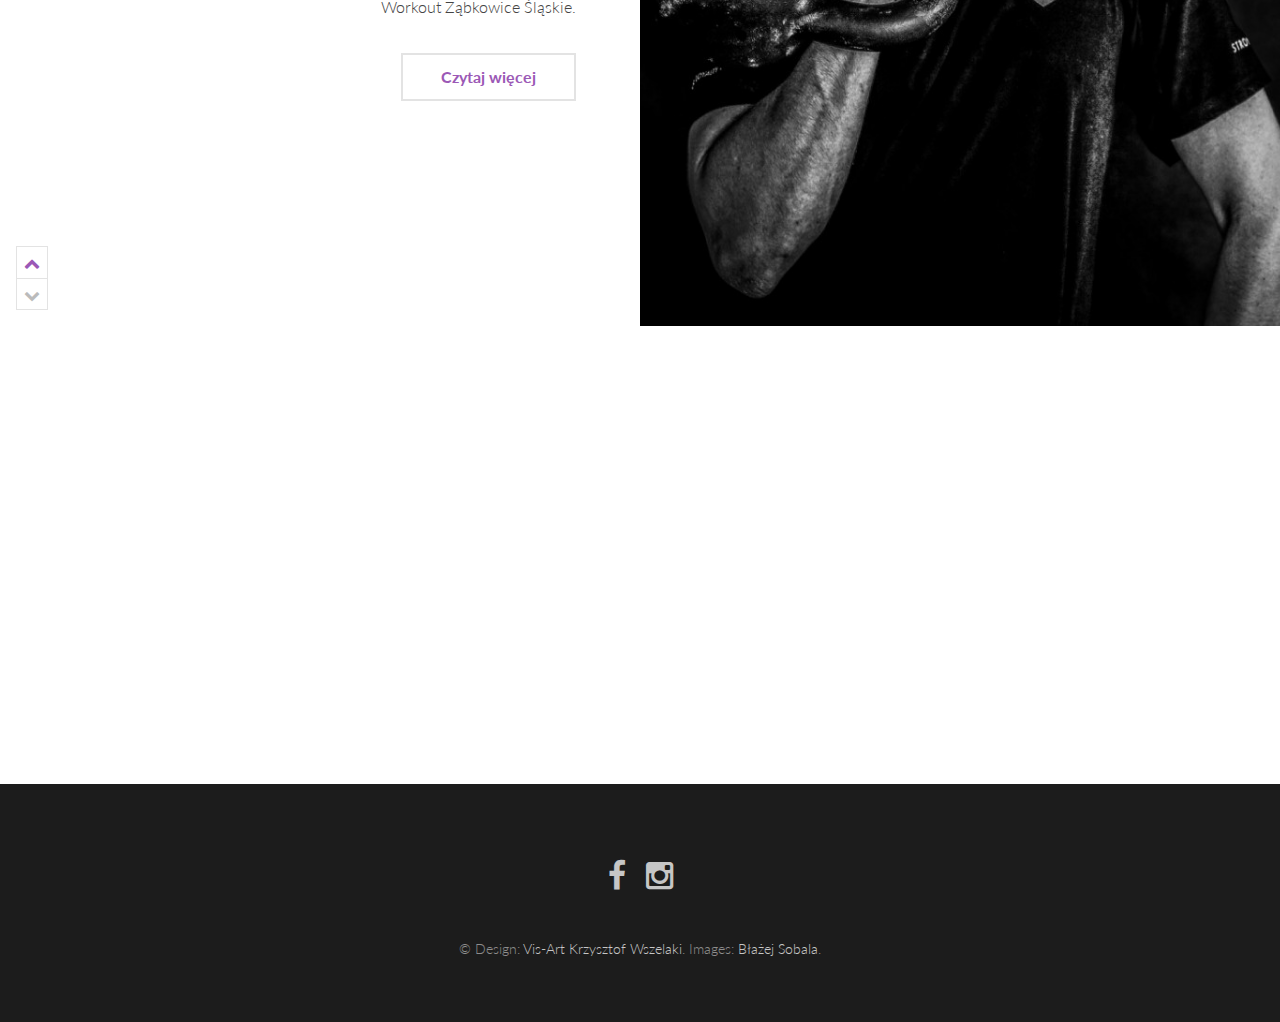
==== commit 53afbe09: "a" ====
--- a/index.html
+++ b/index.html
@@ -8,6 +8,9 @@
     <meta charset="utf-8" />
     <meta name="viewport" content="width=device-width, initial-scale=1" />
     <link rel="stylesheet" href="assets/css/main.css" />
+     
+ 
+ 
 </head>
 
 <body>
@@ -37,7 +40,7 @@
     <!-- Banner -->
     <section id="banner" class="tlo">
         <div class="inner">
-            <h1>Błażej <span>Sobala </span>- <br/>
+            <h1>Błażej <span>Sobala </span> <br/>
               instruktor StrongFirst </h1>
             <div class="scroll-down shake">
                 <br>
@@ -225,6 +228,18 @@
         </div>
     </article>
 -->
+  <section id="where">
+                    <div class="map">
+                <iframe src="https://www.google.com/maps/embed?pb=!1m14!1m8!1m3!1d1266.4957392126576!2d16.8225279!3d50.5901117!3m2!1i1024!2i768!4f13.1!3m3!1m2!1s0x470e25213d556e55%3A0x21897a0e582083ab!2sHala+S%C5%82oneczna!5e0!3m2!1spl!2spl!4v1537445545722" width="100%" height="450" frameborder="0" style="border:0" allowfullscreen></iframe>
+            </div>
+
+
+
+
+        </section>
+   
+   
+   
     <!-- Footer -->
     <footer id="footer">
         <ul class="icons">
--- a/assets/css/main.css
+++ b/assets/css/main.css
@@ -3771,7 +3771,7 @@
 		@media screen and (max-width: 736px) {
 
 			#banner {
-				padding: 5em 1.5em 4em 1.5em;
+				padding-top: 250px;
 			}
 
 				#banner h1 {
@@ -4759,197 +4759,4 @@
 
 		}
 
-  /* KONTAKT*/
-    #kontakt {
-         
-        text-align: left;
-    }
-
-    #kontakt p {
-        text-align: left;
-        font-size: 2.0rem;
-        color: white;
-    }
-
-    #kontakt header {
-        background: url(../../images/tlo.jpg);
-        height: auto;
-        background-size: cover;
-        background-position: center;
-        background-attachment: fixed;
-        color: white;
-    }
-
-    #kontakt h1 {
-        text-align: left;
-         
-    }
-#kontakt input {
-    color: white;
-}
-
-    #kontakt h1,
-    #kontakt h2 {
-        color: white;
-        font-family: "Raleway", sans-serif;
-        font-weight: 700;
-        padding-bottom: 40px;
-    }
-#kontakt .col_1 {
-     padding-left: 100px;
-    width: 50%;
-    color:white;
-}
-#kontakt .col_2 {
-     padding-right: 100px;
-    width: 50%;
-}
-#where .col-3 {
-    width: 100%;
-}
-#where .map {
-    width:100%;
-}
-#where h3 {
-font-weight: 500;
-     
-}
-    .social-link {
-        text-align: left;
-    }
-
-    .social-link img {
-        width: 36px;
-        display: inline-block;
-        margin: 10px 20px 10px 0;
-    }
-
-    .social-link img:nth-child(2) {
-        width: 39px;
-        display: inline-block;
-        margin: 10px 20px 10px 0;
-    }
-
-    #where h3 {
-        padding-bottom: 30px;
-        text-align: center;
-    }
-
-    .map-adress {
-        padding: 40px;
-        color: #fff;
-        font-size: 2.0rem;
-        text-align: center;
-    }
-
-    .map-adress h4 {
-        line-height: 2em;
-        color: #fff;
-        font-size: 2.0rem;
-    }
-
-    #kontakt-slider {
-        text-align: center;
-    }
-
-    .swiper-container {
-        width: 100%;
-        height: 100%;
-    }
-input,
-    textarea {
-        display: inline-block;
-        width: 100%;
-        padding: 10px;
-        margin: 5px;
-        background: rgba(255, 255, 255, 0.1);
-        color: #fff;
-        border: 1px solid #fff;
-    }
-.pad90 {
-        padding: 90px 0;
-    }
-    /*.swiper-slide {
-        /* Center slide text vertically */
-        display: -webkit-box;
-        display: -ms-flexbox;
-        display: flex;
-        -webkit-box-pack: center;
-        -ms-flex-pack: center;
-        justify-content: center;
-        -webkit-box-align: center;
-        -ms-flex-align: center;
-        align-items: center;
-        /* turn off autoHeight in swiper js config also*/
-        height: inherit !important;
-    }*/
-.vpad10vw {
-        padding-left: 10vw;
-        padding-right: 10vw;
-    }
- .b-blue {
-        background: #104F9C;
-    }
-.btn {
-        text-transform: uppercase;
-        padding: 15px 20px;
-        display: inline-block;
-        cursor: pointer;
-        font-size: 2rem;
-        color: #ffffff;
-        margin: 10px;
-        margin-left: 0;
-        -webkit-transition: .5s ease-in-out;
-        transition: .5s ease-in-out;
-        position: relative;
-        overflow: hidden;
-    }
-
-    a.download,
-    a.follow {
-        text-align: center;
-        margin-top: 13px;
-        width: 300px;
-        float: left;
-        display: inline-block;
-        padding: 16px 30px;
-        background: #EA495F;
-        color: white;
-        font-weight: 900;
-        /*font-family: 'Roboto Condensed',*/
-        /*sans-serif;*/
-        text-decoration: none;
-        border-radius: 4px;
-        margin-right: 12px;
-    }
-
-    a.download i,
-    a.follow i {
-        margin-right: 10px;
-    }
-
-    a.follow {
-        float: left;
-        padding: 14px 30px;
-        background: none;
-        color: white;
-        border: 2px solid white;
-    }
-
-    a.follow:hover {
-        color: #41EFB6;
-        border-color: #41EFB6;
-    }
-
- .pad60 {
-        padding: 60px 0;
-    }
-    .img-responsive{
-        min-height: 450px;
-    max-height: 450px;
-    }
-
-    #kontakt header{
-            background-attachment: inherit !important;
-    }
-
+ 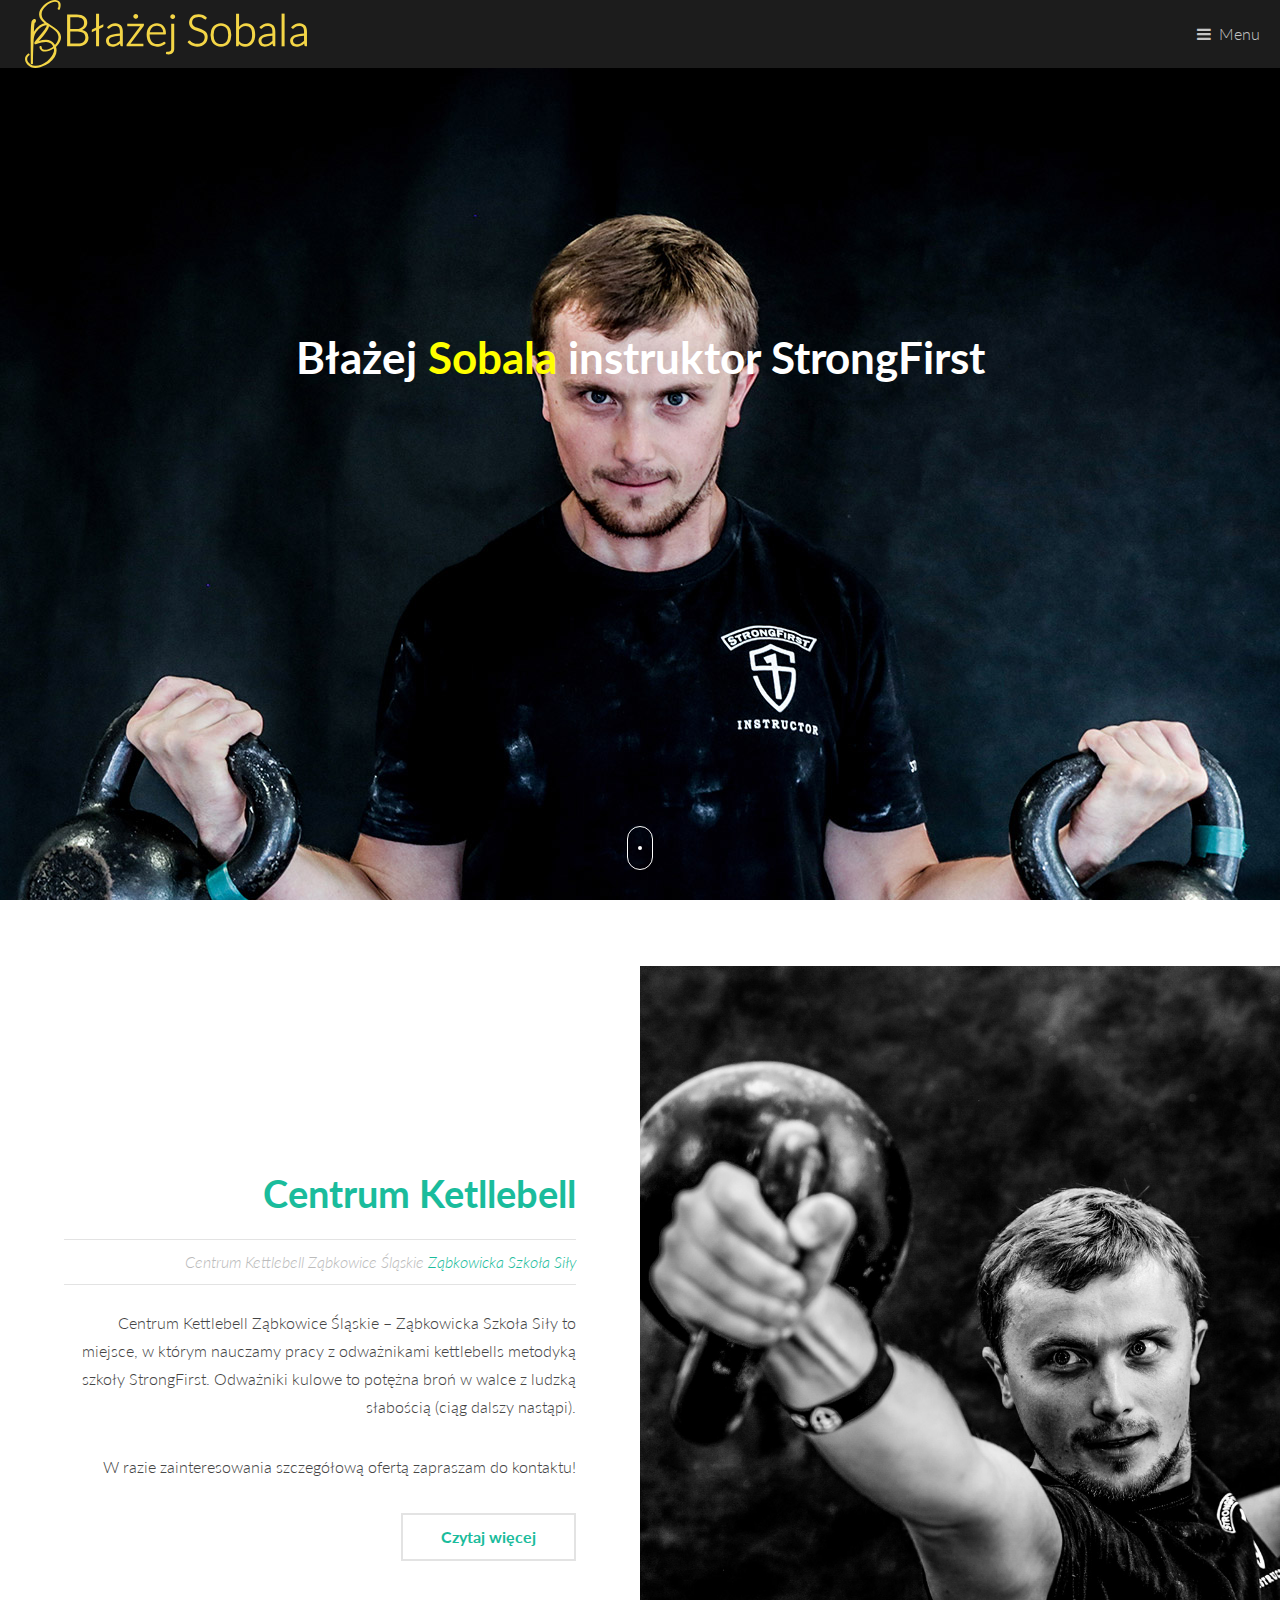
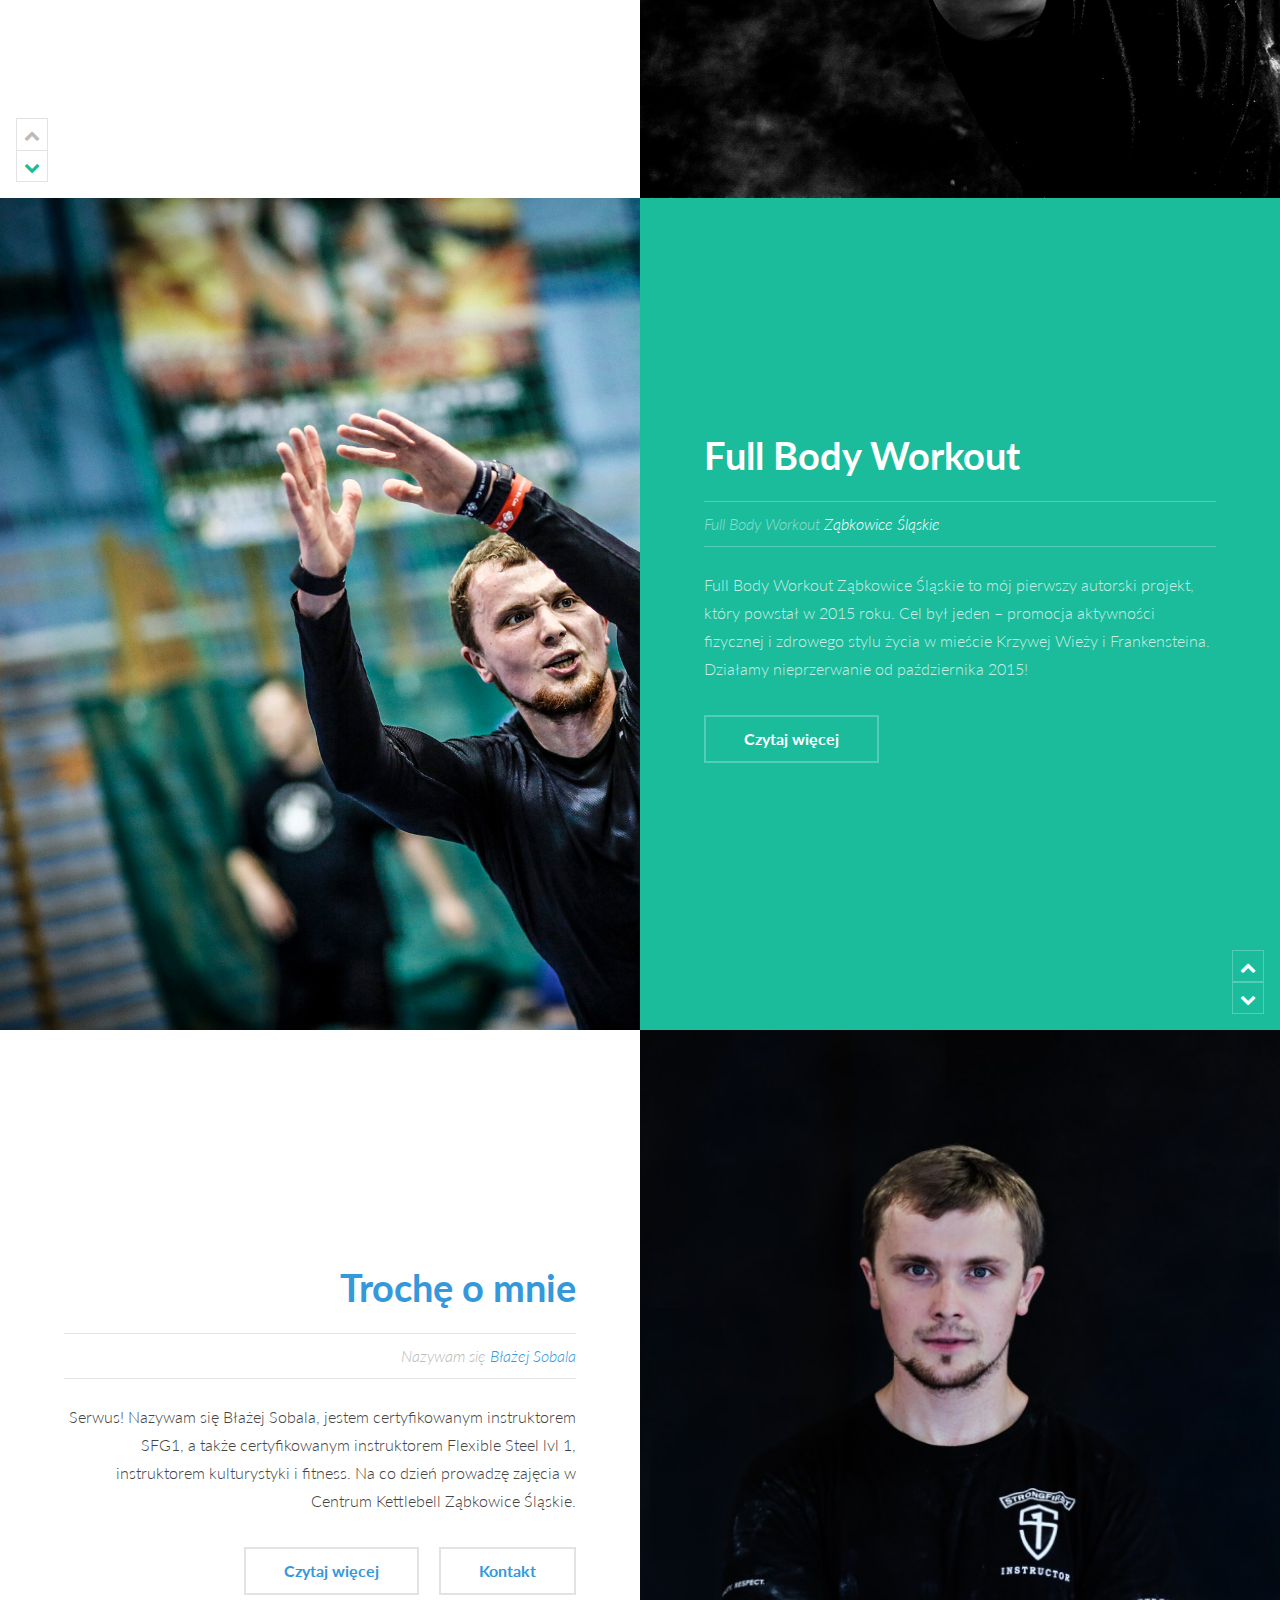
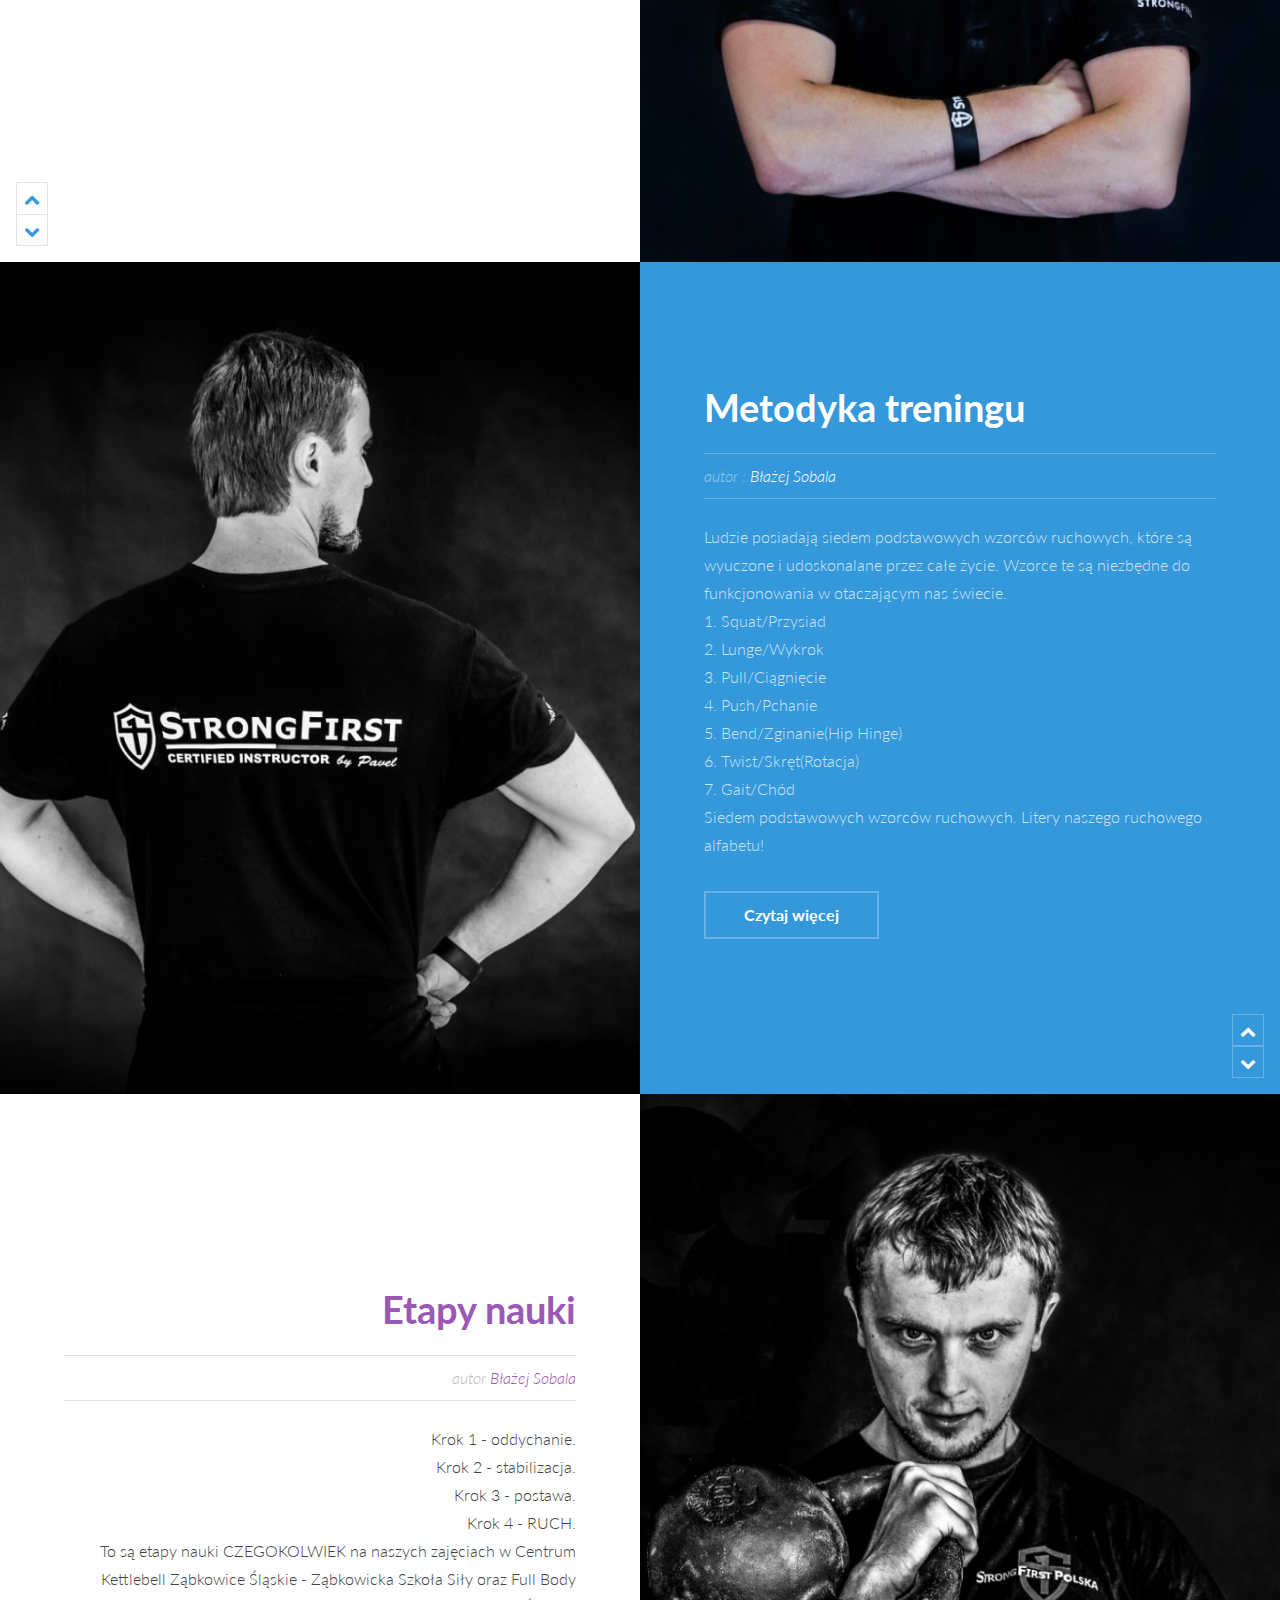
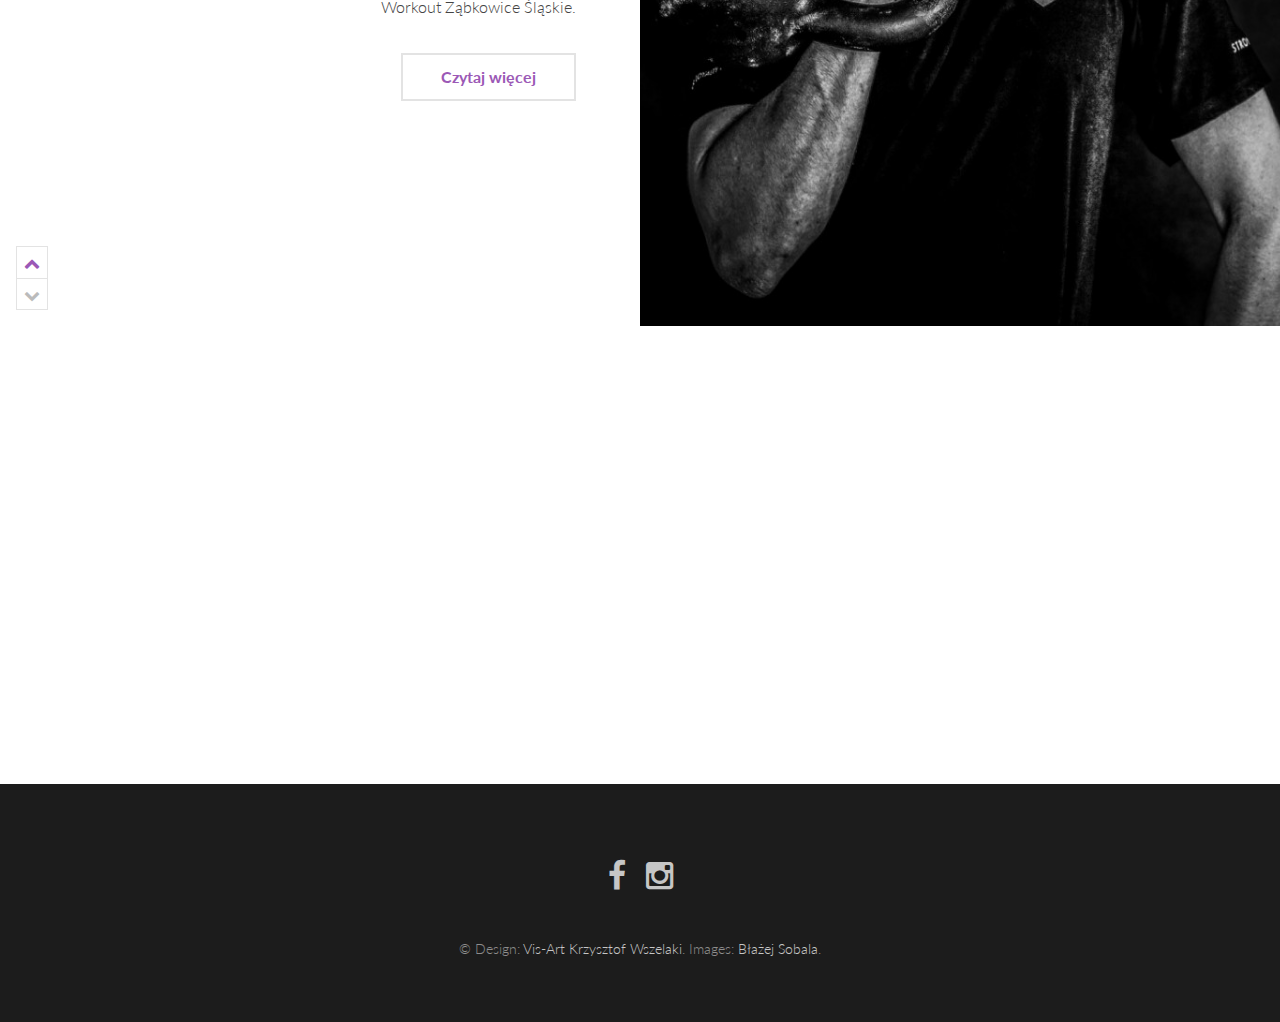
==== commit 55cdab99: "s" ====
--- a/index.html
+++ b/index.html
@@ -18,7 +18,7 @@
     <!-- Header -->
     <header id="header">
       <!--  <a href="index.html" class="logo"><strong>logo</strong> logo logo</a> -->
-        <img src="images/logo_nav.png" class="logo"> 
+        <img src="images/B%C5%82azej%20Sobala%20White.svg" class="logo"> 
            <nav>
             <a href="#menu">Menu</a>
         </nav>
